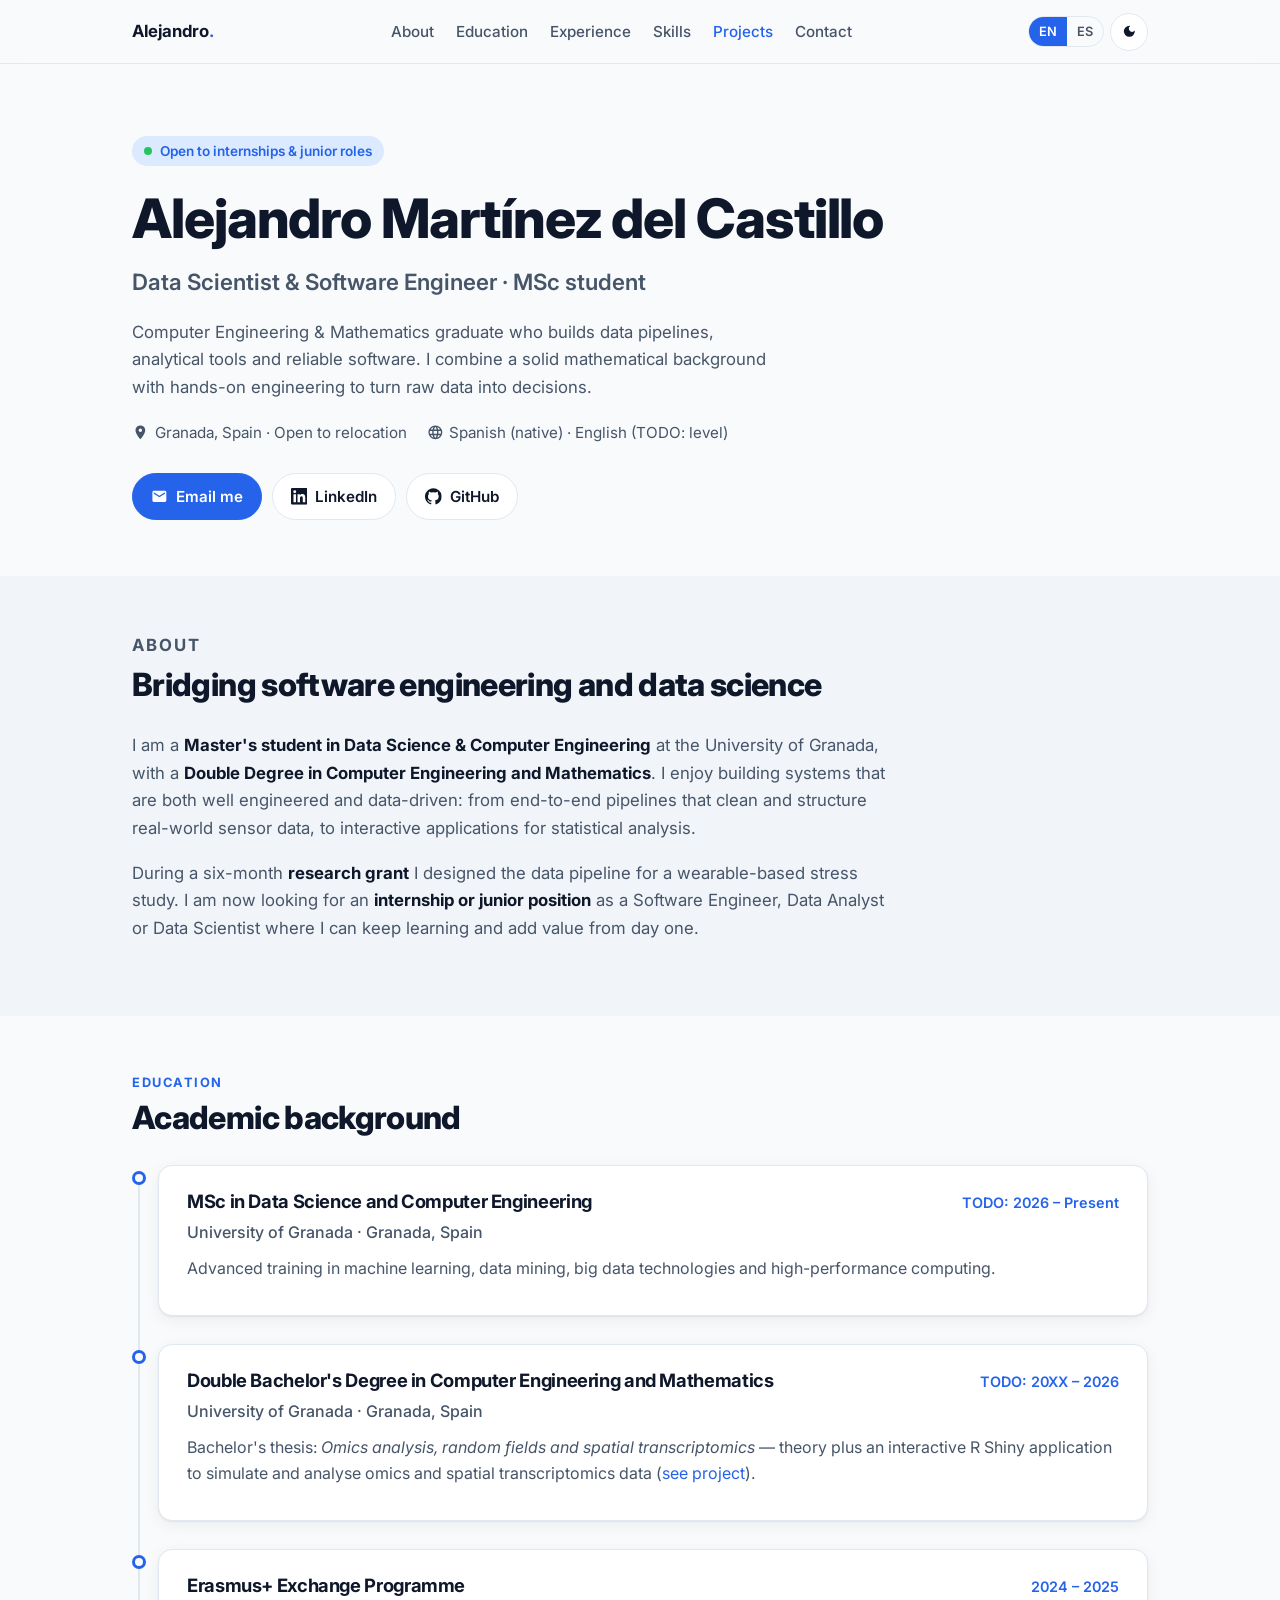
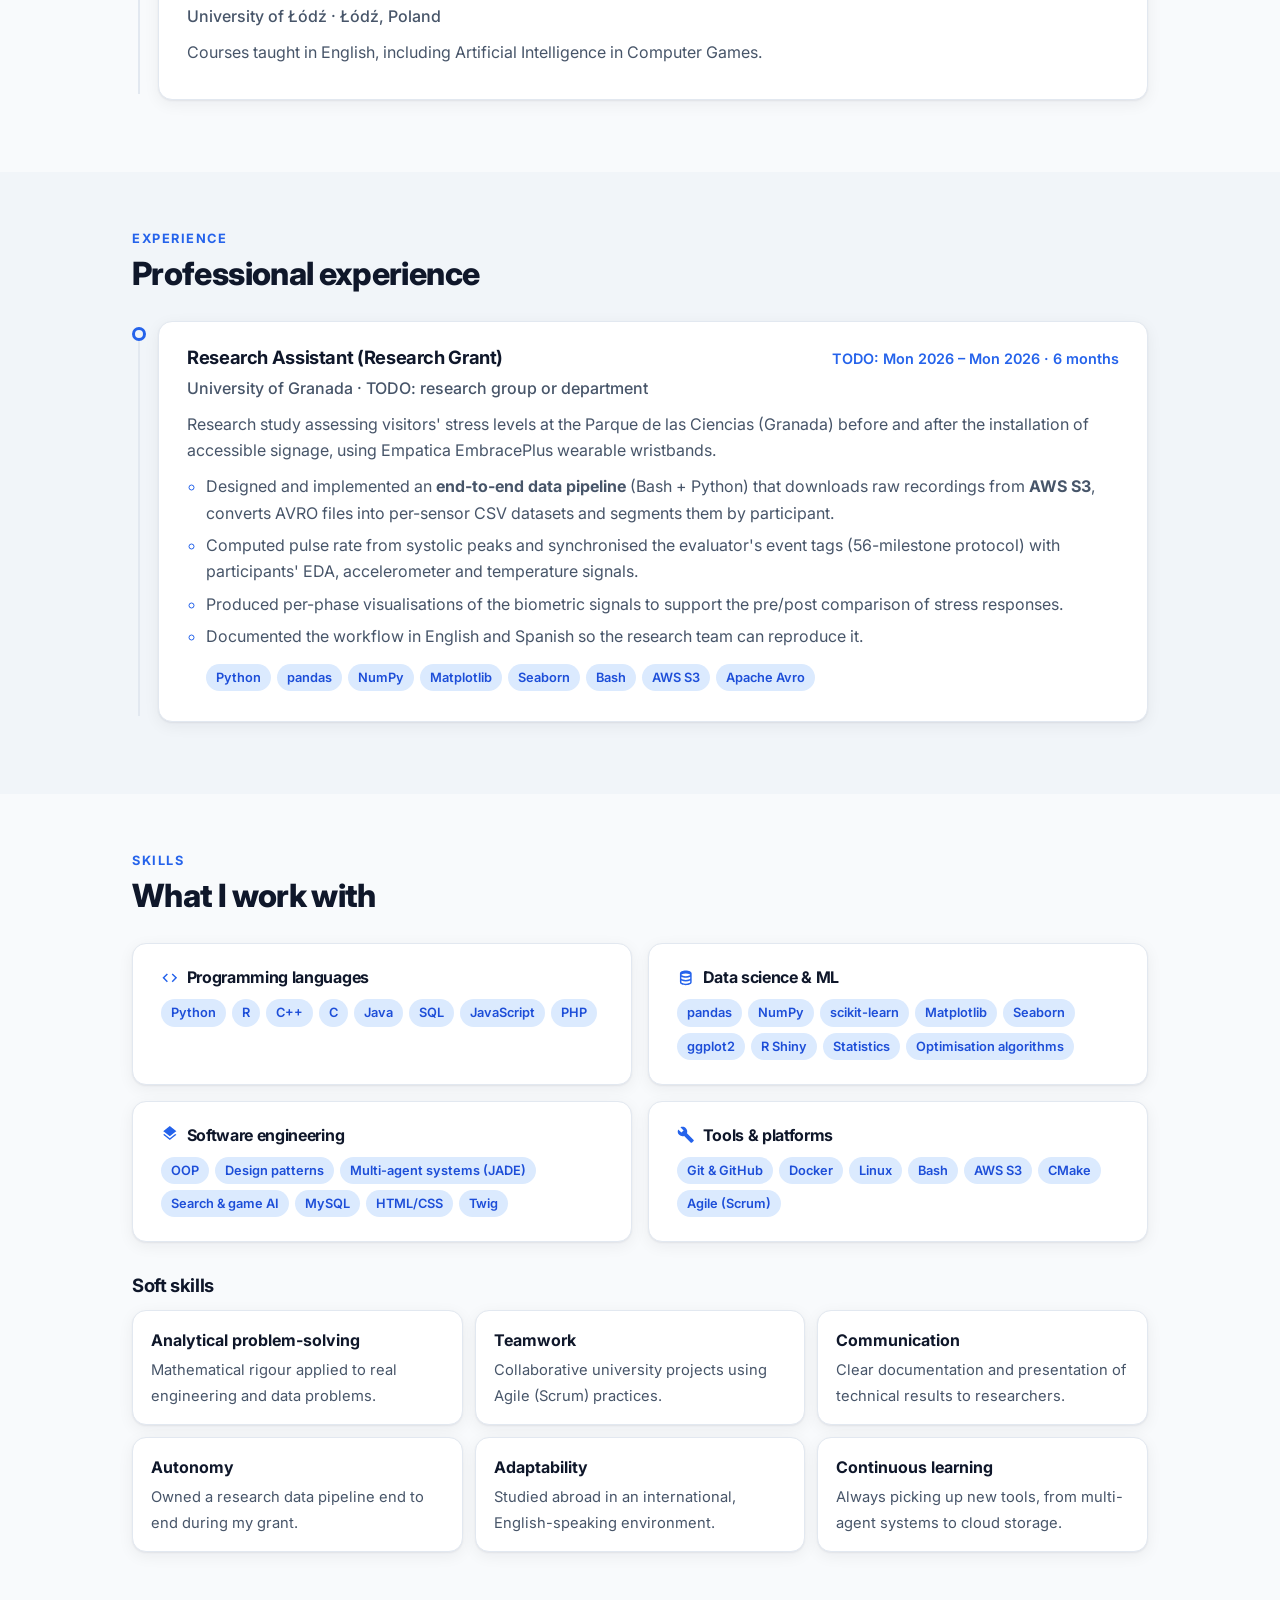
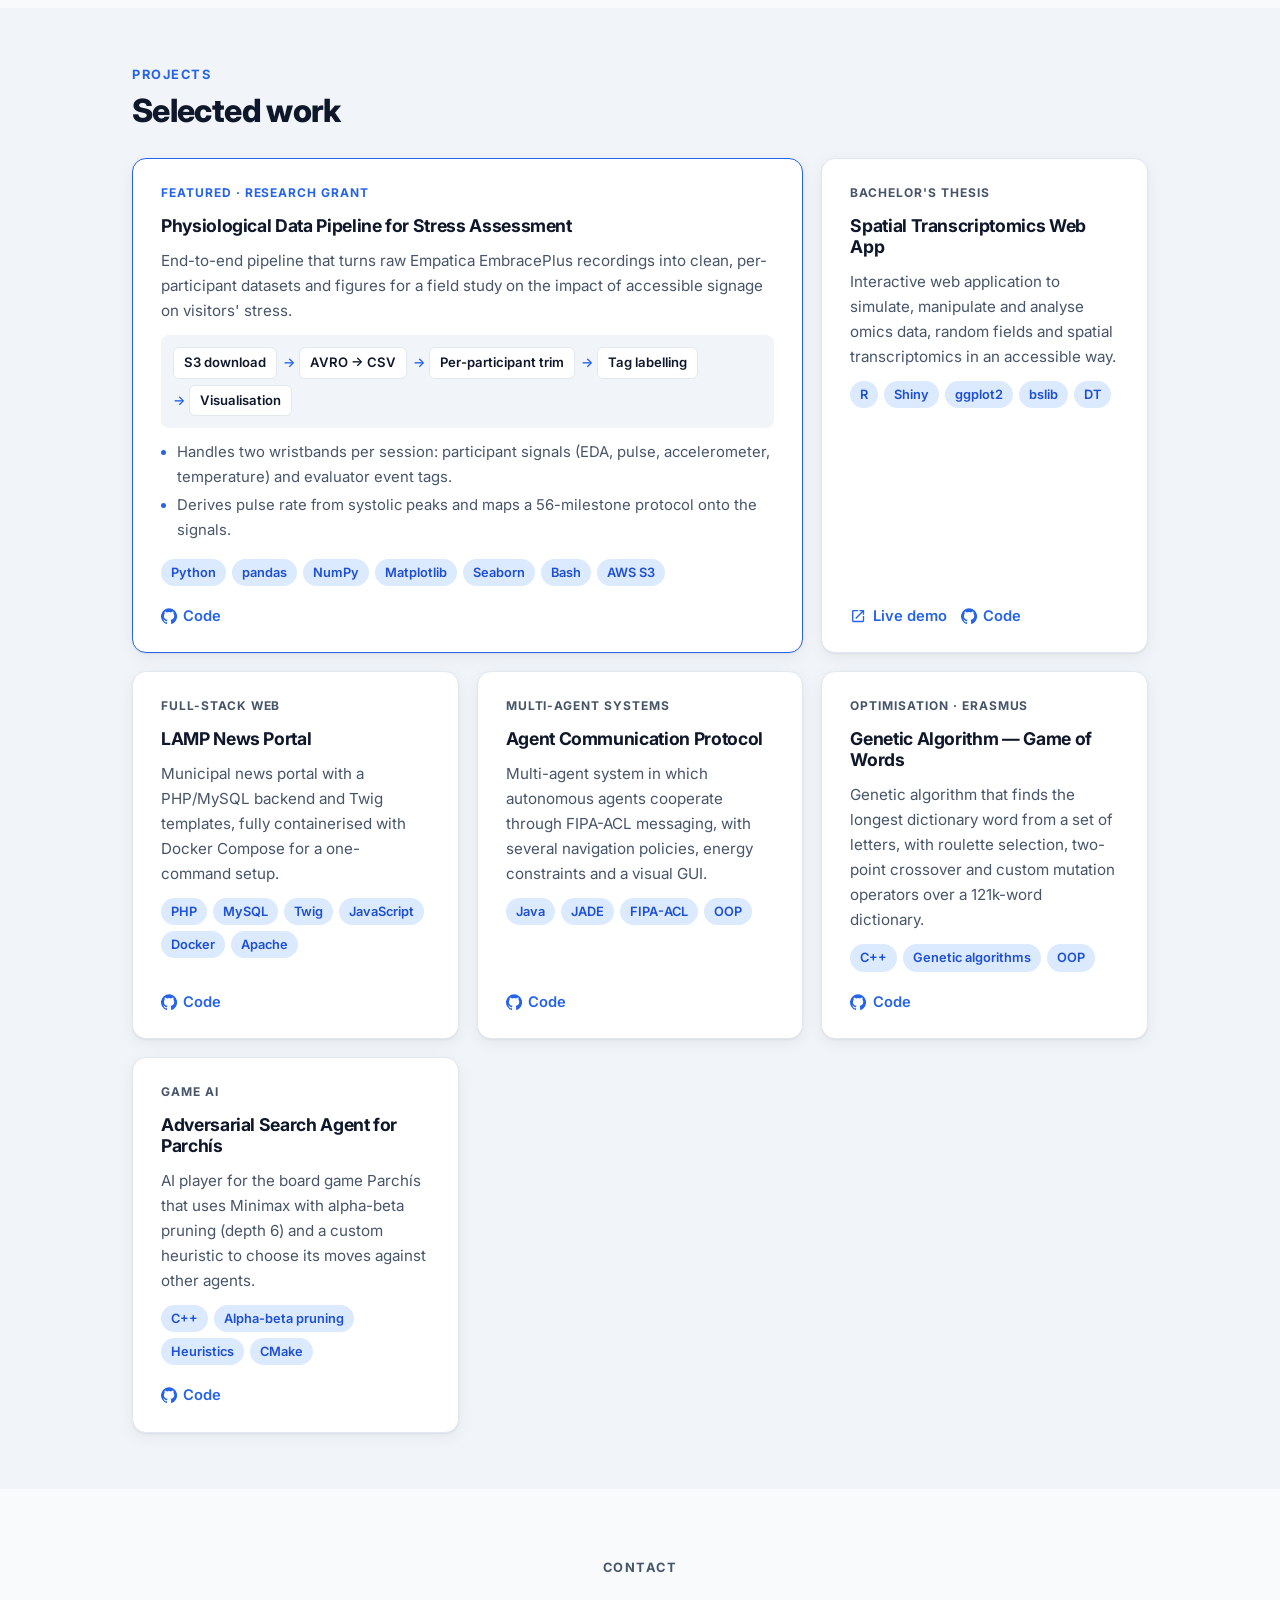
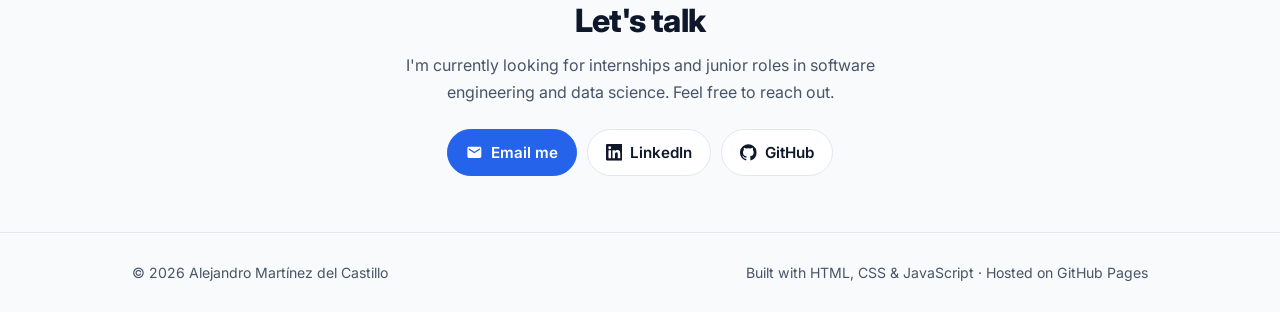
==== index.html @ a0b7f98a "Initial portfolio site (EN/ES) Static bilingual portfolio for GitHub Pages: hero with contact links," ====
<!doctype html>
<html lang="en">
<head>
  <meta charset="utf-8">
  <meta name="viewport" content="width=device-width, initial-scale=1">
  <title>Alejandro Martínez del Castillo — Data Scientist & Software Engineer</title>
  <meta name="description" content="Portfolio of Alejandro Martínez del Castillo, Computer Engineering & Mathematics graduate and MSc student in Data Science. Open to internships and junior roles as Software Engineer, Data Analyst or Data Scientist.">
  <meta name="author" content="Alejandro Martínez del Castillo">

  <link rel="canonical" href="https://alexmrtneez.github.io/">
  <link rel="alternate" hreflang="en" href="https://alexmrtneez.github.io/">
  <link rel="alternate" hreflang="es" href="https://alexmrtneez.github.io/es/">
  <link rel="alternate" hreflang="x-default" href="https://alexmrtneez.github.io/">

  <meta property="og:type" content="website">
  <meta property="og:url" content="https://alexmrtneez.github.io/">
  <meta property="og:title" content="Alejandro Martínez del Castillo — Data Scientist & Software Engineer">
  <meta property="og:description" content="Data pipelines, analytical tools and reliable software. Open to internships and junior roles.">
  <meta property="og:image" content="https://alexmrtneez.github.io/assets/img/og-image.png">
  <meta property="og:locale" content="en_GB">
  <meta property="og:locale:alternate" content="es_ES">
  <meta name="twitter:card" content="summary_large_image">

  <link rel="icon" href="assets/img/favicon.svg" type="image/svg+xml">
  <link rel="preconnect" href="https://fonts.googleapis.com">
  <link rel="preconnect" href="https://fonts.gstatic.com" crossorigin>
  <link href="https://fonts.googleapis.com/css2?family=Inter:wght@400;500;600;700;800&display=swap" rel="stylesheet">
  <link rel="stylesheet" href="assets/css/styles.css">

  <!-- Apply saved theme before first paint (avoids a flash of the wrong theme) -->
  <script>
    try { var th = localStorage.getItem("theme"); if (th === "dark" || th === "light") document.documentElement.setAttribute("data-theme", th); } catch (e) {}
  </script>
</head>
<body>
  <!-- SVG icon sprite -->
  <svg width="0" height="0" style="position:absolute" aria-hidden="true">
    <symbol id="i-mail" viewBox="0 0 24 24"><path d="M20 4H4a2 2 0 0 0-2 2v12a2 2 0 0 0 2 2h16a2 2 0 0 0 2-2V6a2 2 0 0 0-2-2Zm0 4.24-8 5-8-5V6l8 5 8-5v2.24Z"/></symbol>
    <symbol id="i-linkedin" viewBox="0 0 24 24"><path d="M20.45 20.45h-3.56v-5.57c0-1.33-.02-3.04-1.85-3.04-1.85 0-2.14 1.45-2.14 2.94v5.67H9.35V9h3.41v1.56h.05c.48-.9 1.64-1.85 3.37-1.85 3.6 0 4.27 2.37 4.27 5.46v6.28ZM5.34 7.43a2.06 2.06 0 1 1 0-4.13 2.06 2.06 0 0 1 0 4.13ZM7.12 20.45H3.56V9h3.56v11.45ZM22.22 0H1.77C.79 0 0 .77 0 1.73v20.54C0 23.23.79 24 1.77 24h20.45c.98 0 1.78-.77 1.78-1.73V1.73C24 .77 23.2 0 22.22 0Z"/></symbol>
    <symbol id="i-github" viewBox="0 0 24 24"><path d="M12 .3a12 12 0 0 0-3.8 23.38c.6.12.83-.26.83-.57L9 21.07c-3.34.72-4.04-1.61-4.04-1.61-.55-1.39-1.34-1.76-1.34-1.76-1.08-.74.09-.73.09-.73 1.2.09 1.83 1.24 1.83 1.24 1.07 1.83 2.81 1.3 3.5 1 .1-.78.42-1.31.76-1.61-2.67-.3-5.47-1.33-5.47-5.93 0-1.31.47-2.38 1.24-3.22-.14-.3-.54-1.52.1-3.18 0 0 1-.32 3.3 1.23a11.5 11.5 0 0 1 6 0c2.28-1.55 3.29-1.23 3.29-1.23.64 1.66.24 2.88.12 3.18a4.65 4.65 0 0 1 1.23 3.22c0 4.61-2.8 5.63-5.48 5.92.42.36.81 1.1.81 2.22l-.01 3.29c0 .31.2.69.82.57A12 12 0 0 0 12 .3"/></symbol>
    <symbol id="i-pin" viewBox="0 0 24 24"><path d="M12 2a7 7 0 0 0-7 7c0 5.25 7 13 7 13s7-7.75 7-13a7 7 0 0 0-7-7Zm0 9.5a2.5 2.5 0 1 1 0-5 2.5 2.5 0 0 1 0 5Z"/></symbol>
    <symbol id="i-lang" viewBox="0 0 24 24"><path d="M12 2a10 10 0 1 0 0 20 10 10 0 0 0 0-20Zm6.93 6h-2.95a15.65 15.65 0 0 0-1.38-3.56A8.03 8.03 0 0 1 18.93 8ZM12 4.04c.83 1.2 1.48 2.53 1.91 3.96h-3.82c.43-1.43 1.08-2.76 1.91-3.96ZM4.26 14a8.2 8.2 0 0 1 0-4h3.38a16.5 16.5 0 0 0 0 4H4.26Zm.81 2h2.95c.32 1.25.78 2.45 1.38 3.56A7.99 7.99 0 0 1 5.07 16Zm2.95-8H5.07a7.99 7.99 0 0 1 4.33-3.56A15.65 15.65 0 0 0 8.02 8ZM12 19.96c-.83-1.2-1.48-2.53-1.91-3.96h3.82A14.1 14.1 0 0 1 12 19.96ZM14.34 14H9.66a14.7 14.7 0 0 1 0-4h4.68a14.7 14.7 0 0 1 0 4Zm.25 5.56c.6-1.11 1.06-2.31 1.38-3.56h2.95a8.03 8.03 0 0 1-4.33 3.56ZM16.36 14a16.5 16.5 0 0 0 0-4h3.38a8.2 8.2 0 0 1 0 4h-3.38Z"/></symbol>
    <symbol id="i-code" viewBox="0 0 24 24"><path d="M9.4 16.6 4.8 12l4.6-4.6L8 6l-6 6 6 6 1.4-1.4Zm5.2 0 4.6-4.6-4.6-4.6L16 6l6 6-6 6-1.4-1.4Z"/></symbol>
    <symbol id="i-external" viewBox="0 0 24 24"><path d="M14 3v2h3.59l-9.83 9.83 1.41 1.41L19 6.41V10h2V3h-7ZM19 19H5V5h7V3H5a2 2 0 0 0-2 2v14a2 2 0 0 0 2 2h14a2 2 0 0 0 2-2v-7h-2v7Z"/></symbol>
    <symbol id="i-data" viewBox="0 0 24 24"><path d="M12 2C7.58 2 4 3.79 4 6v12c0 2.21 3.58 4 8 4s8-1.79 8-4V6c0-2.21-3.58-4-8-4Zm6 16c0 .5-2.13 2-6 2s-6-1.5-6-2v-2.23c1.61.78 3.72 1.23 6 1.23s4.39-.45 6-1.23V18Zm0-4.55c-1.3.95-3.58 1.55-6 1.55s-4.7-.6-6-1.55V10.6c1.61.79 3.72 1.4 6 1.4s4.39-.61 6-1.4v2.85ZM12 10c-3.87 0-6-1.5-6-2s2.13-2 6-2 6 1.5 6 2-2.13 2-6 2Z"/></symbol>
    <symbol id="i-layers" viewBox="0 0 24 24"><path d="m12 16.54-7.37-5.73L3 12.07l9 7 9-7-1.64-1.27L12 16.54ZM12 14l7.36-5.73L21 7l-9-7-9 7 1.63 1.27L12 14Z"/></symbol>
    <symbol id="i-tools" viewBox="0 0 24 24"><path d="m22.7 19-9.1-9.1c.9-2.3.4-5-1.5-6.9-2-2-5-2.4-7.4-1.3L9 6 6 9 1.6 4.7C.4 7.1.9 10.1 2.9 12.1c1.9 1.9 4.6 2.4 6.9 1.5l9.1 9.1c.4.4 1 .4 1.4 0l2.3-2.3c.5-.4.5-1.1.1-1.4Z"/></symbol>
    <symbol id="i-terminal" viewBox="0 0 24 24"><path d="M20 4H4a2 2 0 0 0-2 2v12a2 2 0 0 0 2 2h16a2 2 0 0 0 2-2V6a2 2 0 0 0-2-2Zm0 14H4V8h16v10ZM7.5 17l-1.41-1.41L8.67 13l-2.59-2.59L7.5 9l4 4-4 4Zm4.5 0h6v-2h-6v2Z"/></symbol>
    <symbol id="i-moon" viewBox="0 0 24 24"><path d="M12 3a9 9 0 1 0 9 9c0-.46-.04-.92-.1-1.36a5.39 5.39 0 0 1-4.4 2.26 5.4 5.4 0 0 1-3.14-9.8c-.44-.06-.9-.1-1.36-.1Z"/></symbol>
    <symbol id="i-sun" viewBox="0 0 24 24"><path d="M12 7a5 5 0 1 0 0 10 5 5 0 0 0 0-10ZM2 13h2a1 1 0 0 0 0-2H2a1 1 0 0 0 0 2Zm18 0h2a1 1 0 0 0 0-2h-2a1 1 0 0 0 0 2ZM11 2v2a1 1 0 0 0 2 0V2a1 1 0 0 0-2 0Zm0 18v2a1 1 0 0 0 2 0v-2a1 1 0 0 0-2 0ZM5.99 4.58a1 1 0 0 0-1.41 1.41l1.06 1.06a1 1 0 0 0 1.41-1.41L5.99 4.58Zm12.37 12.37a1 1 0 0 0-1.41 1.41l1.06 1.06a1 1 0 0 0 1.41-1.41l-1.06-1.06Zm1.06-10.96a1 1 0 0 0-1.41-1.41l-1.06 1.06a1 1 0 0 0 1.41 1.41l1.06-1.06ZM7.05 18.36a1 1 0 0 0-1.41-1.41l-1.06 1.06a1 1 0 0 0 1.41 1.41l1.06-1.06Z"/></symbol>
    <symbol id="i-menu" viewBox="0 0 24 24"><path d="M3 6h18v2H3V6Zm0 5h18v2H3v-2Zm0 5h18v2H3v-2Z"/></symbol>
  </svg>

  <a class="skip-link" href="#main">Skip to content</a>

  <header class="nav">
    <div class="container nav__inner">
      <a class="nav__brand" href="#top">Alejandro<span>.</span></a>
      <nav aria-label="Main">
        <ul class="nav__menu" id="nav-menu">
          <li><a href="#about">About</a></li>
          <li><a href="#education">Education</a></li>
          <li><a href="#experience">Experience</a></li>
          <li><a href="#skills">Skills</a></li>
          <li><a href="#projects">Projects</a></li>
          <li><a href="#contact">Contact</a></li>
        </ul>
      </nav>
      <div class="nav__actions">
        <div class="lang-switch" role="group" aria-label="Language">
          <span aria-current="true">EN</span>
          <a href="es/" hreflang="es" lang="es" data-lang-link>ES</a>
        </div>
        <button class="icon-btn" id="theme-toggle" type="button" aria-label="Toggle dark mode">
          <svg class="icon icon-moon" aria-hidden="true"><use href="#i-moon"/></svg>
          <svg class="icon icon-sun" aria-hidden="true"><use href="#i-sun"/></svg>
        </button>
        <button class="icon-btn nav__toggle" id="nav-toggle" type="button" aria-controls="nav-menu" aria-expanded="false" aria-label="Open menu">
          <svg class="icon" aria-hidden="true"><use href="#i-menu"/></svg>
        </button>
      </div>
    </div>
  </header>

  <main id="main">
    <!-- ================= HERO ================= -->
    <section class="hero" id="top">
      <div class="container">
        <p class="hero__eyebrow">Open to internships &amp; junior roles</p>
        <h1>Alejandro Martínez del Castillo</h1>
        <p class="hero__title">Data Scientist &amp; Software Engineer · MSc student</p>
        <p class="hero__lead">
          Computer Engineering &amp; Mathematics graduate who builds data pipelines, analytical tools and
          reliable software. I combine a solid mathematical background with hands-on engineering to turn
          raw data into decisions.
        </p>
        <div class="hero__meta">
          <span><svg class="icon" aria-hidden="true"><use href="#i-pin"/></svg> Granada, Spain · Open to relocation</span>
          <!-- TODO: adjust language levels (e.g. English C1) -->
          <span><svg class="icon" aria-hidden="true"><use href="#i-lang"/></svg> Spanish (native) · English (TODO: level)</span>
        </div>
        <div class="btn-row">
          <!-- TODO: replace with your email -->
          <a class="btn btn--primary" href="mailto:TODO@example.com">
            <svg class="icon" aria-hidden="true"><use href="#i-mail"/></svg> Email me
          </a>
          <!-- TODO: replace with your LinkedIn URL -->
          <a class="btn" href="https://www.linkedin.com/in/TODO" target="_blank" rel="noopener">
            <svg class="icon" aria-hidden="true"><use href="#i-linkedin"/></svg> LinkedIn
          </a>
          <a class="btn" href="https://github.com/alexmrtneez" target="_blank" rel="noopener">
            <svg class="icon" aria-hidden="true"><use href="#i-github"/></svg> GitHub
          </a>
        </div>
      </div>
    </section>

    <!-- ================= ABOUT ================= -->
    <section class="section section--alt about" id="about">
      <div class="container">
        <div class="section__head">
          <p class="section__kicker">About</p>
          <h2>Bridging software engineering and data science</h2>
        </div>
        <p>
          I am a <strong>Master's student in Data Science &amp; Computer Engineering</strong> at the University of Granada,
          with a <strong>Double Degree in Computer Engineering and Mathematics</strong>. I enjoy building systems that are
          both well engineered and data-driven: from end-to-end pipelines that clean and structure real-world
          sensor data, to interactive applications for statistical analysis.
        </p>
        <p>
          During a six-month <strong>research grant</strong> I designed the data pipeline for a wearable-based stress
          study. I am now looking for an <strong>internship or junior position</strong> as a Software Engineer, Data Analyst
          or Data Scientist where I can keep learning and add value from day one.
        </p>
      </div>
    </section>

    <!-- ================= EDUCATION ================= -->
    <section class="section" id="education">
      <div class="container">
        <div class="section__head">
          <p class="section__kicker">Education</p>
          <h2>Academic background</h2>
        </div>
        <ol class="timeline">
          <li class="timeline__item">
            <article class="card entry">
              <div class="entry__top">
                <h3>MSc in Data Science and Computer Engineering</h3>
                <span class="entry__date">TODO: 2026 – Present</span>
              </div>
              <p class="entry__org">University of Granada · Granada, Spain</p>
              <!-- TODO: optional — key modules, e.g. Machine Learning, Big Data, Deep Learning -->
              <p>Advanced training in machine learning, data mining, big data technologies and high-performance computing.</p>
            </article>
          </li>
          <li class="timeline__item">
            <article class="card entry">
              <div class="entry__top">
                <h3>Double Bachelor's Degree in Computer Engineering and Mathematics</h3>
                <span class="entry__date">TODO: 20XX – 2026</span>
              </div>
              <p class="entry__org">University of Granada · Granada, Spain</p>
              <p>
                Bachelor's thesis: <em>Omics analysis, random fields and spatial transcriptomics</em> — theory plus an
                interactive R Shiny application to simulate and analyse omics and spatial transcriptomics data
                (<a href="#projects">see project</a>).
              </p>
              <!-- TODO: optional — GPA, honours, thesis grade -->
            </article>
          </li>
          <li class="timeline__item">
            <article class="card entry">
              <div class="entry__top">
                <h3>Erasmus+ Exchange Programme</h3>
                <span class="entry__date">2024 – 2025</span>
              </div>
              <p class="entry__org">University of Łódź · Łódź, Poland</p>
              <p>Courses taught in English, including Artificial Intelligence in Computer Games. <!-- TODO: confirm details --></p>
            </article>
          </li>
        </ol>
      </div>
    </section>

    <!-- ================= EXPERIENCE ================= -->
    <section class="section section--alt" id="experience">
      <div class="container">
        <div class="section__head">
          <p class="section__kicker">Experience</p>
          <h2>Professional experience</h2>
        </div>
        <ol class="timeline">
          <li class="timeline__item">
            <article class="card entry">
              <div class="entry__top">
                <h3>Research Assistant (Research Grant)</h3>
                <span class="entry__date">TODO: Mon 2026 – Mon 2026 · 6 months</span>
              </div>
              <!-- TODO: research group / department and supervisor (optional) -->
              <p class="entry__org">University of Granada · TODO: research group or department</p>
              <p>
                Research study assessing visitors' stress levels at the Parque de las Ciencias (Granada) before and after
                the installation of accessible signage, using Empatica EmbracePlus wearable wristbands.
              </p>
              <ul>
                <li>Designed and implemented an <strong>end-to-end data pipeline</strong> (Bash + Python) that downloads raw recordings from <strong>AWS S3</strong>, converts AVRO files into per-sensor CSV datasets and segments them by participant.</li>
                <li>Computed pulse rate from systolic peaks and synchronised the evaluator's event tags (56-milestone protocol) with participants' EDA, accelerometer and temperature signals.</li>
                <li>Produced per-phase visualisations of the biometric signals to support the pre/post comparison of stress responses.</li>
                <li>Documented the workflow in English and Spanish so the research team can reproduce it.</li>
                <!-- TODO: add measurable outcomes (e.g. number of participants/sessions processed, time saved, publications) -->
              </ul>
              <ul class="tags" aria-label="Technologies">
                <li class="tag">Python</li><li class="tag">pandas</li><li class="tag">NumPy</li><li class="tag">Matplotlib</li>
                <li class="tag">Seaborn</li><li class="tag">Bash</li><li class="tag">AWS S3</li><li class="tag">Apache Avro</li>
              </ul>
            </article>
          </li>
        </ol>
      </div>
    </section>

    <!-- ================= SKILLS ================= -->
    <section class="section" id="skills">
      <div class="container">
        <div class="section__head">
          <p class="section__kicker">Skills</p>
          <h2>What I work with</h2>
        </div>
        <div class="skills-grid">
          <div class="card">
            <h3><svg class="icon" aria-hidden="true"><use href="#i-code"/></svg> Programming languages</h3>
            <ul class="tags">
              <li class="tag">Python</li><li class="tag">R</li><li class="tag">C++</li><li class="tag">C</li>
              <li class="tag">Java</li><li class="tag">SQL</li><li class="tag">JavaScript</li><li class="tag">PHP</li>
            </ul>
          </div>
          <div class="card">
            <h3><svg class="icon" aria-hidden="true"><use href="#i-data"/></svg> Data science &amp; ML</h3>
            <ul class="tags">
              <li class="tag">pandas</li><li class="tag">NumPy</li><li class="tag">scikit-learn</li><li class="tag">Matplotlib</li>
              <li class="tag">Seaborn</li><li class="tag">ggplot2</li><li class="tag">R Shiny</li><li class="tag">Statistics</li>
              <li class="tag">Optimisation algorithms</li>
            </ul>
          </div>
          <div class="card">
            <h3><svg class="icon" aria-hidden="true"><use href="#i-layers"/></svg> Software engineering</h3>
            <ul class="tags">
              <li class="tag">OOP</li><li class="tag">Design patterns</li><li class="tag">Multi-agent systems (JADE)</li>
              <li class="tag">Search &amp; game AI</li><li class="tag">MySQL</li><li class="tag">HTML/CSS</li><li class="tag">Twig</li>
            </ul>
          </div>
          <div class="card">
            <h3><svg class="icon" aria-hidden="true"><use href="#i-tools"/></svg> Tools &amp; platforms</h3>
            <ul class="tags">
              <li class="tag">Git &amp; GitHub</li><li class="tag">Docker</li><li class="tag">Linux</li><li class="tag">Bash</li>
              <li class="tag">AWS S3</li><li class="tag">CMake</li><li class="tag">Agile (Scrum)</li>
            </ul>
          </div>
        </div>

        <h3 class="skills-sub">Soft skills</h3>
        <!-- TODO: review and adapt to what best describes you -->
        <ul class="soft-list">
          <li class="card"><strong>Analytical problem-solving</strong><span>Mathematical rigour applied to real engineering and data problems.</span></li>
          <li class="card"><strong>Teamwork</strong><span>Collaborative university projects using Agile (Scrum) practices.</span></li>
          <li class="card"><strong>Communication</strong><span>Clear documentation and presentation of technical results to researchers.</span></li>
          <li class="card"><strong>Autonomy</strong><span>Owned a research data pipeline end to end during my grant.</span></li>
          <li class="card"><strong>Adaptability</strong><span>Studied abroad in an international, English-speaking environment.</span></li>
          <li class="card"><strong>Continuous learning</strong><span>Always picking up new tools, from multi-agent systems to cloud storage.</span></li>
        </ul>
      </div>
    </section>

    <!-- ================= PROJECTS ================= -->
    <section class="section section--alt" id="projects">
      <div class="container">
        <div class="section__head">
          <p class="section__kicker">Projects</p>
          <h2>Selected work</h2>
        </div>
        <div class="projects-grid">

          <article class="card project project--featured">
            <span class="project__label">Featured · Research grant</span>
            <h3>Physiological Data Pipeline for Stress Assessment</h3>
            <p>
              End-to-end pipeline that turns raw Empatica EmbracePlus recordings into clean, per-participant datasets and
              figures for a field study on the impact of accessible signage on visitors' stress.
            </p>
            <ol class="pipeline" aria-label="Pipeline stages">
              <li>S3 download</li><li>AVRO → CSV</li><li>Per-participant trim</li><li>Tag labelling</li><li>Visualisation</li>
            </ol>
            <ul class="project__points">
              <li>Handles two wristbands per session: participant signals (EDA, pulse, accelerometer, temperature) and evaluator event tags.</li>
              <li>Derives pulse rate from systolic peaks and maps a 56-milestone protocol onto the signals.</li>
            </ul>
            <ul class="tags" aria-label="Technologies">
              <li class="tag">Python</li><li class="tag">pandas</li><li class="tag">NumPy</li><li class="tag">Matplotlib</li><li class="tag">Seaborn</li><li class="tag">Bash</li><li class="tag">AWS S3</li>
            </ul>
            <div class="project__links">
              <a href="https://github.com/alexmrtneez/empaticaDataManipulation" target="_blank" rel="noopener"><svg class="icon" aria-hidden="true"><use href="#i-github"/></svg> Code</a>
            </div>
          </article>

          <article class="card project">
            <span class="project__label">Bachelor's thesis</span>
            <h3>Spatial Transcriptomics Web App</h3>
            <p>Interactive web application to simulate, manipulate and analyse omics data, random fields and spatial transcriptomics in an accessible way.</p>
            <ul class="tags" aria-label="Technologies">
              <li class="tag">R</li><li class="tag">Shiny</li><li class="tag">ggplot2</li><li class="tag">bslib</li><li class="tag">DT</li>
            </ul>
            <div class="project__links">
              <a href="https://alejandromtnez.shinyapps.io/tfg-app2526/" target="_blank" rel="noopener"><svg class="icon" aria-hidden="true"><use href="#i-external"/></svg> Live demo</a>
              <a href="https://github.com/alexmrtneez/tfg-spatial-transcriptomics-app" target="_blank" rel="noopener"><svg class="icon" aria-hidden="true"><use href="#i-github"/></svg> Code</a>
            </div>
          </article>

          <article class="card project">
            <span class="project__label">Full-stack web</span>
            <h3>LAMP News Portal</h3>
            <p>Municipal news portal with a PHP/MySQL backend and Twig templates, fully containerised with Docker Compose for a one-command setup.</p>
            <ul class="tags" aria-label="Technologies">
              <li class="tag">PHP</li><li class="tag">MySQL</li><li class="tag">Twig</li><li class="tag">JavaScript</li><li class="tag">Docker</li><li class="tag">Apache</li>
            </ul>
            <div class="project__links">
              <a href="https://github.com/alexmrtneez/lamp-web-site" target="_blank" rel="noopener"><svg class="icon" aria-hidden="true"><use href="#i-github"/></svg> Code</a>
            </div>
          </article>

          <article class="card project">
            <span class="project__label">Multi-agent systems</span>
            <h3>Agent Communication Protocol</h3>
            <p>Multi-agent system in which autonomous agents cooperate through FIPA-ACL messaging, with several navigation policies, energy constraints and a visual GUI.</p>
            <ul class="tags" aria-label="Technologies">
              <li class="tag">Java</li><li class="tag">JADE</li><li class="tag">FIPA-ACL</li><li class="tag">OOP</li>
            </ul>
            <div class="project__links">
              <a href="https://github.com/alexmrtneez/P3-DBA" target="_blank" rel="noopener"><svg class="icon" aria-hidden="true"><use href="#i-github"/></svg> Code</a>
            </div>
          </article>

          <article class="card project">
            <span class="project__label">Optimisation · Erasmus</span>
            <h3>Genetic Algorithm — Game of Words</h3>
            <p>Genetic algorithm that finds the longest dictionary word from a set of letters, with roulette selection, two-point crossover and custom mutation operators over a 121k-word dictionary.</p>
            <ul class="tags" aria-label="Technologies">
              <li class="tag">C++</li><li class="tag">Genetic algorithms</li><li class="tag">OOP</li>
            </ul>
            <div class="project__links">
              <a href="https://github.com/alexmrtneez/Genetic-algorithm" target="_blank" rel="noopener"><svg class="icon" aria-hidden="true"><use href="#i-github"/></svg> Code</a>
            </div>
          </article>

          <article class="card project">
            <span class="project__label">Game AI</span>
            <h3>Adversarial Search Agent for Parchís</h3>
            <p>AI player for the board game Parchís that uses Minimax with alpha-beta pruning (depth 6) and a custom heuristic to choose its moves against other agents.</p>
            <ul class="tags" aria-label="Technologies">
              <li class="tag">C++</li><li class="tag">Alpha-beta pruning</li><li class="tag">Heuristics</li><li class="tag">CMake</li>
            </ul>
            <div class="project__links">
              <a href="https://github.com/alexmrtneez/busqueda-adversario" target="_blank" rel="noopener"><svg class="icon" aria-hidden="true"><use href="#i-github"/></svg> Code</a>
            </div>
          </article>

        </div>
      </div>
    </section>

    <!-- ================= CONTACT ================= -->
    <section class="section contact" id="contact">
      <div class="container">
        <p class="section__kicker">Contact</p>
        <h2>Let's talk</h2>
        <p>I'm currently looking for internships and junior roles in software engineering and data science. Feel free to reach out.</p>
        <div class="btn-row">
          <a class="btn btn--primary" href="mailto:TODO@example.com"><svg class="icon" aria-hidden="true"><use href="#i-mail"/></svg> Email me</a>
          <a class="btn" href="https://www.linkedin.com/in/TODO" target="_blank" rel="noopener"><svg class="icon" aria-hidden="true"><use href="#i-linkedin"/></svg> LinkedIn</a>
          <a class="btn" href="https://github.com/alexmrtneez" target="_blank" rel="noopener"><svg class="icon" aria-hidden="true"><use href="#i-github"/></svg> GitHub</a>
        </div>
      </div>
    </section>
  </main>

  <footer class="footer">
    <div class="container footer__inner">
      <span>© <span id="year">2026</span> Alejandro Martínez del Castillo</span>
      <span>Built with HTML, CSS &amp; JavaScript · Hosted on GitHub Pages</span>
    </div>
  </footer>

  <script src="assets/js/main.js" defer></script>
</body>
</html>
---- assets/css/styles.css ----
/* ==========================================================================
   Portfolio — Alejandro Martínez del Castillo
   Plain CSS, mobile-first. Colors are tokens on :root (light) and
   redefined for dark mode (system preference or manual toggle).
   ========================================================================== */

:root {
  --bg: #f8fafc;
  --surface: #ffffff;
  --surface-2: #f1f5f9;
  --text: #0f172a;
  --text-muted: #475569;
  --border: #e2e8f0;
  --accent: #2563eb;
  --accent-strong: #1d4ed8;
  --accent-soft: #dbeafe;
  --accent-contrast: #ffffff;
  --shadow: 0 1px 2px rgba(15, 23, 42, 0.06), 0 4px 16px rgba(15, 23, 42, 0.06);

  --radius: 14px;
  --radius-sm: 8px;
  --maxw: 1080px;
  --nav-h: 64px;
  --font: "Inter", system-ui, -apple-system, "Segoe UI", Roboto, sans-serif;
  color-scheme: light;
}

@media (prefers-color-scheme: dark) {
  :root:not([data-theme="light"]) {
    --bg: #0b1120;
    --surface: #111a2e;
    --surface-2: #17223a;
    --text: #e2e8f0;
    --text-muted: #94a3b8;
    --border: #1f2c46;
    --accent: #60a5fa;
    --accent-strong: #93c5fd;
    --accent-soft: #172554;
    --accent-contrast: #0b1120;
    --shadow: 0 1px 2px rgba(0, 0, 0, 0.3), 0 4px 16px rgba(0, 0, 0, 0.25);
    color-scheme: dark;
  }
}

:root[data-theme="dark"] {
  --bg: #0b1120;
  --surface: #111a2e;
  --surface-2: #17223a;
  --text: #e2e8f0;
  --text-muted: #94a3b8;
  --border: #1f2c46;
  --accent: #60a5fa;
  --accent-strong: #93c5fd;
  --accent-soft: #172554;
  --accent-contrast: #0b1120;
  --shadow: 0 1px 2px rgba(0, 0, 0, 0.3), 0 4px 16px rgba(0, 0, 0, 0.25);
  color-scheme: dark;
}

/* ---------- Base ---------- */
*,
*::before,
*::after { box-sizing: border-box; }

html { scroll-behavior: smooth; scroll-padding-top: calc(var(--nav-h) + 12px); }

body {
  margin: 0;
  font-family: var(--font);
  font-size: 1rem;
  line-height: 1.65;
  color: var(--text);
  background: var(--bg);
  -webkit-font-smoothing: antialiased;
  overflow-x: hidden;
}

img, svg { display: block; max-width: 100%; }
a { color: var(--accent); text-decoration: none; }
a:hover { text-decoration: underline; }
:focus-visible { outline: 3px solid var(--accent); outline-offset: 3px; border-radius: 4px; }

h1, h2, h3 { line-height: 1.2; margin: 0; letter-spacing: -0.02em; }
p { margin: 0 0 1em; }
ul { margin: 0; padding: 0; }

.container { width: 100%; max-width: var(--maxw); margin: 0 auto; padding: 0 16px; }
@media (min-width: 768px) { .container { padding: 0 32px; } }

.skip-link {
  position: absolute; left: 16px; top: -48px; z-index: 100;
  background: var(--accent); color: var(--accent-contrast);
  padding: 8px 14px; border-radius: var(--radius-sm);
}
.skip-link:focus { top: 12px; }

.icon { width: 1.1em; height: 1.1em; flex: none; fill: currentColor; }

/* ---------- Nav ---------- */
.nav {
  position: sticky; top: 0; z-index: 50;
  height: var(--nav-h);
  background: color-mix(in srgb, var(--bg) 85%, transparent);
  backdrop-filter: saturate(180%) blur(10px);
  -webkit-backdrop-filter: saturate(180%) blur(10px);
  border-bottom: 1px solid var(--border);
}
.nav__inner { display: flex; align-items: center; justify-content: space-between; height: 100%; gap: 12px; }
.nav__brand { font-weight: 700; color: var(--text); font-size: 1.05rem; white-space: nowrap; }
.nav__brand:hover { text-decoration: none; }
.nav__brand span { color: var(--accent); }

.nav__menu {
  display: none;
  list-style: none;
  position: absolute; top: var(--nav-h); left: 0; right: 0;
  flex-direction: column;
  background: var(--surface);
  border-bottom: 1px solid var(--border);
  padding: 8px 16px 16px;
  box-shadow: var(--shadow);
}
.nav__menu.is-open { display: flex; }
.nav__menu a {
  display: block; padding: 10px 4px;
  color: var(--text-muted); font-weight: 500; font-size: 0.95rem;
}
.nav__menu a:hover, .nav__menu a.is-active { color: var(--accent); text-decoration: none; }

.nav__actions { display: flex; align-items: center; gap: 6px; }

.lang-switch {
  display: inline-flex; border: 1px solid var(--border); border-radius: 999px; overflow: hidden;
  font-size: 0.8rem; font-weight: 600;
}
.lang-switch a, .lang-switch span { padding: 4px 10px; color: var(--text-muted); }
.lang-switch a:hover { text-decoration: none; color: var(--accent); }
.lang-switch [aria-current="true"] { background: var(--accent); color: var(--accent-contrast); }

.icon-btn {
  display: inline-grid; place-items: center;
  width: 38px; height: 38px;
  border: 1px solid var(--border); border-radius: 999px;
  background: var(--surface); color: var(--text);
  cursor: pointer;
}
.icon-btn:hover { border-color: var(--accent); color: var(--accent); }
.icon-sun { display: none; }
:root[data-theme="dark"] .icon-sun { display: block; }
:root[data-theme="dark"] .icon-moon { display: none; }
@media (prefers-color-scheme: dark) {
  :root:not([data-theme="light"]) .icon-sun { display: block; }
  :root:not([data-theme="light"]) .icon-moon { display: none; }
}

@media (min-width: 900px) {
  .nav__toggle { display: none; }
  .nav__menu {
    display: flex; position: static; flex-direction: row; gap: 22px;
    background: none; border: 0; padding: 0; box-shadow: none;
  }
  .nav__menu a { padding: 0; }
}

/* ---------- Hero ---------- */
.hero { padding: 72px 0 56px; }
.hero__eyebrow {
  display: inline-flex; align-items: center; gap: 8px;
  font-size: 0.85rem; font-weight: 600; color: var(--accent);
  background: var(--accent-soft); padding: 4px 12px; border-radius: 999px; margin-bottom: 20px;
}
.hero__eyebrow::before {
  content: ""; width: 8px; height: 8px; border-radius: 50%; background: #22c55e;
}
.hero h1 { font-size: clamp(2.1rem, 6vw, 3.4rem); font-weight: 800; margin-bottom: 12px; }
.hero__title { font-size: clamp(1.1rem, 2.6vw, 1.4rem); font-weight: 600; color: var(--text-muted); margin-bottom: 18px; }
.hero__lead { max-width: 640px; font-size: 1.05rem; color: var(--text-muted); }
.hero__meta { display: flex; flex-wrap: wrap; gap: 8px 20px; margin: 18px 0 28px; color: var(--text-muted); font-size: 0.95rem; }
.hero__meta span { display: inline-flex; align-items: center; gap: 6px; }

.btn-row { display: flex; flex-wrap: wrap; gap: 10px; }
.btn {
  display: inline-flex; align-items: center; gap: 8px;
  padding: 10px 18px; border-radius: 999px;
  font-weight: 600; font-size: 0.95rem;
  border: 1px solid var(--border); background: var(--surface); color: var(--text);
  transition: border-color .15s, color .15s, background .15s;
}
.btn:hover { text-decoration: none; border-color: var(--accent); color: var(--accent); }
.btn--primary { background: var(--accent); border-color: var(--accent); color: var(--accent-contrast); }
.btn--primary:hover { background: var(--accent-strong); border-color: var(--accent-strong); color: var(--accent-contrast); }

/* ---------- Sections ---------- */
.section { padding: 56px 0; }
.section--alt { background: var(--surface-2); }
.section__head { margin-bottom: 28px; }
.section__kicker { font-size: 0.8rem; font-weight: 700; letter-spacing: .12em; text-transform: uppercase; color: var(--accent); margin-bottom: 6px; }
.section h2 { font-size: clamp(1.6rem, 3.5vw, 2rem); font-weight: 800; }

.about p { max-width: 760px; font-size: 1.05rem; color: var(--text-muted); }
.about strong { color: var(--text); }

/* ---------- Timeline (education / experience) ---------- */
.timeline { list-style: none; position: relative; padding-left: 26px; }
.timeline::before {
  content: ""; position: absolute; left: 6px; top: 6px; bottom: 6px;
  width: 2px; background: var(--border);
}
.timeline__item { position: relative; padding-bottom: 28px; }
.timeline__item:last-child { padding-bottom: 0; }
.timeline__item::before {
  content: ""; position: absolute; left: -26px; top: 6px;
  width: 14px; height: 14px; border-radius: 50%;
  background: var(--bg); border: 3px solid var(--accent);
}
.section--alt .timeline__item::before { background: var(--surface-2); }

.card {
  background: var(--surface); border: 1px solid var(--border); border-radius: var(--radius);
  padding: 20px; box-shadow: var(--shadow);
}
@media (min-width: 768px) { .card { padding: 24px 28px; } }

.entry__top { display: flex; flex-wrap: wrap; justify-content: space-between; gap: 4px 16px; align-items: baseline; }
.entry h3 { font-size: 1.15rem; font-weight: 700; }
.entry__date { font-size: 0.9rem; font-weight: 600; color: var(--accent); white-space: nowrap; }
.entry__org { color: var(--text-muted); font-weight: 500; margin: 4px 0 10px; }
.entry p { color: var(--text-muted); margin-bottom: 0.6em; }
.entry ul { padding-left: 1.2em; color: var(--text-muted); }
.entry li { margin-bottom: 6px; }
.entry li::marker { color: var(--accent); }
.entry .tags { margin-top: 14px; }

/* ---------- Tags / chips ---------- */
.tags { display: flex; flex-wrap: wrap; gap: 6px; list-style: none; padding: 0; }
.tag {
  font-size: 0.8rem; font-weight: 600;
  padding: 3px 10px; border-radius: 999px;
  background: var(--accent-soft); color: var(--accent-strong);
}
:root[data-theme="dark"] .tag { color: var(--accent-strong); }

/* ---------- Skills ---------- */
.skills-grid { display: grid; gap: 16px; grid-template-columns: 1fr; }
@media (min-width: 640px) { .skills-grid { grid-template-columns: repeat(2, 1fr); } }
.skills-grid h3 { font-size: 1rem; font-weight: 700; margin-bottom: 12px; display: flex; align-items: center; gap: 8px; }
.skills-grid h3 .icon { color: var(--accent); }
.skills-sub { font-size: 1.15rem; font-weight: 700; margin: 32px 0 14px; }
.soft-list { display: grid; gap: 12px; grid-template-columns: 1fr; list-style: none; }
@media (min-width: 640px) { .soft-list { grid-template-columns: repeat(2, 1fr); } }
@media (min-width: 960px) { .soft-list { grid-template-columns: repeat(3, 1fr); } }
.soft-list li { padding: 16px 18px; }
.soft-list strong { display: block; margin-bottom: 2px; }
.soft-list span { color: var(--text-muted); font-size: 0.92rem; }

/* ---------- Projects ---------- */
.projects-grid { display: grid; gap: 18px; grid-template-columns: 1fr; }
@media (min-width: 720px) { .projects-grid { grid-template-columns: repeat(2, 1fr); } }
@media (min-width: 1000px) { .projects-grid { grid-template-columns: repeat(3, 1fr); } }

.project { display: flex; flex-direction: column; gap: 12px; transition: transform .15s, border-color .15s; }
.project:hover { transform: translateY(-2px); border-color: var(--accent); }
.project__label { font-size: 0.75rem; font-weight: 700; letter-spacing: .08em; text-transform: uppercase; color: var(--text-muted); }
.project h3 { font-size: 1.1rem; font-weight: 700; }
.project p { color: var(--text-muted); font-size: 0.95rem; margin: 0; }
.project ul.project__points { padding-left: 1.1em; color: var(--text-muted); font-size: 0.93rem; }
.project ul.project__points li { margin-bottom: 4px; }
.project ul.project__points li::marker { color: var(--accent); }
.project__links { display: flex; flex-wrap: wrap; gap: 14px; margin-top: auto; padding-top: 6px; font-weight: 600; font-size: 0.92rem; }
.project__links a { display: inline-flex; align-items: center; gap: 6px; }

.project--featured { border-color: var(--accent); }
@media (min-width: 720px) { .project--featured { grid-column: span 2; } }
.project--featured .project__label { color: var(--accent); }

.pipeline {
  display: flex; flex-wrap: wrap; align-items: center; gap: 6px;
  list-style: none; padding: 12px; margin: 0;
  background: var(--surface-2); border-radius: var(--radius-sm);
  font-size: 0.82rem; font-weight: 600;
}
.pipeline li { position: relative; padding: 4px 10px; background: var(--surface); border: 1px solid var(--border); border-radius: 6px; }
.pipeline li + li { margin-left: 16px; }
.pipeline li + li::before { content: "→"; position: absolute; left: -17px; color: var(--accent); }

/* ---------- Contact / footer ---------- */
.contact { text-align: center; }
.contact p { max-width: 560px; margin: 12px auto 24px; color: var(--text-muted); }
.contact .btn-row { justify-content: center; }

.footer { padding: 28px 0; border-top: 1px solid var(--border); color: var(--text-muted); font-size: 0.88rem; }
.footer__inner { display: flex; flex-wrap: wrap; justify-content: space-between; gap: 8px; }

/* ---------- Motion ---------- */
@media (prefers-reduced-motion: reduce) {
  html { scroll-behavior: auto; }
  * { transition: none !important; animation: none !important; }
  .project:hover { transform: none; }
}
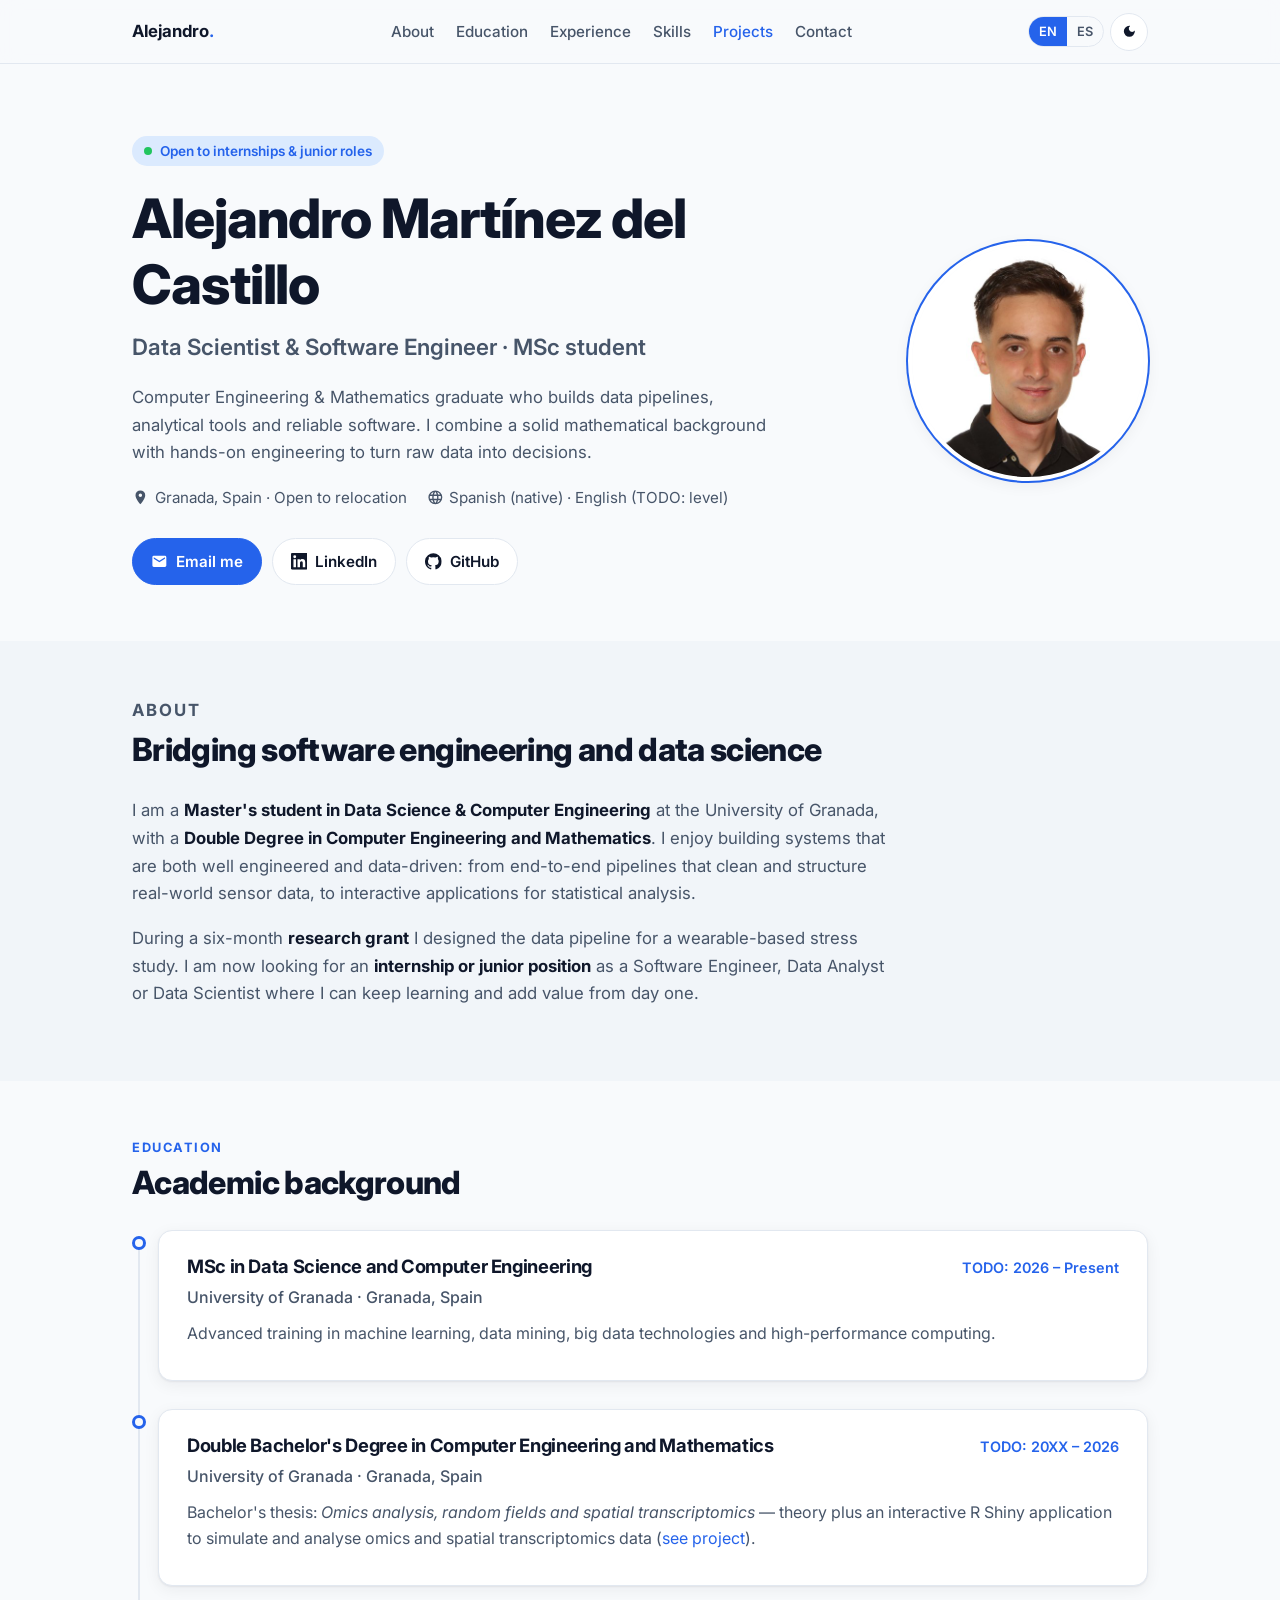
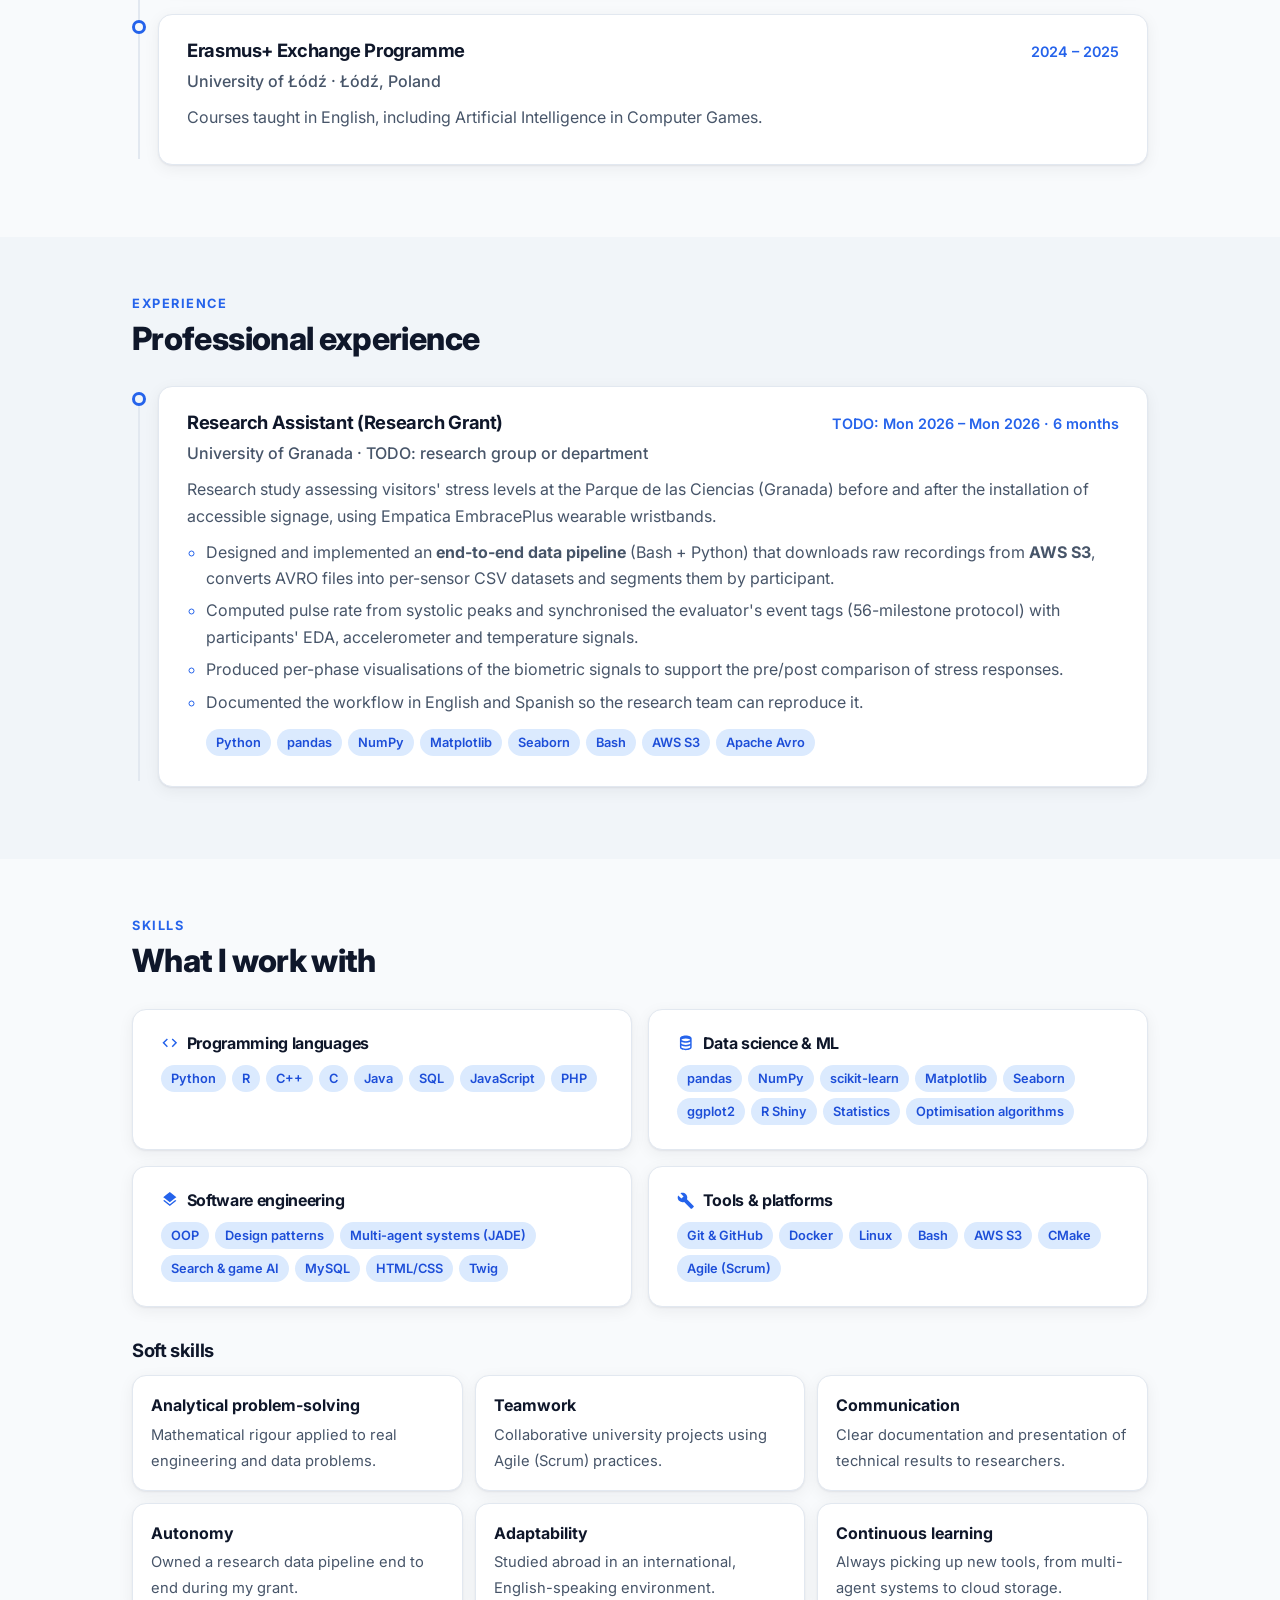
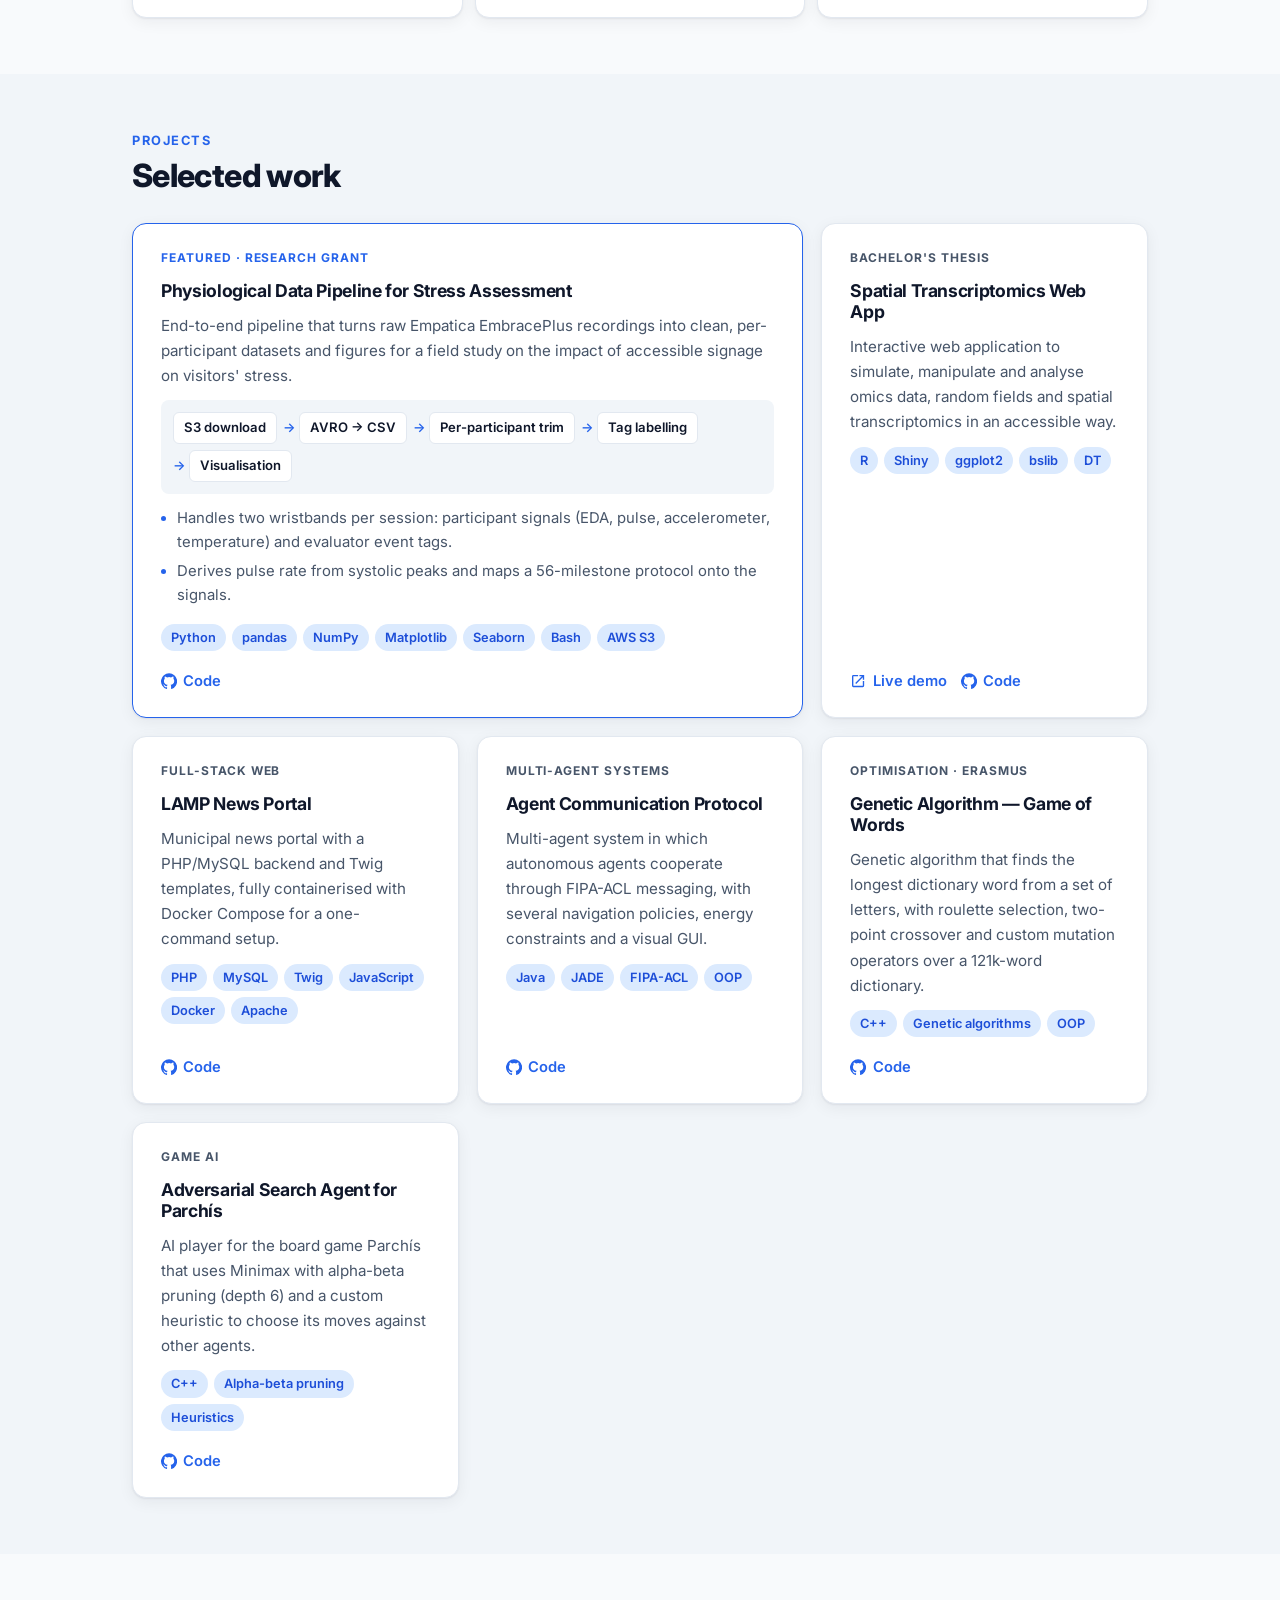
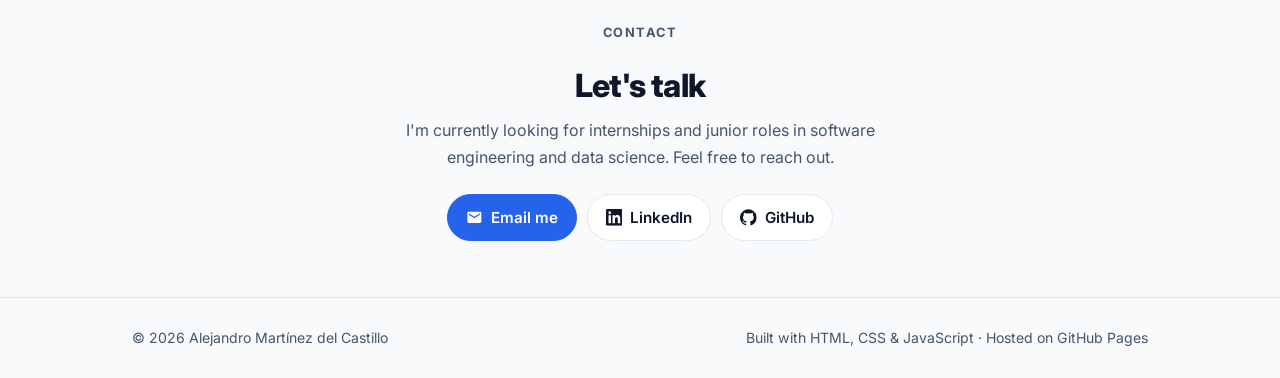
==== commit 4a40829f: "Add profile photo" ====
--- a/index.html
+++ b/index.html
@@ -69,7 +69,7 @@
       <div class="nav__actions">
         <div class="lang-switch" role="group" aria-label="Language">
           <span aria-current="true">EN</span>
-          <a href="es/" hreflang="es" lang="es" data-lang-link>ES</a>
+          <a href="es/index.html" hreflang="es" lang="es" data-lang-link>ES</a>
         </div>
         <button class="icon-btn" id="theme-toggle" type="button" aria-label="Toggle dark mode">
           <svg class="icon icon-moon" aria-hidden="true"><use href="#i-moon"/></svg>
@@ -85,7 +85,9 @@
   <main id="main">
     <!-- ================= HERO ================= -->
     <section class="hero" id="top">
-      <div class="container">
+      <div class="container hero__inner">
+        <img class="hero__photo" src="assets/img/profile.jpg" alt="Photo of Alejandro Martínez del Castillo" width="240" height="240">
+        <div class="hero__text">
         <p class="hero__eyebrow">Open to internships &amp; junior roles</p>
         <h1>Alejandro Martínez del Castillo</h1>
         <p class="hero__title">Data Scientist &amp; Software Engineer · MSc student</p>
@@ -105,12 +107,13 @@
             <svg class="icon" aria-hidden="true"><use href="#i-mail"/></svg> Email me
           </a>
           <!-- TODO: replace with your LinkedIn URL -->
-          <a class="btn" href="https://www.linkedin.com/in/TODO" target="_blank" rel="noopener">
+          <a class="btn" href="https://www.linkedin.com/in/alejandro-rutilo-martinez/" target="_blank" rel="noopener">
             <svg class="icon" aria-hidden="true"><use href="#i-linkedin"/></svg> LinkedIn
           </a>
           <a class="btn" href="https://github.com/alexmrtneez" target="_blank" rel="noopener">
             <svg class="icon" aria-hidden="true"><use href="#i-github"/></svg> GitHub
           </a>
+        </div>
         </div>
       </div>
     </section>
@@ -358,7 +361,7 @@
             <h3>Adversarial Search Agent for Parchís</h3>
             <p>AI player for the board game Parchís that uses Minimax with alpha-beta pruning (depth 6) and a custom heuristic to choose its moves against other agents.</p>
             <ul class="tags" aria-label="Technologies">
-              <li class="tag">C++</li><li class="tag">Alpha-beta pruning</li><li class="tag">Heuristics</li><li class="tag">CMake</li>
+              <li class="tag">C++</li><li class="tag">Alpha-beta pruning</li><li class="tag">Heuristics</li>
             </ul>
             <div class="project__links">
               <a href="https://github.com/alexmrtneez/busqueda-adversario" target="_blank" rel="noopener"><svg class="icon" aria-hidden="true"><use href="#i-github"/></svg> Code</a>
@@ -377,7 +380,7 @@
         <p>I'm currently looking for internships and junior roles in software engineering and data science. Feel free to reach out.</p>
         <div class="btn-row">
           <a class="btn btn--primary" href="mailto:TODO@example.com"><svg class="icon" aria-hidden="true"><use href="#i-mail"/></svg> Email me</a>
-          <a class="btn" href="https://www.linkedin.com/in/TODO" target="_blank" rel="noopener"><svg class="icon" aria-hidden="true"><use href="#i-linkedin"/></svg> LinkedIn</a>
+          <a class="btn" href="https://www.linkedin.com/in/alejandro-rutilo-martinez/" target="_blank" rel="noopener"><svg class="icon" aria-hidden="true"><use href="#i-linkedin"/></svg> LinkedIn</a>
           <a class="btn" href="https://github.com/alexmrtneez" target="_blank" rel="noopener"><svg class="icon" aria-hidden="true"><use href="#i-github"/></svg> GitHub</a>
         </div>
       </div>
--- a/assets/css/styles.css
+++ b/assets/css/styles.css
@@ -164,6 +164,16 @@
 
 /* ---------- Hero ---------- */
 .hero { padding: 72px 0 56px; }
+.hero__inner { display: flex; flex-direction: column; gap: 28px; }
+.hero__photo {
+  width: 132px; height: 132px; border-radius: 50%; object-fit: cover;
+  border: 4px solid var(--surface); box-shadow: 0 0 0 2px var(--accent), var(--shadow);
+  background: var(--surface);
+}
+@media (min-width: 860px) {
+  .hero__inner { flex-direction: row-reverse; align-items: center; justify-content: space-between; gap: 48px; }
+  .hero__photo { width: 240px; height: 240px; }
+}
 .hero__eyebrow {
   display: inline-flex; align-items: center; gap: 8px;
   font-size: 0.85rem; font-weight: 600; color: var(--accent);
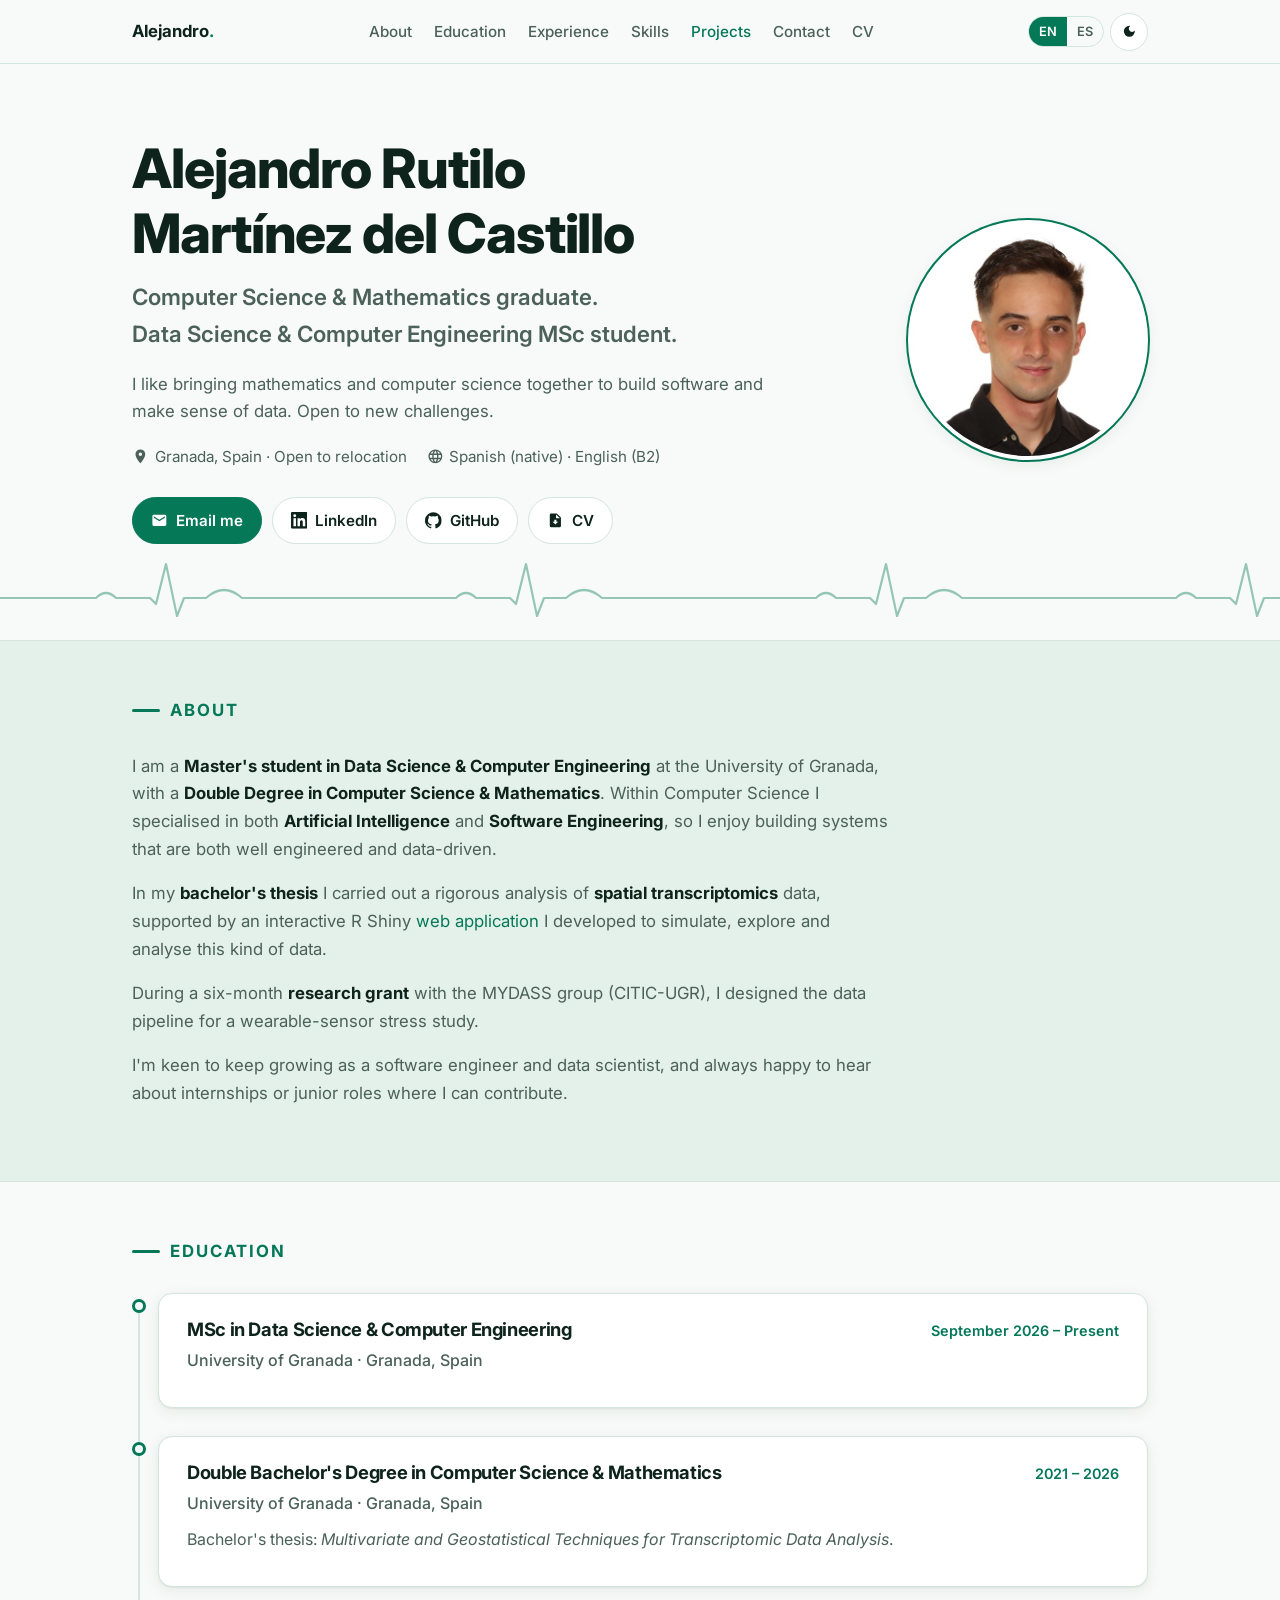
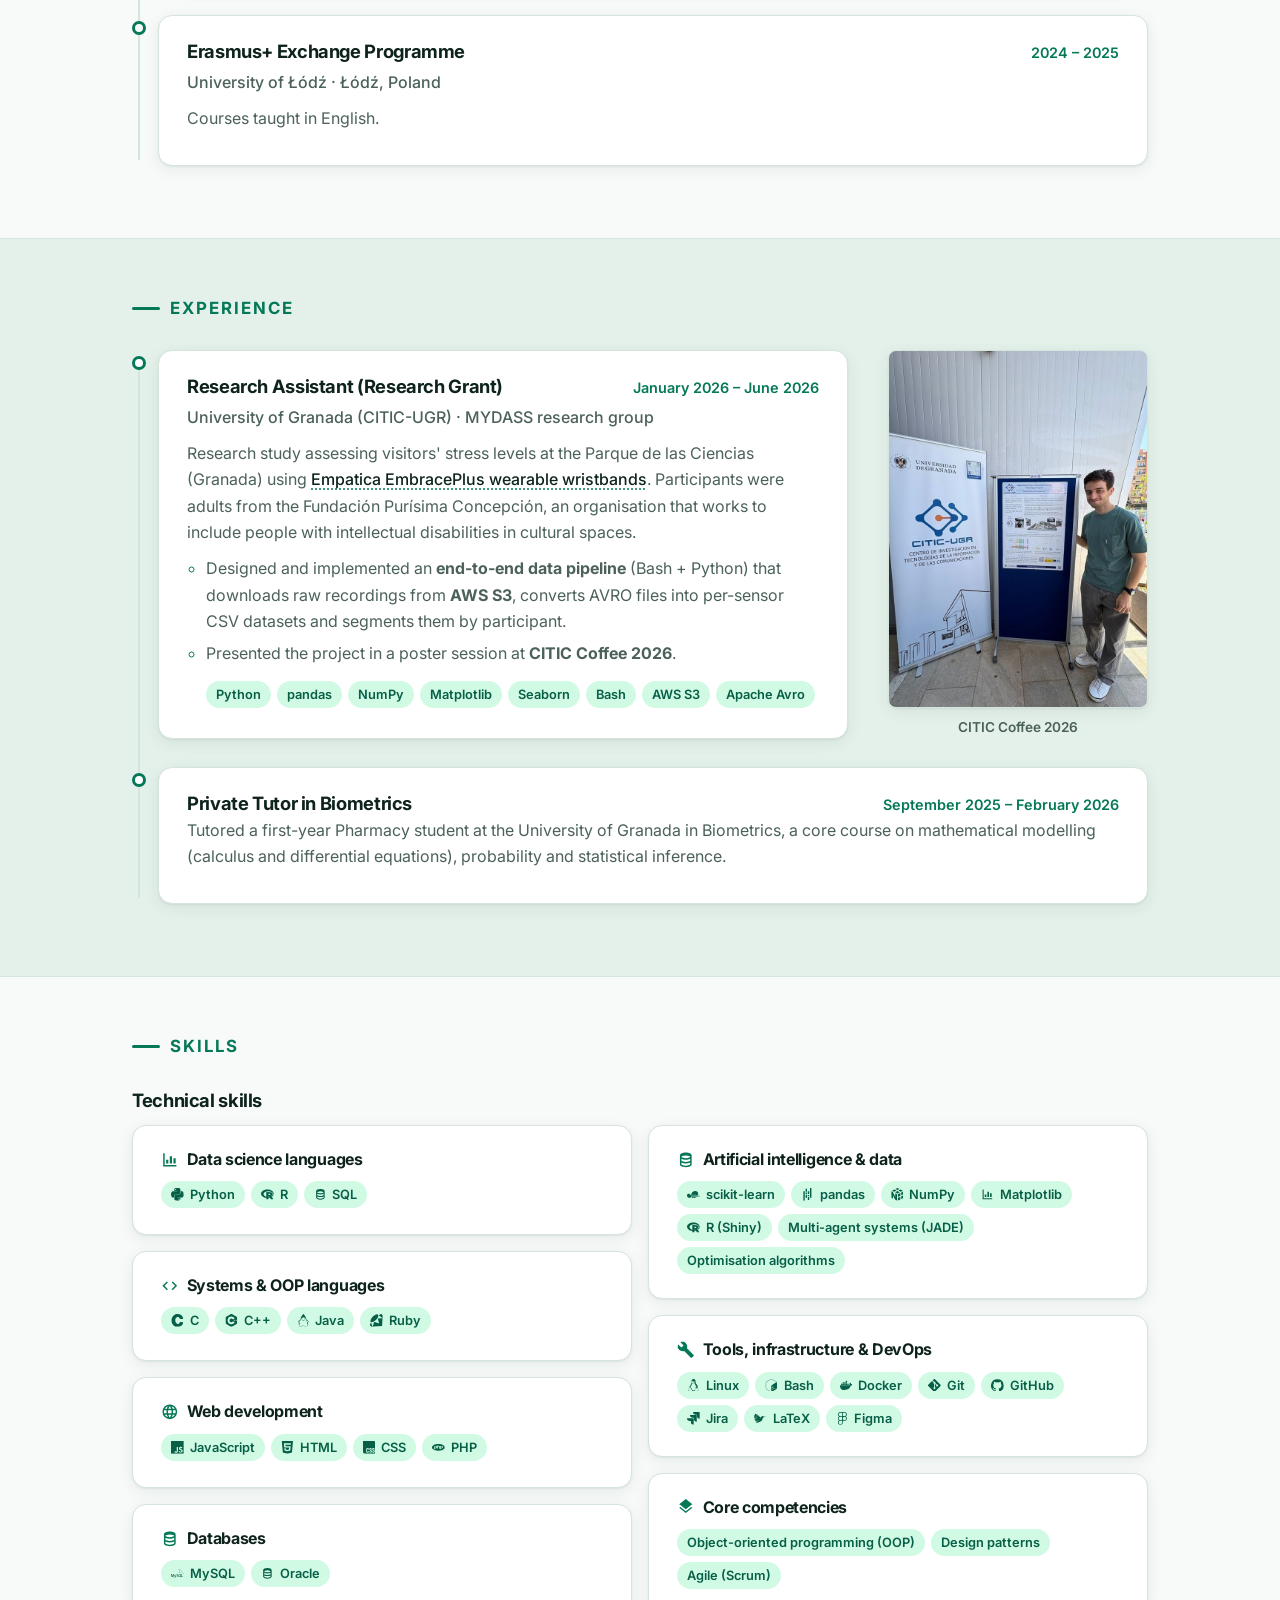
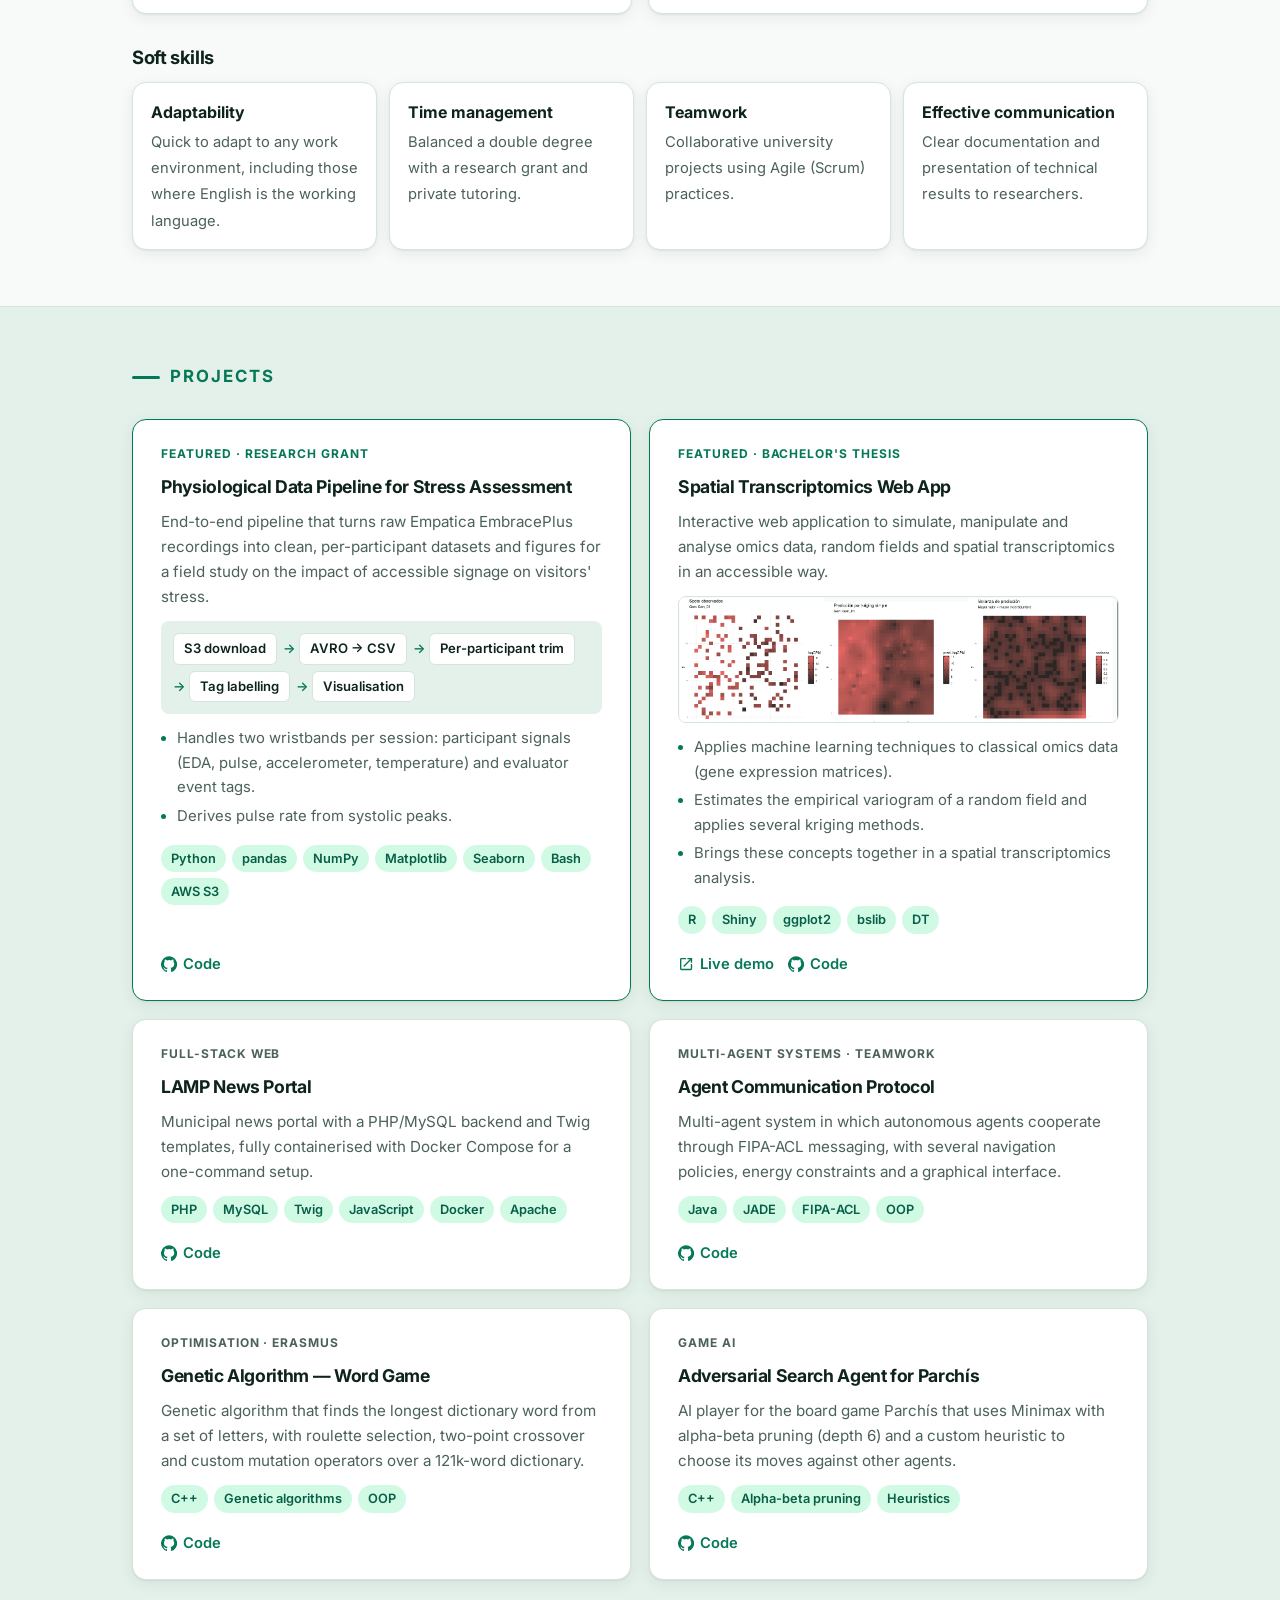
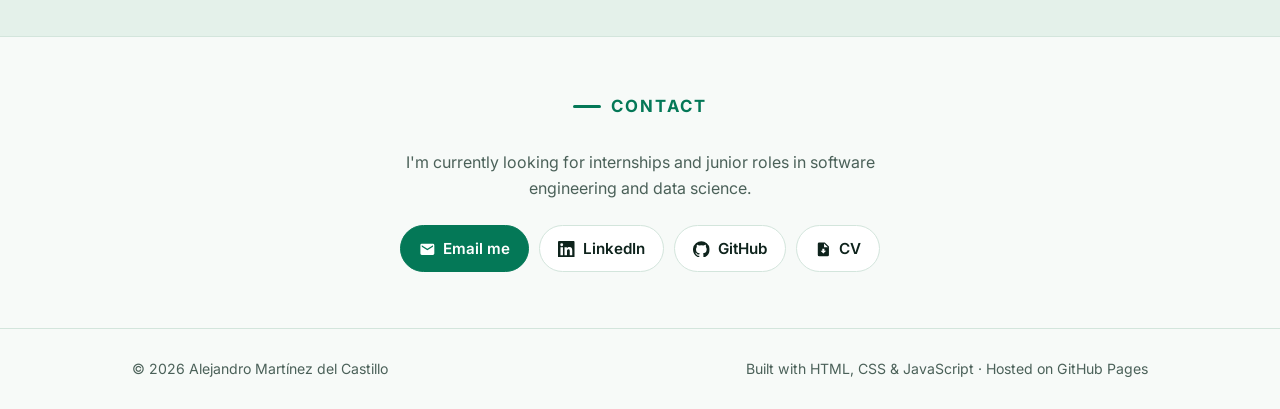
==== commit 9cd3e77a: "terminado el portfolio" ====
--- a/index.html
+++ b/index.html
@@ -3,9 +3,9 @@
 <head>
   <meta charset="utf-8">
   <meta name="viewport" content="width=device-width, initial-scale=1">
-  <title>Alejandro Martínez del Castillo — Data Scientist & Software Engineer</title>
-  <meta name="description" content="Portfolio of Alejandro Martínez del Castillo, Computer Engineering & Mathematics graduate and MSc student in Data Science. Open to internships and junior roles as Software Engineer, Data Analyst or Data Scientist.">
-  <meta name="author" content="Alejandro Martínez del Castillo">
+  <title>Alejandro Rutilo Martínez del Castillo — Data Scientist & Software Engineer</title>
+  <meta name="description" content="Portfolio of Alejandro Martínez del Castillo, Computer Science & Mathematics graduate and MSc student in Data Science & Computer Engineering. Open to internships and junior roles as Software Engineer, Data Analyst or Data Scientist.">
+  <meta name="author" content="Alejandro Rutilo Martínez del Castillo">
 
   <link rel="canonical" href="https://alexmrtneez.github.io/">
   <link rel="alternate" hreflang="en" href="https://alexmrtneez.github.io/">
@@ -14,7 +14,7 @@
 
   <meta property="og:type" content="website">
   <meta property="og:url" content="https://alexmrtneez.github.io/">
-  <meta property="og:title" content="Alejandro Martínez del Castillo — Data Scientist & Software Engineer">
+  <meta property="og:title" content="Alejandro Rutilo Martínez del Castillo — Portfolio">
   <meta property="og:description" content="Data pipelines, analytical tools and reliable software. Open to internships and junior roles.">
   <meta property="og:image" content="https://alexmrtneez.github.io/assets/img/og-image.png">
   <meta property="og:locale" content="en_GB">
@@ -41,6 +41,7 @@
     <symbol id="i-pin" viewBox="0 0 24 24"><path d="M12 2a7 7 0 0 0-7 7c0 5.25 7 13 7 13s7-7.75 7-13a7 7 0 0 0-7-7Zm0 9.5a2.5 2.5 0 1 1 0-5 2.5 2.5 0 0 1 0 5Z"/></symbol>
     <symbol id="i-lang" viewBox="0 0 24 24"><path d="M12 2a10 10 0 1 0 0 20 10 10 0 0 0 0-20Zm6.93 6h-2.95a15.65 15.65 0 0 0-1.38-3.56A8.03 8.03 0 0 1 18.93 8ZM12 4.04c.83 1.2 1.48 2.53 1.91 3.96h-3.82c.43-1.43 1.08-2.76 1.91-3.96ZM4.26 14a8.2 8.2 0 0 1 0-4h3.38a16.5 16.5 0 0 0 0 4H4.26Zm.81 2h2.95c.32 1.25.78 2.45 1.38 3.56A7.99 7.99 0 0 1 5.07 16Zm2.95-8H5.07a7.99 7.99 0 0 1 4.33-3.56A15.65 15.65 0 0 0 8.02 8ZM12 19.96c-.83-1.2-1.48-2.53-1.91-3.96h3.82A14.1 14.1 0 0 1 12 19.96ZM14.34 14H9.66a14.7 14.7 0 0 1 0-4h4.68a14.7 14.7 0 0 1 0 4Zm.25 5.56c.6-1.11 1.06-2.31 1.38-3.56h2.95a8.03 8.03 0 0 1-4.33 3.56ZM16.36 14a16.5 16.5 0 0 0 0-4h3.38a8.2 8.2 0 0 1 0 4h-3.38Z"/></symbol>
     <symbol id="i-code" viewBox="0 0 24 24"><path d="M9.4 16.6 4.8 12l4.6-4.6L8 6l-6 6 6 6 1.4-1.4Zm5.2 0 4.6-4.6-4.6-4.6L16 6l6 6-6 6-1.4-1.4Z"/></symbol>
+    <symbol id="i-file" viewBox="0 0 24 24"><path d="M14 2H6a2 2 0 0 0-2 2v16a2 2 0 0 0 2 2h12a2 2 0 0 0 2-2V8l-6-6Zm-1 7V3.5L18.5 9H13Zm-1 9-4-4h2.5v-3h3v3H16l-4 4Z"/></symbol>
     <symbol id="i-external" viewBox="0 0 24 24"><path d="M14 3v2h3.59l-9.83 9.83 1.41 1.41L19 6.41V10h2V3h-7ZM19 19H5V5h7V3H5a2 2 0 0 0-2 2v14a2 2 0 0 0 2 2h14a2 2 0 0 0 2-2v-7h-2v7Z"/></symbol>
     <symbol id="i-data" viewBox="0 0 24 24"><path d="M12 2C7.58 2 4 3.79 4 6v12c0 2.21 3.58 4 8 4s8-1.79 8-4V6c0-2.21-3.58-4-8-4Zm6 16c0 .5-2.13 2-6 2s-6-1.5-6-2v-2.23c1.61.78 3.72 1.23 6 1.23s4.39-.45 6-1.23V18Zm0-4.55c-1.3.95-3.58 1.55-6 1.55s-4.7-.6-6-1.55V10.6c1.61.79 3.72 1.4 6 1.4s4.39-.61 6-1.4v2.85ZM12 10c-3.87 0-6-1.5-6-2s2.13-2 6-2 6 1.5 6 2-2.13 2-6 2Z"/></symbol>
     <symbol id="i-layers" viewBox="0 0 24 24"><path d="m12 16.54-7.37-5.73L3 12.07l9 7 9-7-1.64-1.27L12 16.54ZM12 14l7.36-5.73L21 7l-9-7-9 7 1.63 1.27L12 14Z"/></symbol>
@@ -49,6 +50,29 @@
     <symbol id="i-moon" viewBox="0 0 24 24"><path d="M12 3a9 9 0 1 0 9 9c0-.46-.04-.92-.1-1.36a5.39 5.39 0 0 1-4.4 2.26 5.4 5.4 0 0 1-3.14-9.8c-.44-.06-.9-.1-1.36-.1Z"/></symbol>
     <symbol id="i-sun" viewBox="0 0 24 24"><path d="M12 7a5 5 0 1 0 0 10 5 5 0 0 0 0-10ZM2 13h2a1 1 0 0 0 0-2H2a1 1 0 0 0 0 2Zm18 0h2a1 1 0 0 0 0-2h-2a1 1 0 0 0 0 2ZM11 2v2a1 1 0 0 0 2 0V2a1 1 0 0 0-2 0Zm0 18v2a1 1 0 0 0 2 0v-2a1 1 0 0 0-2 0ZM5.99 4.58a1 1 0 0 0-1.41 1.41l1.06 1.06a1 1 0 0 0 1.41-1.41L5.99 4.58Zm12.37 12.37a1 1 0 0 0-1.41 1.41l1.06 1.06a1 1 0 0 0 1.41-1.41l-1.06-1.06Zm1.06-10.96a1 1 0 0 0-1.41-1.41l-1.06 1.06a1 1 0 0 0 1.41 1.41l1.06-1.06ZM7.05 18.36a1 1 0 0 0-1.41-1.41l-1.06 1.06a1 1 0 0 0 1.41 1.41l1.06-1.06Z"/></symbol>
     <symbol id="i-menu" viewBox="0 0 24 24"><path d="M3 6h18v2H3V6Zm0 5h18v2H3v-2Zm0 5h18v2H3v-2Z"/></symbol>
+    <!-- Brand logos from Simple Icons (CC0, simpleicons.org) -->
+    <symbol id="i-python" viewBox="0 0 24 24"><path d="M11.858 0c-.978.005-1.913.088-2.736.234C6.7.662 6.26 1.558 6.26 3.21v2.182h5.725v.727H4.111c-1.664 0-3.121 1-3.577 2.903-.526 2.181-.549 3.542 0 5.82.407 1.694 1.379 2.902 3.043 2.902h1.969v-2.616c0-1.89 1.635-3.557 3.576-3.557h5.72c1.591 0 2.862-1.31 2.862-2.91v-5.45c0-1.553-1.309-2.718-2.863-2.977A18 18 0 0 0 11.858 0M8.762 1.755c.591 0 1.074.491 1.074 1.095 0 .601-.483 1.087-1.074 1.087A1.08 1.08 0 0 1 7.688 2.85c0-.604.48-1.095 1.074-1.095m9.656 4.364v2.543c0 1.971-1.671 3.63-3.577 3.63H9.122c-1.566 0-2.862 1.34-2.862 2.91v5.452c0 1.551 1.349 2.464 2.862 2.91 1.813.532 3.55.628 5.72 0 1.44-.418 2.862-1.258 2.862-2.91V18.47h-5.719v-.727h8.582c1.664 0 2.284-1.16 2.862-2.903.598-1.793.573-3.518 0-5.819-.41-1.656-1.196-2.903-2.862-2.903zm-3.216 13.807a1.08 1.08 0 0 1 1.074 1.088c0 .604-.48 1.094-1.074 1.094-.592 0-1.075-.49-1.075-1.094 0-.601.483-1.088 1.075-1.088"/></symbol>
+    <symbol id="i-c" viewBox="0 0 24 24"><path d="M16.5921 9.1962s-.354-3.298-3.627-3.39c-3.2741-.09-4.9552 2.474-4.9552 6.14 0 3.6651 1.858 6.5972 5.0451 6.5972 3.184 0 3.5381-3.665 3.5381-3.665l6.1041.365s.36 3.31-2.196 5.836c-2.552 2.5241-5.6901 2.9371-7.8762 2.9201-2.19-.017-5.2261.034-8.1602-2.97-2.938-3.0101-3.436-5.9302-3.436-8.8002 0-2.8701.556-6.6702 4.047-9.5502C7.444.72 9.849 0 12.254 0c10.0422 0 10.7172 9.2602 10.7172 9.2602z"/></symbol>
+    <symbol id="i-cplusplus" viewBox="0 0 24 24"><path d="M22.394 6c-.167-.29-.398-.543-.652-.69L12.926.22c-.509-.294-1.34-.294-1.848 0L2.26 5.31c-.508.293-.923 1.013-.923 1.6v10.18c0 .294.104.62.271.91.167.29.398.543.652.69l8.816 5.09c.508.293 1.34.293 1.848 0l8.816-5.09c.254-.147.485-.4.652-.69.167-.29.27-.616.27-.91V6.91c.003-.294-.1-.62-.268-.91zM12 19.11c-3.92 0-7.109-3.19-7.109-7.11 0-3.92 3.19-7.11 7.11-7.11a7.133 7.133 0 016.156 3.553l-3.076 1.78a3.567 3.567 0 00-3.08-1.78A3.56 3.56 0 008.444 12 3.56 3.56 0 0012 15.555a3.57 3.57 0 003.08-1.778l3.078 1.78A7.135 7.135 0 0112 19.11zm7.11-6.715h-.79v.79h-.79v-.79h-.79v-.79h.79v-.79h.79v.79h.79zm2.962 0h-.79v.79h-.79v-.79h-.79v-.79h.79v-.79h.79v.79h.79z"/></symbol>
+    <symbol id="i-openjdk" viewBox="0 0 24 24"><path d="M11.915 0 11.7.215C9.515 2.4 7.47 6.39 6.046 10.483c-1.064 1.024-3.633 2.81-3.711 3.551-.093.87 1.746 2.611 1.55 3.235-.198.625-1.304 1.408-1.014 1.939.1.188.823.011 1.277-.491a13.389 13.389 0 0 0-.017 2.14c.076.906.27 1.668.643 2.232.372.563.956.911 1.667.911.397 0 .727-.114 1.024-.264.298-.149.571-.33.91-.5.68-.34 1.634-.666 3.53-.604 1.903.062 2.872.39 3.559.704.687.314 1.15.664 1.925.664.767 0 1.395-.336 1.807-.9.412-.563.631-1.33.72-2.24.06-.623.055-1.32 0-2.066.454.45 1.117.604 1.213.424.29-.53-.816-1.314-1.013-1.937-.198-.624 1.642-2.366 1.549-3.236-.08-.748-2.707-2.568-3.748-3.586C16.428 6.374 14.308 2.394 12.13.215zm.175 6.038a2.95 2.95 0 0 1 2.943 2.942 2.95 2.95 0 0 1-2.943 2.943A2.95 2.95 0 0 1 9.148 8.98a2.95 2.95 0 0 1 2.942-2.942zM8.685 7.983a3.515 3.515 0 0 0-.145.997c0 1.951 1.6 3.55 3.55 3.55 1.95 0 3.55-1.598 3.55-3.55 0-.329-.046-.648-.132-.951.334.095.64.208.915.336a42.699 42.699 0 0 1 2.042 5.829c.678 2.545 1.01 4.92.846 6.607-.082.844-.29 1.51-.606 1.94-.315.431-.713.651-1.315.651-.593 0-.932-.27-1.673-.61-.741-.338-1.825-.694-3.792-.758-1.974-.064-3.073.293-3.821.669-.375.188-.659.373-.911.5s-.466.2-.752.2c-.53 0-.876-.209-1.16-.64-.285-.43-.474-1.101-.545-1.948-.141-1.693.176-4.069.823-6.614a43.155 43.155 0 0 1 1.934-5.783c.348-.167.749-.31 1.192-.425zm-3.382 4.362a.216.216 0 0 1 .13.031c-.166.56-.323 1.116-.463 1.665a33.849 33.849 0 0 0-.547 2.555 3.9 3.9 0 0 0-.2-.39c-.58-1.012-.914-1.642-1.16-2.08.315-.24 1.679-1.755 2.24-1.781zm13.394.01c.562.027 1.926 1.543 2.24 1.783-.246.438-.58 1.068-1.16 2.08a4.428 4.428 0 0 0-.163.309 32.354 32.354 0 0 0-.562-2.49 40.579 40.579 0 0 0-.482-1.652.216.216 0 0 1 .127-.03z"/></symbol>
+    <symbol id="i-r" viewBox="0 0 24 24"><path d="M12 2.746c-6.627 0-12 3.599-12 8.037 0 3.897 4.144 7.144 9.64 7.88V16.26c-2.924-.915-4.925-2.755-4.925-4.877 0-3.035 4.084-5.494 9.12-5.494 5.038 0 8.757 1.683 8.757 5.494 0 1.976-.999 3.379-2.662 4.272.09.066.174.128.258.216.169.149.25.363.372.544 2.128-1.45 3.44-3.437 3.44-5.631 0-4.44-5.373-8.038-12-8.038zm-2.111 4.99v13.516l4.093-.002-.002-5.291h1.1c.225 0 .321.066.549.25.272.22.715.982.715.982l2.164 4.063 4.627-.002-2.864-4.826s-.086-.193-.265-.383a2.22 2.22 0 00-.582-.416c-.422-.214-1.149-.434-1.149-.434s3.578-.264 3.578-3.826c0-3.562-3.744-3.63-3.744-3.63zm4.127 2.93l2.478.002s1.149-.062 1.149 1.127c0 1.165-1.149 1.17-1.149 1.17h-2.478zm1.754 6.119c-.494.049-1.012.079-1.54.088v1.807a16.622 16.622 0 002.37-.473l-.471-.891s-.108-.183-.248-.394c-.039-.054-.08-.098-.111-.137z"/></symbol>
+    <symbol id="i-javascript" viewBox="0 0 24 24"><path d="M0 0h24v24H0V0zm22.034 18.276c-.175-1.095-.888-2.015-3.003-2.873-.736-.345-1.554-.585-1.797-1.14-.091-.33-.105-.51-.046-.705.15-.646.915-.84 1.515-.66.39.12.75.42.976.9 1.034-.676 1.034-.676 1.755-1.125-.27-.42-.404-.601-.586-.78-.63-.705-1.469-1.065-2.834-1.034l-.705.089c-.676.165-1.32.525-1.71 1.005-1.14 1.291-.811 3.541.569 4.471 1.365 1.02 3.361 1.244 3.616 2.205.24 1.17-.87 1.545-1.966 1.41-.811-.18-1.26-.586-1.755-1.336l-1.83 1.051c.21.48.45.689.81 1.109 1.74 1.756 6.09 1.666 6.871-1.004.029-.09.24-.705.074-1.65l.046.067zm-8.983-7.245h-2.248c0 1.938-.009 3.864-.009 5.805 0 1.232.063 2.363-.138 2.711-.33.689-1.18.601-1.566.48-.396-.196-.597-.466-.83-.855-.063-.105-.11-.196-.127-.196l-1.825 1.125c.305.63.75 1.172 1.324 1.517.855.51 2.004.675 3.207.405.783-.226 1.458-.691 1.811-1.411.51-.93.402-2.07.397-3.346.012-2.054 0-4.109 0-6.179l.004-.056z"/></symbol>
+    <symbol id="i-scikitlearn" viewBox="0 0 24 24"><path d="M15.601 5.53c-1.91.035-3.981.91-5.63 2.56-2.93 2.93-2.083 8.53-1.088 9.525.805.804 6.595 1.843 9.526-1.088a9.74 9.74 0 0 0 .584-.643c.043-.292.205-.66.489-1.106a1.848 1.848 0 0 1-.537.176c-.144.265-.37.55-.676.855-.354.335-.607.554-.76.656a.795.795 0 0 1-.437.152c-.35 0-.514-.308-.494-.924-.22.316-.425.549-.612.7a.914.914 0 0 1-.578.224c-.194 0-.36-.09-.496-.273a1.03 1.03 0 0 1-.193-.507 4.016 4.016 0 0 1-.726.583c-.224.132-.47.197-.74.197-.3 0-.543-.096-.727-.288a.978.978 0 0 1-.257-.524v.004c-.3.276-.564.48-.79.611a1.295 1.295 0 0 1-.649.197.693.693 0 0 1-.571-.275c-.145-.183-.218-.43-.218-.739 0-.464.101-1.02.302-1.67.201-.65.445-1.25.733-1.797l.842-.312a.21.21 0 0 1 .06-.013c.063 0 .116.047.157.14.04.095.061.221.061.38 0 .451-.104.888-.312 1.31-.207.422-.532.873-.974 1.352-.018.23-.027.388-.027.474 0 .193.036.345.106.458.071.113.165.169.282.169a.71.71 0 0 0 .382-.13c.132-.084.333-.26.602-.523.028-.418.187-.798.482-1.142.324-.38.685-.569 1.08-.569.206 0 .37.054.494.16a.524.524 0 0 1 .186.417c0 .458-.486.829-1.459 1.114.088.43.32.646.693.646a.807.807 0 0 0 .417-.117c.129-.076.321-.243.575-.497.032-.252.118-.495.259-.728.182-.3.416-.544.701-.73.285-.185.537-.278.756-.278.276 0 .47.127.58.381l.677-.374h.186l-.292.971c-.15.488-.226.823-.226 1.004 0 .19.067.285.202.285.086 0 .181-.045.285-.137.104-.092.25-.232.437-.42v.001c.143-.155.274-.32.392-.494-.19-.084-.285-.21-.285-.375 0-.17.058-.352.174-.545.116-.194.275-.29.479-.29.172 0 .258.088.258.265 0 .139-.05.338-.149.596.367-.04.687-.32.961-.842l.228-.01c1.059-2.438.828-5.075-.83-6.732-1.019-1.02-2.408-1.5-3.895-1.471zm4.725 8.203a8.938 8.938 0 0 1-1.333 2.151 1.09 1.09 0 0 0-.012.147c0 .168.047.309.14.423.092.113.206.17.34.17.296 0 .714-.264 1.254-.787-.001.04-.003.08-.003.121 0 .146.012.368.036.666l.733-.172c0-.2.003-.357.01-.474.01-.157.033-.33.066-.517.02-.11.07-.216.152-.315l.186-.216a5.276 5.276 0 0 1 .378-.397c.062-.055.116-.099.162-.13a.26.26 0 0 1 .123-.046c.055 0 .083.035.083.106 0 .07-.052.236-.156.497-.194.486-.292.848-.292 1.084 0 .175.046.314.136.418a.45.45 0 0 0 .358.155c.365 0 .803-.269 1.313-.808v-.381c-.361.426-.623.64-.784.64-.109 0-.163-.067-.163-.2 0-.1.065-.316.195-.65.19-.486.285-.836.285-1.048a.464.464 0 0 0-.112-.319.36.36 0 0 0-.282-.127c-.165 0-.354.077-.567.233-.213.156-.5.436-.863.84.053-.262.165-.622.335-1.08l-.809.156a6.54 6.54 0 0 0-.399 1.074c-.04.156-.07.316-.092.48a7.447 7.447 0 0 1-.49.45.38.38 0 0 1-.229.08.208.208 0 0 1-.174-.082.352.352 0 0 1-.064-.222c0-.1.019-.214.056-.343.038-.13.12-.373.249-.731l.308-.849zm-17.21-2.927c-.863-.016-1.67.263-2.261.854-1.352 1.352-1.07 3.827.631 5.527 1.7 1.701 4.95 1.21 5.527.632.467-.466 1.07-3.827-.631-5.527-.957-.957-2.158-1.465-3.267-1.486zm12.285.358h.166v.21H15.4zm.427 0h.166v.865l.46-.455h.195l-.364.362.428.684h-.198l-.357-.575-.164.166v.41h-.166zm1.016 0h.166v.21h-.166zm.481.122h.166v.288h.172v.135h-.172v.717c0 .037.006.062.02.075.012.013.037.02.074.02a.23.23 0 0 0 .078-.01v.141a.802.802 0 0 1-.136.014.23.23 0 0 1-.15-.043.15.15 0 0 1-.052-.123v-.79h-.141v-.136h.141zm-3.562.258c.081 0 .15.012.207.038.057.024.1.061.13.11s.045.106.045.173h-.176c-.006-.111-.075-.167-.208-.167a.285.285 0 0 0-.164.041.134.134 0 0 0-.06.117c0 .035.015.065.045.088.03.024.08.044.15.06l.16.039a.47.47 0 0 1 .224.105c.047.046.07.108.07.186a.3.3 0 0 1-.052.175.327.327 0 0 1-.152.116.585.585 0 0 1-.226.041c-.136 0-.24-.03-.309-.088-.069-.059-.105-.149-.109-.269h.176c.004.037.01.065.017.084a.166.166 0 0 0 .034.054c.044.043.112.065.204.065a.31.31 0 0 0 .177-.045.139.139 0 0 0 .067-.119.116.116 0 0 0-.038-.09.287.287 0 0 0-.124-.055l-.156-.038a1.248 1.248 0 0 1-.159-.05.359.359 0 0 1-.098-.061.22.22 0 0 1-.058-.083.32.32 0 0 1-.016-.108c0-.096.036-.174.109-.232a.45.45 0 0 1 .29-.087zm1.035 0a.46.46 0 0 1 .202.043.351.351 0 0 1 .187.212.577.577 0 0 1 .023.126h-.168a.256.256 0 0 0-.078-.168.242.242 0 0 0-.17-.06.248.248 0 0 0-.155.05.306.306 0 0 0-.1.144.662.662 0 0 0-.034.224.58.58 0 0 0 .035.214.299.299 0 0 0 .101.135.261.261 0 0 0 .157.048c.142 0 .227-.084.256-.252h.167a.519.519 0 0 1-.065.22.35.35 0 0 1-.146.138.464.464 0 0 1-.216.048.448.448 0 0 1-.246-.066.441.441 0 0 1-.161-.192.703.703 0 0 1-.057-.293c0-.085.01-.163.032-.233a.522.522 0 0 1 .095-.182.403.403 0 0 1 .15-.117.453.453 0 0 1 .191-.04zm.603.03h.166v1.046H15.4zm1.443 0h.166v1.046h-.166zm-5.05.618c-.08 0-.2.204-.356.611-.155.407-.308.977-.459 1.71.281-.312.509-.662.683-1.05.175-.387.262-.72.262-.999a.455.455 0 0 0-.036-.197c-.025-.05-.056-.075-.093-.075zm4.662 1.797c-.221 0-.431.188-.629.563-.197.376-.296.722-.296 1.038 0 .12.029.216.088.29a.273.273 0 0 0 .223.111c.221 0 .43-.188.625-.565.196-.377.294-.725.294-1.043a.457.457 0 0 0-.083-.29.269.269 0 0 0-.222-.104zm-2.848.007c-.146 0-.285.11-.417.333-.133.222-.2.51-.2.866.566-.159.849-.452.849-.881 0-.212-.077-.318-.232-.318Z"/></symbol>
+    <symbol id="i-pandas" viewBox="0 0 24 24"><path d="M16.922 0h2.623v18.104h-2.623zm-4.126 12.94h2.623v2.57h-2.623zm0-7.037h2.623v5.446h-2.623zm0 11.197h2.623v5.446h-2.623zM4.456 5.896h2.622V24H4.455zm4.213 2.559h2.623v2.57H8.67zm0 4.151h2.623v5.447H8.67zm0-11.187h2.623v5.446H8.67Z"/></symbol>
+    <symbol id="i-numpy" viewBox="0 0 24 24"><path d="M10.315 4.876L6.3048 2.8517l-4.401 2.1965 4.1186 2.0683zm1.8381.9277l4.2045 2.1223-4.3622 2.1906-4.125-2.0718zm5.6153-2.9213l4.3193 2.1658-3.863 1.9402-4.2131-2.1252zm-1.859-.9329L12.021 0 8.1742 1.9193l4.0068 2.0208zm-3.0401 16.7443V24l4.7107-2.3507-.0053-5.3085zm4.7037-4.2057l-.0052-5.2528-4.6985 2.3356v5.2546zm5.6553-.9845v5.327l-4.0178 2.0052-.0029-5.3028zm0-1.8626V6.4214l-4.0253 2.001.0034 5.2633zM11.2062 11.571L8.0333 9.9756v6.895s-3.8804-8.2564-4.2399-8.998c-.0463-.0957-.2371-.2007-.2858-.2262C2.8118 7.2812.773 6.2485.773 6.2485V18.43l2.8204 1.5076v-6.3674s3.8392 7.3775 3.878 7.458c.0389.0807.4245.8582.8362 1.1314.5485.363 2.8992 1.7766 2.8992 1.7766z"/></symbol>
+    <symbol id="i-linux" viewBox="0 0 24 24"><path d="M12.504 0c-.155 0-.315.008-.48.021-4.226.333-3.105 4.807-3.17 6.298-.076 1.092-.3 1.953-1.05 3.02-.885 1.051-2.127 2.75-2.716 4.521-.278.832-.41 1.684-.287 2.489a.424.424 0 00-.11.135c-.26.268-.45.6-.663.839-.199.199-.485.267-.797.4-.313.136-.658.269-.864.68-.09.189-.136.394-.132.602 0 .199.027.4.055.536.058.399.116.728.04.97-.249.68-.28 1.145-.106 1.484.174.334.535.47.94.601.81.2 1.91.135 2.774.6.926.466 1.866.67 2.616.47.526-.116.97-.464 1.208-.946.587-.003 1.23-.269 2.26-.334.699-.058 1.574.267 2.577.2.025.134.063.198.114.333l.003.003c.391.778 1.113 1.132 1.884 1.071.771-.06 1.592-.536 2.257-1.306.631-.765 1.683-1.084 2.378-1.503.348-.199.629-.469.649-.853.023-.4-.2-.811-.714-1.376v-.097l-.003-.003c-.17-.2-.25-.535-.338-.926-.085-.401-.182-.786-.492-1.046h-.003c-.059-.054-.123-.067-.188-.135a.357.357 0 00-.19-.064c.431-1.278.264-2.55-.173-3.694-.533-1.41-1.465-2.638-2.175-3.483-.796-1.005-1.576-1.957-1.56-3.368.026-2.152.236-6.133-3.544-6.139zm.529 3.405h.013c.213 0 .396.062.584.198.19.135.33.332.438.533.105.259.158.459.166.724 0-.02.006-.04.006-.06v.105a.086.086 0 01-.004-.021l-.004-.024a1.807 1.807 0 01-.15.706.953.953 0 01-.213.335.71.71 0 00-.088-.042c-.104-.045-.198-.064-.284-.133a1.312 1.312 0 00-.22-.066c.05-.06.146-.133.183-.198.053-.128.082-.264.088-.402v-.02a1.21 1.21 0 00-.061-.4c-.045-.134-.101-.2-.183-.333-.084-.066-.167-.132-.267-.132h-.016c-.093 0-.176.03-.262.132a.8.8 0 00-.205.334 1.18 1.18 0 00-.09.4v.019c.002.089.008.179.02.267-.193-.067-.438-.135-.607-.202a1.635 1.635 0 01-.018-.2v-.02a1.772 1.772 0 01.15-.768c.082-.22.232-.406.43-.533a.985.985 0 01.594-.2zm-2.962.059h.036c.142 0 .27.048.399.135.146.129.264.288.344.465.09.199.14.4.153.667v.004c.007.134.006.2-.002.266v.08c-.03.007-.056.018-.083.024-.152.055-.274.135-.393.2.012-.09.013-.18.003-.267v-.015c-.012-.133-.04-.2-.082-.333a.613.613 0 00-.166-.267.248.248 0 00-.183-.064h-.021c-.071.006-.13.04-.186.132a.552.552 0 00-.12.27.944.944 0 00-.023.33v.015c.012.135.037.2.08.334.046.134.098.2.166.268.01.009.02.018.034.024-.07.057-.117.07-.176.136a.304.304 0 01-.131.068 2.62 2.62 0 01-.275-.402 1.772 1.772 0 01-.155-.667 1.759 1.759 0 01.08-.668 1.43 1.43 0 01.283-.535c.128-.133.26-.2.418-.2zm1.37 1.706c.332 0 .733.065 1.216.399.293.2.523.269 1.052.468h.003c.255.136.405.266.478.399v-.131a.571.571 0 01.016.47c-.123.31-.516.643-1.063.842v.002c-.268.135-.501.333-.775.465-.276.135-.588.292-1.012.267a1.139 1.139 0 01-.448-.067 3.566 3.566 0 01-.322-.198c-.195-.135-.363-.332-.612-.465v-.005h-.005c-.4-.246-.616-.512-.686-.71-.07-.268-.005-.47.193-.6.224-.135.38-.271.483-.336.104-.074.143-.102.176-.131h.002v-.003c.169-.202.436-.47.839-.601.139-.036.294-.065.466-.065zm2.8 2.142c.358 1.417 1.196 3.475 1.735 4.473.286.534.855 1.659 1.102 3.024.156-.005.33.018.513.064.646-1.671-.546-3.467-1.089-3.966-.22-.2-.232-.335-.123-.335.59.534 1.365 1.572 1.646 2.757.13.535.16 1.104.021 1.67.067.028.135.06.205.067 1.032.534 1.413.938 1.23 1.537v-.043c-.06-.003-.12 0-.18 0h-.016c.151-.467-.182-.825-1.065-1.224-.915-.4-1.646-.336-1.77.465-.008.043-.013.066-.018.135-.068.023-.139.053-.209.064-.43.268-.662.669-.793 1.187-.13.533-.17 1.156-.205 1.869v.003c-.02.334-.17.838-.319 1.35-1.5 1.072-3.58 1.538-5.348.334a2.645 2.645 0 00-.402-.533 1.45 1.45 0 00-.275-.333c.182 0 .338-.03.465-.067a.615.615 0 00.314-.334c.108-.267 0-.697-.345-1.163-.345-.467-.931-.995-1.788-1.521-.63-.4-.986-.87-1.15-1.396-.165-.534-.143-1.085-.015-1.645.245-1.07.873-2.11 1.274-2.763.107-.065.037.135-.408.974-.396.751-1.14 2.497-.122 3.854a8.123 8.123 0 01.647-2.876c.564-1.278 1.743-3.504 1.836-5.268.048.036.217.135.289.202.218.133.38.333.59.465.21.201.477.335.876.335.039.003.075.006.11.006.412 0 .73-.134.997-.268.29-.134.52-.334.74-.4h.005c.467-.135.835-.402 1.044-.7zm2.185 8.958c.037.6.343 1.245.882 1.377.588.134 1.434-.333 1.791-.765l.211-.01c.315-.007.577.01.847.268l.003.003c.208.199.305.53.391.876.085.4.154.78.409 1.066.486.527.645.906.636 1.14l.003-.007v.018l-.003-.012c-.015.262-.185.396-.498.595-.63.401-1.746.712-2.457 1.57-.618.737-1.37 1.14-2.036 1.191-.664.053-1.237-.2-1.574-.898l-.005-.003c-.21-.4-.12-1.025.056-1.69.176-.668.428-1.344.463-1.897.037-.714.076-1.335.195-1.814.12-.465.308-.797.641-.984l.045-.022zm-10.814.049h.01c.053 0 .105.005.157.014.376.055.706.333 1.023.752l.91 1.664.003.003c.243.533.754 1.064 1.189 1.637.434.598.77 1.131.729 1.57v.006c-.057.744-.48 1.148-1.125 1.294-.645.135-1.52.002-2.395-.464-.968-.536-2.118-.469-2.857-.602-.369-.066-.61-.2-.723-.4-.11-.2-.113-.602.123-1.23v-.004l.002-.003c.117-.334.03-.752-.027-1.118-.055-.401-.083-.71.043-.94.16-.334.396-.4.69-.533.294-.135.64-.202.915-.47h.002v-.002c.256-.268.445-.601.668-.838.19-.201.38-.336.663-.336zm7.159-9.074c-.435.201-.945.535-1.488.535-.542 0-.97-.267-1.28-.466-.154-.134-.28-.268-.373-.335-.164-.134-.144-.333-.074-.333.109.016.129.134.199.2.096.066.215.2.36.333.292.2.68.467 1.167.467.485 0 1.053-.267 1.398-.466.195-.135.445-.334.648-.467.156-.136.149-.267.279-.267.128.016.034.134-.147.332a8.097 8.097 0 01-.69.468zm-1.082-1.583V5.64c-.006-.02.013-.042.029-.05.074-.043.18-.027.26.004.063 0 .16.067.15.135-.006.049-.085.066-.135.066-.055 0-.092-.043-.141-.068-.052-.018-.146-.008-.163-.065zm-.551 0c-.02.058-.113.049-.166.066-.047.025-.086.068-.14.068-.05 0-.13-.02-.136-.068-.01-.066.088-.133.15-.133.08-.031.184-.047.259-.005.019.009.036.03.03.05v.02h.003z"/></symbol>
+    <symbol id="i-gnubash" viewBox="0 0 24 24"><path d="M21.038,4.9l-7.577-4.498C13.009,0.134,12.505,0,12,0c-0.505,0-1.009,0.134-1.462,0.403L2.961,4.9 C2.057,5.437,1.5,6.429,1.5,7.503v8.995c0,1.073,0.557,2.066,1.462,2.603l7.577,4.497C10.991,23.866,11.495,24,12,24 c0.505,0,1.009-0.134,1.461-0.402l7.577-4.497c0.904-0.537,1.462-1.529,1.462-2.603V7.503C22.5,6.429,21.943,5.437,21.038,4.9z M15.17,18.946l0.013,0.646c0.001,0.078-0.05,0.167-0.111,0.198l-0.383,0.22c-0.061,0.031-0.111-0.007-0.112-0.085L14.57,19.29 c-0.328,0.136-0.66,0.169-0.872,0.084c-0.04-0.016-0.057-0.075-0.041-0.142l0.139-0.584c0.011-0.046,0.036-0.092,0.069-0.121 c0.012-0.011,0.024-0.02,0.036-0.026c0.022-0.011,0.043-0.014,0.062-0.006c0.229,0.077,0.521,0.041,0.802-0.101 c0.357-0.181,0.596-0.545,0.592-0.907c-0.003-0.328-0.181-0.465-0.613-0.468c-0.55,0.001-1.064-0.107-1.072-0.917 c-0.007-0.667,0.34-1.361,0.889-1.8l-0.007-0.652c-0.001-0.08,0.048-0.168,0.111-0.2l0.37-0.236 c0.061-0.031,0.111,0.007,0.112,0.087l0.006,0.653c0.273-0.109,0.511-0.138,0.726-0.088c0.047,0.012,0.067,0.076,0.048,0.151 l-0.144,0.578c-0.011,0.044-0.036,0.088-0.065,0.116c-0.012,0.012-0.025,0.021-0.038,0.028c-0.019,0.01-0.038,0.013-0.057,0.009 c-0.098-0.022-0.332-0.073-0.699,0.113c-0.385,0.195-0.52,0.53-0.517,0.778c0.003,0.297,0.155,0.387,0.681,0.396 c0.7,0.012,1.003,0.318,1.01,1.023C16.105,17.747,15.736,18.491,15.17,18.946z M19.143,17.859c0,0.06-0.008,0.116-0.058,0.145 l-1.916,1.164c-0.05,0.029-0.09,0.004-0.09-0.056v-0.494c0-0.06,0.037-0.093,0.087-0.122l1.887-1.129 c0.05-0.029,0.09-0.004,0.09,0.056V17.859z M20.459,6.797l-7.168,4.427c-0.894,0.523-1.553,1.109-1.553,2.187v8.833 c0,0.645,0.26,1.063,0.66,1.184c-0.131,0.023-0.264,0.039-0.398,0.039c-0.42,0-0.833-0.114-1.197-0.33L3.226,18.64 c-0.741-0.44-1.201-1.261-1.201-2.142V7.503c0-0.881,0.46-1.702,1.201-2.142l7.577-4.498c0.363-0.216,0.777-0.33,1.197-0.33 c0.419,0,0.833,0.114,1.197,0.33l7.577,4.498c0.624,0.371,1.046,1.013,1.164,1.732C21.686,6.557,21.12,6.411,20.459,6.797z"/></symbol>
+    <symbol id="i-docker" viewBox="0 0 24 24"><path d="M13.983 11.078h2.119a.186.186 0 00.186-.185V9.006a.186.186 0 00-.186-.186h-2.119a.185.185 0 00-.185.185v1.888c0 .102.083.185.185.185m-2.954-5.43h2.118a.186.186 0 00.186-.186V3.574a.186.186 0 00-.186-.185h-2.118a.185.185 0 00-.185.185v1.888c0 .102.082.185.185.185m0 2.716h2.118a.187.187 0 00.186-.186V6.29a.186.186 0 00-.186-.185h-2.118a.185.185 0 00-.185.185v1.887c0 .102.082.185.185.186m-2.93 0h2.12a.186.186 0 00.184-.186V6.29a.185.185 0 00-.185-.185H8.1a.185.185 0 00-.185.185v1.887c0 .102.083.185.185.186m-2.964 0h2.119a.186.186 0 00.185-.186V6.29a.185.185 0 00-.185-.185H5.136a.186.186 0 00-.186.185v1.887c0 .102.084.185.186.186m5.893 2.715h2.118a.186.186 0 00.186-.185V9.006a.186.186 0 00-.186-.186h-2.118a.185.185 0 00-.185.185v1.888c0 .102.082.185.185.185m-2.93 0h2.12a.185.185 0 00.184-.185V9.006a.185.185 0 00-.184-.186h-2.12a.185.185 0 00-.184.185v1.888c0 .102.083.185.185.185m-2.964 0h2.119a.185.185 0 00.185-.185V9.006a.185.185 0 00-.184-.186h-2.12a.186.186 0 00-.186.186v1.887c0 .102.084.185.186.185m-2.92 0h2.12a.185.185 0 00.184-.185V9.006a.185.185 0 00-.184-.186h-2.12a.185.185 0 00-.184.185v1.888c0 .102.082.185.185.185M23.763 9.89c-.065-.051-.672-.51-1.954-.51-.338.001-.676.03-1.01.087-.248-1.7-1.653-2.53-1.716-2.566l-.344-.199-.226.327c-.284.438-.49.922-.612 1.43-.23.97-.09 1.882.403 2.661-.595.332-1.55.413-1.744.42H.751a.751.751 0 00-.75.748 11.376 11.376 0 00.692 4.062c.545 1.428 1.355 2.48 2.41 3.124 1.18.723 3.1 1.137 5.275 1.137.983.003 1.963-.086 2.93-.266a12.248 12.248 0 003.823-1.389c.98-.567 1.86-1.288 2.61-2.136 1.252-1.418 1.998-2.997 2.553-4.4h.221c1.372 0 2.215-.549 2.68-1.009.309-.293.55-.65.707-1.046l.098-.288Z"/></symbol>
+    <symbol id="i-git" viewBox="0 0 24 24"><path d="M13.09 23.549a1.54 1.54 0 0 1-2.18 0L.451 13.089a1.54 1.54 0 0 1 0-2.179l7.191-7.19 2.733 2.733a1.85 1.85 0 0 0 .964 2.326v6.66a1.849 1.849 0 1 0 1.54 0V8.957l2.508 2.508a1.85 1.85 0 1 0 1.09-1.09l-2.634-2.634a1.85 1.85 0 0 0-2.378-2.377L8.73 2.63 10.91.451a1.54 1.54 0 0 1 2.179 0l10.459 10.46a1.54 1.54 0 0 1 0 2.179z"/></symbol>
+    <symbol id="i-jira" viewBox="0 0 24 24"><path d="M11.571 11.513H0a5.218 5.218 0 0 0 5.232 5.215h2.13v2.057A5.215 5.215 0 0 0 12.575 24V12.518a1.005 1.005 0 0 0-1.005-1.005zm5.723-5.756H5.736a5.215 5.215 0 0 0 5.215 5.214h2.129v2.058a5.218 5.218 0 0 0 5.215 5.214V6.758a1.001 1.001 0 0 0-1.001-1.001zM23.013 0H11.455a5.215 5.215 0 0 0 5.215 5.215h2.129v2.057A5.215 5.215 0 0 0 24 12.483V1.005A1.001 1.001 0 0 0 23.013 0Z"/></symbol>
+    <symbol id="i-latex" viewBox="0 0 24 24"><path d="M2.176 2.814c.233.42.476.78.73 1.09.247-.013 1.132.456 1.312.523.508.282 1.063.63 1.567.966.505.337.96.662 1.272.9.156.12.278.218.352.286a.483.483 0 01.078.082.08.08 0 01.01.021.06.06 0 01-.004.047.057.057 0 01-.04.03.077.077 0 01-.028 0c-.057 0-.203-.163-.497-.415a23.474 23.474 0 00-2.759-1.827c-.504-.28-.956-.542-1.264-.613a2.322 2.322 0 00-.36-.025 2.706 2.706 0 00-.788.133c.494.414.91.716 1.28.949-.57-.182-1.182-.21-1.902.133.526.329.967.567 1.354.745 1.103.156 2.258.696 3.224 1.309.483.307.904.615 1.219.867.157.125.29.237.39.328.098.091.174.154.197.21.03.073-.019.104-.084.058-.032-.022-.088-.102-.184-.191a7.35 7.35 0 00-.384-.327c-.312-.25-.729-.552-1.209-.857-.893-.562-2.232-1.013-3.173-1.397-.602-.11-1.225-.06-1.906.39.449.2.837.349 1.182.463.812 0 1.892.365 2.935.922 1.042.556 2.04 1.214 2.523 1.774.066.077-.016.126-.074.07-.52-.495-1.463-1.204-2.498-1.756-.639-.337-2.153-1.01-2.886-1.01l.004.002c-.567.02-1.13.195-1.679.716.477.118.885.196 1.244.249-.44.088-.87.3-1.289.722.324.07.616.122.882.162-.328.159-.639.404-.923.78.373.03.703.042 1 .044-.36.166-.696.43-.996.85.533.027.98.025 1.364.003-.422.172-.812.464-1.145.968.662.01 1.188-.022 1.628-.076l-.006.002c.99-.073 2.297.127 2.962.847.052.057-.024.118-.072.074-.648-.58-1.493-.827-2.89-.921h-.002c-.543.149-1.046.446-1.46 1.074.536.008.982-.013 1.366-.05-.469.257-.873.644-1.139 1.306.483-.092.888-.19 1.237-.292-.363.265-.668.636-.873 1.194.324-.072.612-.146.871-.221a2.519 2.519 0 00-.513 1.095c.352-.13.655-.254.926-.377-.257.3-.453.681-.55 1.19.495-.199.899-.388 1.238-.568-.31.333-.543.76-.635 1.356a11.816 11.816 0 001.442-.744c-.433.362-.764.843-.879 1.587.788-.348 1.339-.663 1.767-.955-.184.372-.282.806-.235 1.348.762-.584 1.243-1.056 1.602-1.473-.024.269-.003.56.077.884.546-.939 1.089-1.212 1.65-1.526-.895.451-.762.79-.762 1.184.683-.72 1.635-1.482 1.927-1.96-.39.585-.547 1.14-.65 1.63-1.993 1.054-3.207 1.329-4.568 1.75.528.194 1.093.383.859.652l-.624.622c.399-.124.805-.3 1.158-.059-.035.327-.447.492-.8.683.621-.224.756-.172.92-.12.081.393-.203.603-.388.862 1.565-1.19 3.606-2.13 5.044-2.522 2.022-.681 4.63-1.389 5.339-3.115l.712-2.847-.004.004c-.111-.034-.246-.063-.35-.133a.651.651 0 01-.235-.297c-.252.065-.44.03-.56-.088-.117-.117-.167-.296-.203-.491-.203.041-.362.016-.467-.077-.116-.101-.17-.26-.198-.444l-.008-.039.037-.015a.842.842 0 00.302-.194.257.257 0 00.07-.225l-.006-.037.03-.016c.163-.093.345-.169.428-.28a.274.274 0 00.053-.21.88.88 0 00-.155-.357l-.027-.04.04-.027c.118-.09.244-.179.308-.26.032-.04.048-.076.047-.11 0-.033-.015-.07-.064-.117l-.098-.094.135.006c.213.01.395-.007.538-.053a.504.504 0 00.274-.197c-.007-.033-.02-.063-.02-.098a.484.484 0 01.967 0c0 .044-.015.084-.026.125.177.014.347.01.507-.06l.002.001.035-.013c.236-.085.334.045.72-.456-1.69-2.19-4.157-.635-4.977 1.622-.21.576-1.405.578-1.751 0-1.37-2.95-5.53-6.068-9.07-7.218zm.86 2.145c.906.293 1.913.782 2.77 1.328.43.273.813.543 1.114.779.301.236.566.473.62.575.054.102 0 .14-.082.06-.081-.078-.303-.32-.6-.553-.298-.234-.68-.505-1.106-.777-.775-.49-1.982-.958-2.716-1.412zm-1.7 2.7c1.116.014 2.35.447 3.434.997.541.275 1.023.567 1.395.83.372.263.672.524.734.657.061.134-.02.13-.087.055a4.401 4.401 0 00-.704-.626 11.47 11.47 0 00-1.385-.826C3.76 8.264 2.439 7.82 1.336 7.66zm14.916.772a.381.381 0 100 .762.381.381 0 000-.762zM1.7 8.478c.822.072 1.72.368 2.534.75 1.086.509 2.035 1.158 2.434 1.667.035.045-.014.131-.08.062-.428-.44-1.322-1.131-2.397-1.635-.913-.421-2.282-.87-3.262-.78.251-.03.497-.088.771-.064zm16.339.01c-.366.475-.53.423-.703.464.094.43.35.586.585.77l-.06.012c2.315-.447 4.186-.286 6.139-.236l-5.961-1.01zm-.178 1.246h-.002l-.004.016.006-.016zm-.625-.757c-.183.074-.373.076-.563.059a.477.477 0 01-.42.26.483.483 0 01-.435-.278.609.609 0 01-.274.188c-.139.045-.308.057-.493.055.02.035.054.068.055.104a.273.273 0 01-.069.174c-.073.092-.189.17-.295.248.087.141.137.26.149.362a.39.39 0 01-.07.284c-.106.14-.288.21-.439.293a.374.374 0 01-.09.268.89.89 0 01-.297.198c.027.156.074.283.154.354.086.076.211.103.425.047l.055-.014.01.055c.033.207.088.385.187.483.1.099.244.135.503.055l.049-.015.016.048c.05.142.12.223.209.282.087.06.247.112.358.147.798-.869 1.525-1.772 1.884-2.86-.225-.177-.506-.338-.609-.797zm-16.23.386c1.165-.08 2.283.196 3.202.626.92.43 1.658.939 1.974 1.307.075.087-.019.12-.072.072a8.187 8.187 0 00-1.947-1.29c-.904-.414-2.193-.644-3.157-.715zm.864.802c.61.02 1.24.155 1.806.352.756.262 1.421.614 1.747.98.045.05-.007.127-.074.069-.349-.304-.961-.693-1.706-.951-.574-.195-1.613-.369-2.268-.397.197-.022.292-.06.495-.053zm1.05 1.788c.423.034.886.133 1.341.407.043.026.049.136-.049.09-.856-.402-1.326-.49-2.457-.31.386-.128.74-.221 1.164-.187zm-.04.788c.4-.035.784-.002 1.297.204.044.018.08.126-.033.094-.857-.243-1.167-.328-2.287.104.28-.229.622-.366 1.023-.402zm1.285.687c.317-.023.635-.026.934.006.052.006.055.105-.006.102a7.87 7.87 0 00-1.837.115c-.243.046-.423.043-1.405.458.287-.233.794-.452 1.385-.56a8.91 8.91 0 01.93-.12zm1.28.49c.099.003.062.104.006.103-.728-.01-1.304.132-1.875.295a9.78 9.78 0 00-1.318.525c.283-.23.713-.457 1.291-.622.579-.166 1.248-.326 1.896-.302zm.528.398c.036-.005.105.084.018.1-.73.137-1.244.267-1.794.454-.216.074-.58.207-1.243.587.26-.269.656-.492 1.213-.68.558-.19 1.196-.37 1.806-.46zm.311.507c.075-.012.097.087.02.102-1.217.241-1.76.556-2.54 1.144.504-.523 1.297-1.051 2.52-1.246zm.595.448c.087-.013.11.087.021.1-.872.13-1.477.553-2.255 1.33.295-.493 1.004-1.24 2.234-1.43zm.372.39c.046-.006.114.073.023.1a2.634 2.634 0 00-.669.3c-.182.118-.3.2-.597.507.111-.245.296-.434.542-.59.247-.157.509-.293.7-.317z"/></symbol>
+    <symbol id="i-mysql" viewBox="0 0 24 24"><path d="M16.405 5.501c-.115 0-.193.014-.274.033v.013h.014c.054.104.146.18.214.273.054.107.1.214.154.32l.014-.015c.094-.066.14-.172.14-.333-.04-.047-.046-.094-.08-.14-.04-.067-.126-.1-.18-.153zM5.77 18.695h-.927a50.854 50.854 0 00-.27-4.41h-.008l-1.41 4.41H2.45l-1.4-4.41h-.01a72.892 72.892 0 00-.195 4.41H0c.055-1.966.192-3.81.41-5.53h1.15l1.335 4.064h.008l1.347-4.064h1.095c.242 2.015.384 3.86.428 5.53zm4.017-4.08c-.378 2.045-.876 3.533-1.492 4.46-.482.716-1.01 1.073-1.583 1.073-.153 0-.34-.046-.566-.138v-.494c.11.017.24.026.386.026.268 0 .483-.075.647-.222.197-.18.295-.382.295-.605 0-.155-.077-.47-.23-.944L6.23 14.615h.91l.727 2.36c.164.536.233.91.205 1.123.4-1.064.678-2.227.835-3.483zm12.325 4.08h-2.63v-5.53h.885v4.85h1.745zm-3.32.135l-1.016-.5c.09-.076.177-.158.255-.25.433-.506.648-1.258.648-2.253 0-1.83-.718-2.746-2.155-2.746-.704 0-1.254.232-1.65.697-.43.508-.646 1.256-.646 2.245 0 .972.19 1.686.574 2.14.35.41.877.615 1.583.615.264 0 .506-.033.725-.098l1.325.772.36-.622zM15.5 17.588c-.225-.36-.337-.94-.337-1.736 0-1.393.424-2.09 1.27-2.09.443 0 .77.167.977.5.224.362.336.936.336 1.723 0 1.404-.424 2.108-1.27 2.108-.445 0-.77-.167-.978-.5zm-1.658-.425c0 .47-.172.856-.516 1.156-.344.3-.803.45-1.384.45-.543 0-1.064-.172-1.573-.515l.237-.476c.438.22.833.328 1.19.328.332 0 .593-.073.783-.22a.754.754 0 00.3-.615c0-.33-.23-.61-.648-.845-.388-.213-1.163-.657-1.163-.657-.422-.307-.632-.636-.632-1.177 0-.45.157-.81.47-1.085.315-.278.72-.415 1.22-.415.512 0 .98.136 1.4.41l-.213.476a2.726 2.726 0 00-1.064-.23c-.283 0-.502.068-.654.206a.685.685 0 00-.248.524c0 .328.234.61.666.85.393.215 1.187.67 1.187.67.433.305.648.63.648 1.168zm9.382-5.852c-.535-.014-.95.04-1.297.188-.1.04-.26.04-.274.167.055.053.063.14.11.214.08.134.218.313.346.407.14.11.28.216.427.31.26.16.555.255.81.416.145.094.293.213.44.313.073.05.12.14.214.172v-.02c-.046-.06-.06-.147-.105-.214-.067-.067-.134-.127-.2-.193a3.223 3.223 0 00-.695-.675c-.214-.146-.682-.35-.77-.595l-.013-.014c.146-.013.32-.066.46-.106.227-.06.435-.047.67-.106.106-.027.213-.06.32-.094v-.06c-.12-.12-.21-.283-.334-.395a8.867 8.867 0 00-1.104-.823c-.21-.134-.476-.22-.697-.334-.08-.04-.214-.06-.26-.127-.12-.146-.19-.34-.275-.514a17.69 17.69 0 01-.547-1.163c-.12-.262-.193-.523-.34-.763-.69-1.137-1.437-1.826-2.586-2.5-.247-.14-.543-.2-.856-.274-.167-.008-.334-.02-.5-.027-.11-.047-.216-.174-.31-.235-.38-.24-1.364-.76-1.644-.072-.18.434.267.862.422 1.082.115.153.26.328.34.5.047.116.06.235.107.356.106.294.207.622.347.897.073.14.153.287.247.413.054.073.146.107.167.227-.094.136-.1.334-.154.5-.24.757-.146 1.693.194 2.25.107.166.362.534.703.393.3-.12.234-.5.32-.835.02-.08.007-.133.048-.187v.015c.094.188.188.367.274.555.206.328.566.668.867.895.16.12.287.328.487.402v-.02h-.015c-.043-.058-.1-.086-.154-.133a3.445 3.445 0 01-.35-.4 8.76 8.76 0 01-.747-1.218c-.11-.21-.202-.436-.29-.643-.04-.08-.04-.2-.107-.24-.1.146-.247.273-.32.453-.127.288-.14.642-.188 1.01-.027.007-.014 0-.027.014-.214-.052-.287-.274-.367-.46-.2-.475-.233-1.238-.06-1.785.047-.14.247-.582.167-.716-.042-.127-.174-.2-.247-.303a2.478 2.478 0 01-.24-.427c-.16-.374-.24-.788-.414-1.162-.08-.173-.22-.354-.334-.513-.127-.18-.267-.307-.368-.52-.033-.073-.08-.194-.027-.274.014-.054.042-.075.094-.09.088-.072.335.022.422.062.247.1.455.194.662.334.094.066.195.193.315.226h.14c.214.047.455.014.655.073.355.114.675.28.962.46a5.953 5.953 0 012.085 2.286c.08.154.115.295.188.455.14.33.313.663.455.982.14.315.275.636.476.897.1.14.502.213.682.286.133.06.34.115.46.188.23.14.454.3.67.454.11.076.443.243.463.378z"/></symbol>
+    <symbol id="i-html5" viewBox="0 0 24 24"><path d="M1.5 0h21l-1.91 21.563L11.977 24l-8.564-2.438L1.5 0zm7.031 9.75l-.232-2.718 10.059.003.23-2.622L5.412 4.41l.698 8.01h9.126l-.326 3.426-2.91.804-2.955-.81-.188-2.11H6.248l.33 4.171L12 19.351l5.379-1.443.744-8.157H8.531z"/></symbol>
+    <symbol id="i-css" viewBox="0 0 24 24"><path d="M0 0v20.16A3.84 3.84 0 0 0 3.84 24h16.32A3.84 3.84 0 0 0 24 20.16V3.84A3.84 3.84 0 0 0 20.16 0Zm14.256 13.08c1.56 0 2.28 1.08 2.304 2.64h-1.608c.024-.288-.048-.6-.144-.84-.096-.192-.288-.264-.552-.264-.456 0-.696.264-.696.84-.024.576.288.888.768 1.08.72.288 1.608.744 1.92 1.296q.432.648.432 1.656c0 1.608-.912 2.592-2.496 2.592-1.656 0-2.4-1.032-2.424-2.688h1.68c0 .792.264 1.176.792 1.176.264 0 .456-.072.552-.24.192-.312.24-1.176-.048-1.512-.312-.408-.912-.6-1.32-.816q-.828-.396-1.224-.936c-.24-.36-.36-.888-.36-1.536 0-1.44.936-2.472 2.424-2.448m5.4 0c1.584 0 2.304 1.08 2.328 2.64h-1.608c0-.288-.048-.6-.168-.84-.096-.192-.264-.264-.528-.264-.48 0-.72.264-.72.84s.288.888.792 1.08c.696.288 1.608.744 1.92 1.296.264.432.408.984.408 1.656.024 1.608-.888 2.592-2.472 2.592-1.68 0-2.424-1.056-2.448-2.688h1.68c0 .744.264 1.176.792 1.176.264 0 .456-.072.552-.24.216-.312.264-1.176-.048-1.512-.288-.408-.888-.6-1.32-.816-.552-.264-.96-.576-1.2-.936s-.36-.888-.36-1.536c-.024-1.44.912-2.472 2.4-2.448m-11.031.018c.711-.006 1.419.198 1.839.63.432.432.672 1.128.648 1.992H9.336c.024-.456-.096-.792-.432-.96-.312-.144-.768-.048-.888.24-.12.264-.192.576-.168.864v3.504c0 .744.264 1.128.768 1.128a.65.65 0 0 0 .552-.264c.168-.24.192-.552.168-.84h1.776c.096 1.632-.984 2.712-2.568 2.688-1.536 0-2.496-.864-2.472-2.472v-4.032c0-.816.24-1.44.696-1.848.432-.408 1.146-.624 1.857-.63"/></symbol>
+    <symbol id="i-php" viewBox="0 0 24 24"><path d="M7.01 10.207h-.944l-.515 2.648h.838c.556 0 .97-.105 1.242-.314.272-.21.455-.559.55-1.049.092-.47.05-.802-.124-.995-.175-.193-.523-.29-1.047-.29zM12 5.688C5.373 5.688 0 8.514 0 12s5.373 6.313 12 6.313S24 15.486 24 12c0-3.486-5.373-6.312-12-6.312zm-3.26 7.451c-.261.25-.575.438-.917.551-.336.108-.765.164-1.285.164H5.357l-.327 1.681H3.652l1.23-6.326h2.65c.797 0 1.378.209 1.744.628.366.418.476 1.002.33 1.752a2.836 2.836 0 0 1-.305.847c-.143.255-.33.49-.561.703zm4.024.715l.543-2.799c.063-.318.039-.536-.068-.651-.107-.116-.336-.174-.687-.174H11.46l-.704 3.625H9.388l1.23-6.327h1.367l-.327 1.682h1.218c.767 0 1.295.134 1.586.401s.378.7.263 1.299l-.572 2.944h-1.389zm7.597-2.265a2.782 2.782 0 0 1-.305.847c-.143.255-.33.49-.561.703a2.44 2.44 0 0 1-.917.551c-.336.108-.765.164-1.286.164h-1.18l-.327 1.682h-1.378l1.23-6.326h2.649c.797 0 1.378.209 1.744.628.366.417.477 1.001.331 1.751zM17.766 10.207h-.943l-.516 2.648h.838c.557 0 .971-.105 1.242-.314.272-.21.455-.559.551-1.049.092-.47.049-.802-.125-.995s-.524-.29-1.047-.29z"/></symbol>
+    <symbol id="i-ruby" viewBox="0 0 24 24"><path d="M20.156.083c3.033.525 3.893 2.598 3.829 4.77L24 4.822 22.635 22.71 4.89 23.926h.016C3.433 23.864.15 23.729 0 19.139l1.645-3 2.819 6.586.503 1.172 2.805-9.144-.03.007.016-.03 9.255 2.956-1.396-5.431-.99-3.9 8.82-.569-.615-.51L16.5 2.114 20.159.073l-.003.01zM0 19.089zM5.13 5.073c3.561-3.533 8.157-5.621 9.922-3.84 1.762 1.777-.105 6.105-3.673 9.636-3.563 3.532-8.103 5.734-9.864 3.957-1.766-1.777.045-6.217 3.612-9.75l.003-.003z"/></symbol>
+    <symbol id="i-figma" viewBox="0 0 24 24"><path d="M15.852 8.981h-4.588V0h4.588c2.476 0 4.49 2.014 4.49 4.49s-2.014 4.491-4.49 4.491zM12.735 7.51h3.117c1.665 0 3.019-1.355 3.019-3.019s-1.355-3.019-3.019-3.019h-3.117V7.51zm0 1.471H8.148c-2.476 0-4.49-2.014-4.49-4.49S5.672 0 8.148 0h4.588v8.981zm-4.587-7.51c-1.665 0-3.019 1.355-3.019 3.019s1.354 3.02 3.019 3.02h3.117V1.471H8.148zm4.587 15.019H8.148c-2.476 0-4.49-2.014-4.49-4.49s2.014-4.49 4.49-4.49h4.588v8.98zM8.148 8.981c-1.665 0-3.019 1.355-3.019 3.019s1.355 3.019 3.019 3.019h3.117V8.981H8.148zM8.172 24c-2.489 0-4.515-2.014-4.515-4.49s2.014-4.49 4.49-4.49h4.588v4.441c0 2.503-2.047 4.539-4.563 4.539zm-.024-7.51a3.023 3.023 0 0 0-3.019 3.019c0 1.665 1.365 3.019 3.044 3.019 1.705 0 3.093-1.376 3.093-3.068v-2.97H8.148zm7.704 0h-.098c-2.476 0-4.49-2.014-4.49-4.49s2.014-4.49 4.49-4.49h.098c2.476 0 4.49 2.014 4.49 4.49s-2.014 4.49-4.49 4.49zm-.097-7.509c-1.665 0-3.019 1.355-3.019 3.019s1.355 3.019 3.019 3.019h.098c1.665 0 3.019-1.355 3.019-3.019s-1.355-3.019-3.019-3.019h-.098z"/></symbol>
+    <symbol id="i-chart" viewBox="0 0 24 24"><path d="M3 3h2v16h16v2H3V3Zm4 9h3v5H7v-5Zm5-5h3v10h-3V7Zm5 3h3v7h-3v-7Z"/></symbol>
   </svg>
 
   <a class="skip-link" href="#main">Skip to content</a>
@@ -64,6 +88,7 @@
           <li><a href="#skills">Skills</a></li>
           <li><a href="#projects">Projects</a></li>
           <li><a href="#contact">Contact</a></li>
+          <li><a href="assets/cv/Alejandro-Martinez-del-Castillo-CV.pdf" target="_blank" rel="noopener">CV</a></li>
         </ul>
       </nav>
       <div class="nav__actions">
@@ -88,31 +113,32 @@
       <div class="container hero__inner">
         <img class="hero__photo" src="assets/img/profile.jpg" alt="Photo of Alejandro Martínez del Castillo" width="240" height="240">
         <div class="hero__text">
-        <p class="hero__eyebrow">Open to internships &amp; junior roles</p>
-        <h1>Alejandro Martínez del Castillo</h1>
-        <p class="hero__title">Data Scientist &amp; Software Engineer · MSc student</p>
+        <!-- <p class="hero__eyebrow">Open to internships &amp; junior roles</p> -->
+        <h1>Alejandro Rutilo<br>Martínez del Castillo</h1>
+        <p class="hero__title">
+          <span>Computer Science &amp; Mathematics graduate.</span>
+          <span>Data Science &amp; Computer Engineering MSc student.</span>
+        </p>
         <p class="hero__lead">
-          Computer Engineering &amp; Mathematics graduate who builds data pipelines, analytical tools and
-          reliable software. I combine a solid mathematical background with hands-on engineering to turn
-          raw data into decisions.
+          I like bringing mathematics and computer science together to build software and make sense of data. Open to new challenges.
         </p>
         <div class="hero__meta">
           <span><svg class="icon" aria-hidden="true"><use href="#i-pin"/></svg> Granada, Spain · Open to relocation</span>
-          <!-- TODO: adjust language levels (e.g. English C1) -->
-          <span><svg class="icon" aria-hidden="true"><use href="#i-lang"/></svg> Spanish (native) · English (TODO: level)</span>
+          <span><svg class="icon" aria-hidden="true"><use href="#i-lang"/></svg> Spanish (native) · English (B2)</span>
         </div>
         <div class="btn-row">
-          <!-- TODO: replace with your email -->
-          <a class="btn btn--primary" href="mailto:TODO@example.com">
+          <a class="btn btn--primary" href="mailto:alejandro.mdcastillo@gmail.com">
             <svg class="icon" aria-hidden="true"><use href="#i-mail"/></svg> Email me
           </a>
-          <!-- TODO: replace with your LinkedIn URL -->
           <a class="btn" href="https://www.linkedin.com/in/alejandro-rutilo-martinez/" target="_blank" rel="noopener">
             <svg class="icon" aria-hidden="true"><use href="#i-linkedin"/></svg> LinkedIn
           </a>
           <a class="btn" href="https://github.com/alexmrtneez" target="_blank" rel="noopener">
             <svg class="icon" aria-hidden="true"><use href="#i-github"/></svg> GitHub
           </a>
+          <a class="btn" href="assets/cv/Alejandro-Martinez-del-Castillo-CV.pdf" target="_blank" rel="noopener" type="application/pdf">
+            <svg class="icon" aria-hidden="true"><use href="#i-file"/></svg> CV
+          </a>
         </div>
         </div>
       </div>
@@ -122,19 +148,26 @@
     <section class="section section--alt about" id="about">
       <div class="container">
         <div class="section__head">
-          <p class="section__kicker">About</p>
-          <h2>Bridging software engineering and data science</h2>
+          <h2 class="section__title">About</h2>
         </div>
         <p>
           I am a <strong>Master's student in Data Science &amp; Computer Engineering</strong> at the University of Granada,
-          with a <strong>Double Degree in Computer Engineering and Mathematics</strong>. I enjoy building systems that are
-          both well engineered and data-driven: from end-to-end pipelines that clean and structure real-world
-          sensor data, to interactive applications for statistical analysis.
+          with a <strong>Double Degree in Computer Science &amp; Mathematics</strong>. Within Computer Science I
+          specialised in both <strong>Artificial Intelligence</strong> and <strong>Software Engineering</strong>, so I
+          enjoy building systems that are both well engineered and data-driven.
         </p>
         <p>
-          During a six-month <strong>research grant</strong> I designed the data pipeline for a wearable-based stress
-          study. I am now looking for an <strong>internship or junior position</strong> as a Software Engineer, Data Analyst
-          or Data Scientist where I can keep learning and add value from day one.
+          In my <strong>bachelor's thesis</strong> I carried out a rigorous analysis of <strong>spatial transcriptomics</strong>
+          data, supported by an interactive R Shiny <a href="#projects">web application</a> I developed to simulate,
+          explore and analyse this kind of data.
+        </p>
+        <p>
+          During a six-month <strong>research grant</strong> with the MYDASS group (CITIC-UGR), I designed the data
+          pipeline for a wearable-sensor stress study.
+        </p>
+        <p>
+          I'm keen to keep growing as a software engineer and data scientist, and always happy to hear about
+          internships or junior roles where I can contribute.
         </p>
       </div>
     </section>
@@ -143,34 +176,28 @@
     <section class="section" id="education">
       <div class="container">
         <div class="section__head">
-          <p class="section__kicker">Education</p>
-          <h2>Academic background</h2>
+          <h2 class="section__title">Education</h2>
         </div>
         <ol class="timeline">
           <li class="timeline__item">
             <article class="card entry">
               <div class="entry__top">
-                <h3>MSc in Data Science and Computer Engineering</h3>
-                <span class="entry__date">TODO: 2026 – Present</span>
+                <h3>MSc in Data Science &amp; Computer Engineering</h3>
+                <span class="entry__date">September 2026 – Present</span>
               </div>
               <p class="entry__org">University of Granada · Granada, Spain</p>
-              <!-- TODO: optional — key modules, e.g. Machine Learning, Big Data, Deep Learning -->
-              <p>Advanced training in machine learning, data mining, big data technologies and high-performance computing.</p>
             </article>
           </li>
           <li class="timeline__item">
             <article class="card entry">
               <div class="entry__top">
-                <h3>Double Bachelor's Degree in Computer Engineering and Mathematics</h3>
-                <span class="entry__date">TODO: 20XX – 2026</span>
+                <h3>Double Bachelor's Degree in Computer Science &amp; Mathematics</h3>
+                <span class="entry__date">2021 – 2026</span>
               </div>
               <p class="entry__org">University of Granada · Granada, Spain</p>
               <p>
-                Bachelor's thesis: <em>Omics analysis, random fields and spatial transcriptomics</em> — theory plus an
-                interactive R Shiny application to simulate and analyse omics and spatial transcriptomics data
-                (<a href="#projects">see project</a>).
+                Bachelor's thesis: <em>Multivariate and Geostatistical Techniques for Transcriptomic Data Analysis</em>.
               </p>
-              <!-- TODO: optional — GPA, honours, thesis grade -->
             </article>
           </li>
           <li class="timeline__item">
@@ -180,7 +207,7 @@
                 <span class="entry__date">2024 – 2025</span>
               </div>
               <p class="entry__org">University of Łódź · Łódź, Poland</p>
-              <p>Courses taught in English, including Artificial Intelligence in Computer Games. <!-- TODO: confirm details --></p>
+              <p> Courses taught in English.</p>
             </article>
           </li>
         </ol>
@@ -191,33 +218,48 @@
     <section class="section section--alt" id="experience">
       <div class="container">
         <div class="section__head">
-          <p class="section__kicker">Experience</p>
-          <h2>Professional experience</h2>
+          <h2 class="section__title">Experience</h2>
         </div>
         <ol class="timeline">
+          <li class="timeline__item timeline__item--aside">
+            <article class="card entry">
+              <div class="entry__top">
+                <h3>Research Assistant (Research Grant)</h3>
+                <span class="entry__date">January 2026 – June 2026</span>
+              </div>
+              <p class="entry__org">University of Granada (CITIC-UGR) · MYDASS research group</p>
+              <p class="has-preview">
+                Research study assessing visitors' stress levels at the Parque de las Ciencias (Granada) using
+                <span class="hover-preview" tabindex="0">Empatica EmbracePlus wearable wristbands<img class="hover-preview__img" src="assets/img/empaticaWristband.png" alt="Empatica EmbracePlus wristband" width="604" height="392" loading="lazy"></span>.
+                Participants were adults from the Fundación Purísima Concepción, an organisation that works to include
+                people with intellectual disabilities in cultural spaces.
+              </p>
+              <ul>
+                <li>Designed and implemented an <strong>end-to-end data pipeline</strong> (Bash + Python) that downloads raw recordings from <strong>AWS S3</strong>, converts AVRO files into per-sensor CSV datasets and segments them by participant.</li>
+                <li>Presented the project in a poster session at <strong>CITIC Coffee 2026</strong>.</li>
+              </ul>
+              <ul class="tags" aria-label="Technologies">
+                <li class="tag">Python</li><li class="tag">pandas</li><li class="tag">NumPy</li><li class="tag">Matplotlib</li>
+                <li class="tag">Seaborn</li><li class="tag">Bash</li><li class="tag">AWS S3</li><li class="tag">Apache Avro</li>
+              </ul>
+            </article>
+            <figure class="aside-photo">
+              <div class="aside-photo__frame">
+                <img src="assets/img/citic-coffee.jpg" alt="Alejandro next to his research poster at CITIC Coffee 2026" width="720" height="960" loading="lazy">
+              </div>
+              <figcaption>CITIC Coffee 2026</figcaption>
+            </figure>
+          </li>
           <li class="timeline__item">
             <article class="card entry">
               <div class="entry__top">
-                <h3>Research Assistant (Research Grant)</h3>
-                <span class="entry__date">TODO: Mon 2026 – Mon 2026 · 6 months</span>
-              </div>
-              <!-- TODO: research group / department and supervisor (optional) -->
-              <p class="entry__org">University of Granada · TODO: research group or department</p>
+                <h3>Private Tutor in Biometrics</h3>
+                <span class="entry__date">September 2025 – February 2026</span>
+              </div>
               <p>
-                Research study assessing visitors' stress levels at the Parque de las Ciencias (Granada) before and after
-                the installation of accessible signage, using Empatica EmbracePlus wearable wristbands.
+                Tutored a first-year Pharmacy student at the University of Granada in Biometrics, a core course on
+                mathematical modelling (calculus and differential equations), probability and statistical inference.
               </p>
-              <ul>
-                <li>Designed and implemented an <strong>end-to-end data pipeline</strong> (Bash + Python) that downloads raw recordings from <strong>AWS S3</strong>, converts AVRO files into per-sensor CSV datasets and segments them by participant.</li>
-                <li>Computed pulse rate from systolic peaks and synchronised the evaluator's event tags (56-milestone protocol) with participants' EDA, accelerometer and temperature signals.</li>
-                <li>Produced per-phase visualisations of the biometric signals to support the pre/post comparison of stress responses.</li>
-                <li>Documented the workflow in English and Spanish so the research team can reproduce it.</li>
-                <!-- TODO: add measurable outcomes (e.g. number of participants/sessions processed, time saved, publications) -->
-              </ul>
-              <ul class="tags" aria-label="Technologies">
-                <li class="tag">Python</li><li class="tag">pandas</li><li class="tag">NumPy</li><li class="tag">Matplotlib</li>
-                <li class="tag">Seaborn</li><li class="tag">Bash</li><li class="tag">AWS S3</li><li class="tag">Apache Avro</li>
-              </ul>
             </article>
           </li>
         </ol>
@@ -228,50 +270,89 @@
     <section class="section" id="skills">
       <div class="container">
         <div class="section__head">
-          <p class="section__kicker">Skills</p>
-          <h2>What I work with</h2>
-        </div>
+          <h2 class="section__title">Skills</h2>
+        </div>
+        <h3 class="skills-sub skills-sub--first">Technical skills</h3>
         <div class="skills-grid">
-          <div class="card">
-            <h3><svg class="icon" aria-hidden="true"><use href="#i-code"/></svg> Programming languages</h3>
-            <ul class="tags">
-              <li class="tag">Python</li><li class="tag">R</li><li class="tag">C++</li><li class="tag">C</li>
-              <li class="tag">Java</li><li class="tag">SQL</li><li class="tag">JavaScript</li><li class="tag">PHP</li>
-            </ul>
+          <div class="skills-col">
+            <div class="card">
+              <h3><svg class="icon" aria-hidden="true"><use href="#i-chart"/></svg> Data science languages</h3>
+              <ul class="tags">
+                <li class="tag"><svg class="icon" aria-hidden="true"><use href="#i-python"/></svg>Python</li>
+                <li class="tag"><svg class="icon" aria-hidden="true"><use href="#i-r"/></svg>R</li>
+                <li class="tag"><svg class="icon" aria-hidden="true"><use href="#i-data"/></svg>SQL</li>
+              </ul>
+            </div>
+            <div class="card">
+              <h3><svg class="icon" aria-hidden="true"><use href="#i-code"/></svg> Systems &amp; OOP languages</h3>
+              <ul class="tags">
+                <li class="tag"><svg class="icon" aria-hidden="true"><use href="#i-c"/></svg>C</li>
+                <li class="tag"><svg class="icon" aria-hidden="true"><use href="#i-cplusplus"/></svg>C++</li>
+                <li class="tag"><svg class="icon" aria-hidden="true"><use href="#i-openjdk"/></svg>Java</li>
+                <li class="tag"><svg class="icon" aria-hidden="true"><use href="#i-ruby"/></svg>Ruby</li>
+
+              </ul>
+            </div>
+            <div class="card">
+              <h3><svg class="icon" aria-hidden="true"><use href="#i-lang"/></svg> Web development</h3>
+              <ul class="tags">
+                <li class="tag"><svg class="icon" aria-hidden="true"><use href="#i-javascript"/></svg>JavaScript</li>
+                <li class="tag"><svg class="icon" aria-hidden="true"><use href="#i-html5"/></svg>HTML</li>
+                <li class="tag"><svg class="icon" aria-hidden="true"><use href="#i-css"/></svg>CSS</li>
+                <li class="tag"><svg class="icon" aria-hidden="true"><use href="#i-php"/></svg>PHP</li>
+              </ul>
+            </div>
+            <div class="card">
+              <h3><svg class="icon" aria-hidden="true"><use href="#i-data"/></svg> Databases</h3>
+              <ul class="tags">
+                <li class="tag"><svg class="icon" aria-hidden="true"><use href="#i-mysql"/></svg>MySQL</li>
+                <li class="tag"><svg class="icon" aria-hidden="true"><use href="#i-data"/></svg>Oracle</li>
+              </ul>
+            </div>
           </div>
-          <div class="card">
-            <h3><svg class="icon" aria-hidden="true"><use href="#i-data"/></svg> Data science &amp; ML</h3>
-            <ul class="tags">
-              <li class="tag">pandas</li><li class="tag">NumPy</li><li class="tag">scikit-learn</li><li class="tag">Matplotlib</li>
-              <li class="tag">Seaborn</li><li class="tag">ggplot2</li><li class="tag">R Shiny</li><li class="tag">Statistics</li>
-              <li class="tag">Optimisation algorithms</li>
-            </ul>
+          <div class="skills-col">
+            <div class="card">
+              <h3><svg class="icon" aria-hidden="true"><use href="#i-data"/></svg> Artificial intelligence &amp; data</h3>
+              <ul class="tags">
+                <li class="tag"><svg class="icon" aria-hidden="true"><use href="#i-scikitlearn"/></svg>scikit-learn</li>
+                <li class="tag"><svg class="icon" aria-hidden="true"><use href="#i-pandas"/></svg>pandas</li>
+                <li class="tag"><svg class="icon" aria-hidden="true"><use href="#i-numpy"/></svg>NumPy</li>
+                <li class="tag"><svg class="icon" aria-hidden="true"><use href="#i-chart"/></svg>Matplotlib</li>
+                <li class="tag"><svg class="icon" aria-hidden="true"><use href="#i-r"/></svg>R (Shiny)</li>
+                <li class="tag">Multi-agent systems (JADE)</li>
+                <li class="tag">Optimisation algorithms</li>
+              </ul>
+            </div>
+            <div class="card">
+              <h3><svg class="icon" aria-hidden="true"><use href="#i-tools"/></svg> Tools, infrastructure &amp; DevOps</h3>
+              <ul class="tags">
+                <li class="tag"><svg class="icon" aria-hidden="true"><use href="#i-linux"/></svg>Linux</li>
+                <li class="tag"><svg class="icon" aria-hidden="true"><use href="#i-gnubash"/></svg>Bash</li>
+                <li class="tag"><svg class="icon" aria-hidden="true"><use href="#i-docker"/></svg>Docker</li>
+                <li class="tag"><svg class="icon" aria-hidden="true"><use href="#i-git"/></svg>Git</li>
+                <li class="tag"><svg class="icon" aria-hidden="true"><use href="#i-github"/></svg>GitHub</li>
+                <li class="tag"><svg class="icon" aria-hidden="true"><use href="#i-jira"/></svg>Jira</li>
+                <li class="tag"><svg class="icon" aria-hidden="true"><use href="#i-latex"/></svg>LaTeX</li>
+                <li class="tag"><svg class="icon" aria-hidden="true"><use href="#i-figma"/></svg>Figma</li>
+              </ul>
+            </div>
+            <div class="card">
+              <h3><svg class="icon" aria-hidden="true"><use href="#i-layers"/></svg> Core competencies</h3>
+              <ul class="tags">
+                <li class="tag">Object-oriented programming (OOP)</li>
+                <li class="tag">Design patterns</li>
+                <li class="tag">Agile (Scrum)</li>
+              </ul>
+            </div>
           </div>
-          <div class="card">
-            <h3><svg class="icon" aria-hidden="true"><use href="#i-layers"/></svg> Software engineering</h3>
-            <ul class="tags">
-              <li class="tag">OOP</li><li class="tag">Design patterns</li><li class="tag">Multi-agent systems (JADE)</li>
-              <li class="tag">Search &amp; game AI</li><li class="tag">MySQL</li><li class="tag">HTML/CSS</li><li class="tag">Twig</li>
-            </ul>
-          </div>
-          <div class="card">
-            <h3><svg class="icon" aria-hidden="true"><use href="#i-tools"/></svg> Tools &amp; platforms</h3>
-            <ul class="tags">
-              <li class="tag">Git &amp; GitHub</li><li class="tag">Docker</li><li class="tag">Linux</li><li class="tag">Bash</li>
-              <li class="tag">AWS S3</li><li class="tag">CMake</li><li class="tag">Agile (Scrum)</li>
-            </ul>
-          </div>
         </div>
 
         <h3 class="skills-sub">Soft skills</h3>
-        <!-- TODO: review and adapt to what best describes you -->
         <ul class="soft-list">
-          <li class="card"><strong>Analytical problem-solving</strong><span>Mathematical rigour applied to real engineering and data problems.</span></li>
+          <li class="card"><strong>Adaptability</strong><span>Quick to adapt to any work environment, including those where English is the working language.</span></li>
+          <li class="card"><strong>Time management</strong><span>Balanced a double degree with a research grant and private tutoring.</span></li>
           <li class="card"><strong>Teamwork</strong><span>Collaborative university projects using Agile (Scrum) practices.</span></li>
-          <li class="card"><strong>Communication</strong><span>Clear documentation and presentation of technical results to researchers.</span></li>
-          <li class="card"><strong>Autonomy</strong><span>Owned a research data pipeline end to end during my grant.</span></li>
-          <li class="card"><strong>Adaptability</strong><span>Studied abroad in an international, English-speaking environment.</span></li>
-          <li class="card"><strong>Continuous learning</strong><span>Always picking up new tools, from multi-agent systems to cloud storage.</span></li>
+          <li class="card"><strong>Effective communication</strong><span>Clear documentation and presentation of technical results to researchers.</span></li>
         </ul>
       </div>
     </section>
@@ -280,10 +361,9 @@
     <section class="section section--alt" id="projects">
       <div class="container">
         <div class="section__head">
-          <p class="section__kicker">Projects</p>
-          <h2>Selected work</h2>
-        </div>
-        <div class="projects-grid">
+          <h2 class="section__title">Projects</h2>
+        </div>
+        <div class="projects-featured">
 
           <article class="card project project--featured">
             <span class="project__label">Featured · Research grant</span>
@@ -297,7 +377,7 @@
             </ol>
             <ul class="project__points">
               <li>Handles two wristbands per session: participant signals (EDA, pulse, accelerometer, temperature) and evaluator event tags.</li>
-              <li>Derives pulse rate from systolic peaks and maps a 56-milestone protocol onto the signals.</li>
+              <li>Derives pulse rate from systolic peaks.</li>
             </ul>
             <ul class="tags" aria-label="Technologies">
               <li class="tag">Python</li><li class="tag">pandas</li><li class="tag">NumPy</li><li class="tag">Matplotlib</li><li class="tag">Seaborn</li><li class="tag">Bash</li><li class="tag">AWS S3</li>
@@ -307,10 +387,18 @@
             </div>
           </article>
 
-          <article class="card project">
-            <span class="project__label">Bachelor's thesis</span>
+          <article class="card project project--featured">
+            <span class="project__label">Featured · Bachelor's thesis</span>
             <h3>Spatial Transcriptomics Web App</h3>
             <p>Interactive web application to simulate, manipulate and analyse omics data, random fields and spatial transcriptomics in an accessible way.</p>
+            <a class="project__shot" href="assets/img/app.png" target="_blank" rel="noopener">
+              <img src="assets/img/app.png" alt="Screenshot of the app: observed spots, simple kriging prediction and prediction variance maps for a gene" width="1371" height="391" loading="lazy">
+            </a>
+            <ul class="project__points">
+              <li>Applies machine learning techniques to classical omics data (gene expression matrices).</li>
+              <li>Estimates the empirical variogram of a random field and applies several kriging methods.</li>
+              <li>Brings these concepts together in a spatial transcriptomics analysis.</li>
+            </ul>
             <ul class="tags" aria-label="Technologies">
               <li class="tag">R</li><li class="tag">Shiny</li><li class="tag">ggplot2</li><li class="tag">bslib</li><li class="tag">DT</li>
             </ul>
@@ -319,6 +407,9 @@
               <a href="https://github.com/alexmrtneez/tfg-spatial-transcriptomics-app" target="_blank" rel="noopener"><svg class="icon" aria-hidden="true"><use href="#i-github"/></svg> Code</a>
             </div>
           </article>
+
+        </div>
+        <div class="projects-grid">
 
           <article class="card project">
             <span class="project__label">Full-stack web</span>
@@ -333,9 +424,9 @@
           </article>
 
           <article class="card project">
-            <span class="project__label">Multi-agent systems</span>
+            <span class="project__label">Multi-agent systems · Teamwork</span>
             <h3>Agent Communication Protocol</h3>
-            <p>Multi-agent system in which autonomous agents cooperate through FIPA-ACL messaging, with several navigation policies, energy constraints and a visual GUI.</p>
+            <p>Multi-agent system in which autonomous agents cooperate through FIPA-ACL messaging, with several navigation policies, energy constraints and a graphical interface.</p>
             <ul class="tags" aria-label="Technologies">
               <li class="tag">Java</li><li class="tag">JADE</li><li class="tag">FIPA-ACL</li><li class="tag">OOP</li>
             </ul>
@@ -346,7 +437,7 @@
 
           <article class="card project">
             <span class="project__label">Optimisation · Erasmus</span>
-            <h3>Genetic Algorithm — Game of Words</h3>
+            <h3>Genetic Algorithm — Word Game</h3>
             <p>Genetic algorithm that finds the longest dictionary word from a set of letters, with roulette selection, two-point crossover and custom mutation operators over a 121k-word dictionary.</p>
             <ul class="tags" aria-label="Technologies">
               <li class="tag">C++</li><li class="tag">Genetic algorithms</li><li class="tag">OOP</li>
@@ -375,13 +466,15 @@
     <!-- ================= CONTACT ================= -->
     <section class="section contact" id="contact">
       <div class="container">
-        <p class="section__kicker">Contact</p>
-        <h2>Let's talk</h2>
-        <p>I'm currently looking for internships and junior roles in software engineering and data science. Feel free to reach out.</p>
+        <div class="section__head">
+          <h2 class="section__title">Contact</h2>
+        </div>
+        <p>I'm currently looking for internships and junior roles in software engineering and data science.</p>
         <div class="btn-row">
-          <a class="btn btn--primary" href="mailto:TODO@example.com"><svg class="icon" aria-hidden="true"><use href="#i-mail"/></svg> Email me</a>
+          <a class="btn btn--primary" href="mailto:alejandro.mdcastillo@gmail.com"><svg class="icon" aria-hidden="true"><use href="#i-mail"/></svg> Email me</a>
           <a class="btn" href="https://www.linkedin.com/in/alejandro-rutilo-martinez/" target="_blank" rel="noopener"><svg class="icon" aria-hidden="true"><use href="#i-linkedin"/></svg> LinkedIn</a>
           <a class="btn" href="https://github.com/alexmrtneez" target="_blank" rel="noopener"><svg class="icon" aria-hidden="true"><use href="#i-github"/></svg> GitHub</a>
+          <a class="btn" href="assets/cv/Alejandro-Martinez-del-Castillo-CV.pdf" target="_blank" rel="noopener" type="application/pdf"><svg class="icon" aria-hidden="true"><use href="#i-file"/></svg> CV</a>
         </div>
       </div>
     </section>
--- a/assets/css/styles.css
+++ b/assets/css/styles.css
@@ -5,17 +5,17 @@
    ========================================================================== */
 
 :root {
-  --bg: #f8fafc;
+  --bg: #f7faf8;
   --surface: #ffffff;
-  --surface-2: #f1f5f9;
-  --text: #0f172a;
-  --text-muted: #475569;
-  --border: #e2e8f0;
-  --accent: #2563eb;
-  --accent-strong: #1d4ed8;
-  --accent-soft: #dbeafe;
+  --surface-2: #e4f1ea;
+  --text: #0e231c;
+  --text-muted: #4b6159;
+  --border: #d3e5dc;
+  --accent: #047857;
+  --accent-strong: #065f46;
+  --accent-soft: #d1fae5;
   --accent-contrast: #ffffff;
-  --shadow: 0 1px 2px rgba(15, 23, 42, 0.06), 0 4px 16px rgba(15, 23, 42, 0.06);
+  --shadow: 0 1px 2px rgba(6, 40, 30, 0.06), 0 4px 16px rgba(6, 40, 30, 0.07);
 
   --radius: 14px;
   --radius-sm: 8px;
@@ -27,33 +27,33 @@
 
 @media (prefers-color-scheme: dark) {
   :root:not([data-theme="light"]) {
-    --bg: #0b1120;
-    --surface: #111a2e;
-    --surface-2: #17223a;
-    --text: #e2e8f0;
-    --text-muted: #94a3b8;
-    --border: #1f2c46;
-    --accent: #60a5fa;
-    --accent-strong: #93c5fd;
-    --accent-soft: #172554;
-    --accent-contrast: #0b1120;
-    --shadow: 0 1px 2px rgba(0, 0, 0, 0.3), 0 4px 16px rgba(0, 0, 0, 0.25);
+    --bg: #06100d;
+    --surface: #0d1f19;
+    --surface-2: #0f2620;
+    --text: #e3f1ea;
+    --text-muted: #9bb8ac;
+    --border: #1d3d33;
+    --accent: #34d399;
+    --accent-strong: #6ee7b7;
+    --accent-soft: #063f30;
+    --accent-contrast: #052e22;
+    --shadow: 0 1px 2px rgba(0, 0, 0, 0.35), 0 4px 16px rgba(0, 0, 0, 0.3);
     color-scheme: dark;
   }
 }
 
 :root[data-theme="dark"] {
-  --bg: #0b1120;
-  --surface: #111a2e;
-  --surface-2: #17223a;
-  --text: #e2e8f0;
-  --text-muted: #94a3b8;
-  --border: #1f2c46;
-  --accent: #60a5fa;
-  --accent-strong: #93c5fd;
-  --accent-soft: #172554;
-  --accent-contrast: #0b1120;
-  --shadow: 0 1px 2px rgba(0, 0, 0, 0.3), 0 4px 16px rgba(0, 0, 0, 0.25);
+  --bg: #06100d;
+  --surface: #0d1f19;
+  --surface-2: #0f2620;
+  --text: #e3f1ea;
+  --text-muted: #9bb8ac;
+  --border: #1d3d33;
+  --accent: #34d399;
+  --accent-strong: #6ee7b7;
+  --accent-soft: #063f30;
+  --accent-contrast: #052e22;
+  --shadow: 0 1px 2px rgba(0, 0, 0, 0.35), 0 4px 16px rgba(0, 0, 0, 0.3);
   color-scheme: dark;
 }
 
@@ -163,7 +163,18 @@
 }
 
 /* ---------- Hero ---------- */
-.hero { padding: 72px 0 56px; }
+.hero { position: relative; isolation: isolate; overflow: hidden; padding: 72px 0 96px; }
+
+/* Physiological signal trace (heartbeat / BVP-like) along the bottom */
+.hero::after {
+  content: ""; position: absolute; left: 0; right: 0; bottom: 18px; height: 64px;
+  z-index: -1; pointer-events: none; opacity: .4;
+  background: var(--accent);
+  --trace: url("data:image/svg+xml,%3Csvg xmlns='http://www.w3.org/2000/svg' viewBox='0 0 360 64'%3E%3Cpath d='M0 40 H96 q10 -10 20 0 H150 l6 6 l10 -40 l11 52 l7 -18 H206 q18 -16 36 0 H360' fill='none' stroke='%23000' stroke-width='2.2' stroke-linejoin='round' stroke-linecap='round'/%3E%3C/svg%3E");
+  -webkit-mask: var(--trace) 0 0 / 360px 64px repeat-x;
+          mask: var(--trace) 0 0 / 360px 64px repeat-x;
+}
+
 .hero__inner { display: flex; flex-direction: column; gap: 28px; }
 .hero__photo {
   width: 132px; height: 132px; border-radius: 50%; object-fit: cover;
@@ -184,6 +195,7 @@
 }
 .hero h1 { font-size: clamp(2.1rem, 6vw, 3.4rem); font-weight: 800; margin-bottom: 12px; }
 .hero__title { font-size: clamp(1.1rem, 2.6vw, 1.4rem); font-weight: 600; color: var(--text-muted); margin-bottom: 18px; }
+.hero__title span { display: block; }
 .hero__lead { max-width: 640px; font-size: 1.05rem; color: var(--text-muted); }
 .hero__meta { display: flex; flex-wrap: wrap; gap: 8px 20px; margin: 18px 0 28px; color: var(--text-muted); font-size: 0.95rem; }
 .hero__meta span { display: inline-flex; align-items: center; gap: 6px; }
@@ -202,13 +214,20 @@
 
 /* ---------- Sections ---------- */
 .section { padding: 56px 0; }
-.section--alt { background: var(--surface-2); }
+.section--alt {
+  background: var(--surface-2);
+  border-block: 1px solid var(--border);
+}
 .section__head { margin-bottom: 28px; }
-.section__kicker { font-size: 0.8rem; font-weight: 700; letter-spacing: .12em; text-transform: uppercase; color: var(--accent); margin-bottom: 6px; }
-.section h2 { font-size: clamp(1.6rem, 3.5vw, 2rem); font-weight: 800; }
+.section__title { display: flex; align-items: center; gap: 10px; font-size: 1.05rem; font-weight: 700; line-height: inherit; letter-spacing: .12em; text-transform: uppercase; color: var(--accent); margin-bottom: 6px; }
 
 .about p { max-width: 760px; font-size: 1.05rem; color: var(--text-muted); }
 .about strong { color: var(--text); }
+
+.section__title::before {
+  content: ""; flex: none; width: 28px; height: 3px; border-radius: 3px;
+  background: var(--accent);
+}
 
 /* ---------- Timeline (education / experience) ---------- */
 .timeline { list-style: none; position: relative; padding-left: 26px; }
@@ -223,7 +242,7 @@
   width: 14px; height: 14px; border-radius: 50%;
   background: var(--bg); border: 3px solid var(--accent);
 }
-.section--alt .timeline__item::before { background: var(--surface-2); }
+.section--alt .timeline__item::before { background: var(--surface); }
 
 .card {
   background: var(--surface); border: 1px solid var(--border); border-radius: var(--radius);
@@ -241,9 +260,48 @@
 .entry li::marker { color: var(--accent); }
 .entry .tags { margin-top: 14px; }
 
+/* Image preview shown when hovering/focusing a highlighted term */
+.has-preview { position: relative; }
+.hover-preview {
+  color: var(--text); font-weight: 500; cursor: help;
+  text-decoration: underline dotted var(--accent); text-underline-offset: 3px;
+}
+.hover-preview__img {
+  position: absolute; left: 0; bottom: calc(100% + 8px); z-index: 10;
+  width: min(260px, 100%); height: auto; padding: 8px;
+  background: #fff; border: 1px solid var(--border); border-radius: var(--radius-sm); box-shadow: var(--shadow);
+  opacity: 0; visibility: hidden; transform: translateY(4px); pointer-events: none;
+  transition: opacity 0.15s ease, transform 0.15s ease, visibility 0.15s;
+}
+.hover-preview:hover .hover-preview__img,
+.hover-preview:focus .hover-preview__img { opacity: 1; visibility: visible; transform: none; }
+
+/* Captioned photo next to a timeline card: below the card on small screens,
+   to its right from 1000px, stretched to the card's height. */
+.aside-photo { margin: 16px 0 0; width: min(240px, 100%); }
+.aside-photo__frame img {
+  width: 100%; height: auto;
+  border: 1px solid var(--border); border-radius: var(--radius-sm); box-shadow: var(--shadow);
+}
+.aside-photo figcaption {
+  margin-top: 8px; text-align: center;
+  font-size: 0.85rem; font-weight: 600; color: var(--text-muted);
+}
+@media (min-width: 1000px) {
+  .timeline__item--aside { display: grid; grid-template-columns: minmax(0, 1fr) 260px; gap: 40px; }
+  .aside-photo { display: flex; flex-direction: column; width: auto; margin: 0; }
+  /* The image is taken out of the flow so the row height comes from the card, not the photo */
+  .aside-photo__frame { position: relative; flex: 1; min-height: 0; }
+  .aside-photo__frame img {
+    position: absolute; inset: 0; height: 100%;
+    object-fit: cover; object-position: 65% center;
+  }
+}
+
 /* ---------- Tags / chips ---------- */
 .tags { display: flex; flex-wrap: wrap; gap: 6px; list-style: none; padding: 0; }
 .tag {
+  display: inline-flex; align-items: center; gap: 6px;
   font-size: 0.8rem; font-weight: 600;
   padding: 3px 10px; border-radius: 999px;
   background: var(--accent-soft); color: var(--accent-strong);
@@ -255,10 +313,16 @@
 @media (min-width: 640px) { .skills-grid { grid-template-columns: repeat(2, 1fr); } }
 .skills-grid h3 { font-size: 1rem; font-weight: 700; margin-bottom: 12px; display: flex; align-items: center; gap: 8px; }
 .skills-grid h3 .icon { color: var(--accent); }
+/* Two independent columns so each card keeps its natural height (no empty space inside) */
+.skills-col { display: flex; flex-direction: column; gap: 16px; }
+@media (min-width: 640px) { .skills-col > .card { flex: 1 1 auto; } }
+.tag .icon { width: 1em; height: 1em; }
+
 .skills-sub { font-size: 1.15rem; font-weight: 700; margin: 32px 0 14px; }
+.skills-sub--first { margin-top: 0; }
 .soft-list { display: grid; gap: 12px; grid-template-columns: 1fr; list-style: none; }
 @media (min-width: 640px) { .soft-list { grid-template-columns: repeat(2, 1fr); } }
-@media (min-width: 960px) { .soft-list { grid-template-columns: repeat(3, 1fr); } }
+@media (min-width: 960px) { .soft-list { grid-template-columns: repeat(4, 1fr); } }
 .soft-list li { padding: 16px 18px; }
 .soft-list strong { display: block; margin-bottom: 2px; }
 .soft-list span { color: var(--text-muted); font-size: 0.92rem; }
@@ -266,7 +330,6 @@
 /* ---------- Projects ---------- */
 .projects-grid { display: grid; gap: 18px; grid-template-columns: 1fr; }
 @media (min-width: 720px) { .projects-grid { grid-template-columns: repeat(2, 1fr); } }
-@media (min-width: 1000px) { .projects-grid { grid-template-columns: repeat(3, 1fr); } }
 
 .project { display: flex; flex-direction: column; gap: 12px; transition: transform .15s, border-color .15s; }
 .project:hover { transform: translateY(-2px); border-color: var(--accent); }
@@ -283,6 +346,17 @@
 @media (min-width: 720px) { .project--featured { grid-column: span 2; } }
 .project--featured .project__label { color: var(--accent); }
 
+/* Featured projects sit side by side, at the same level, above the rest */
+.projects-featured { display: grid; gap: 18px; grid-template-columns: 1fr; margin-bottom: 18px; }
+@media (min-width: 900px) { .projects-featured { grid-template-columns: repeat(2, 1fr); } }
+.projects-featured .project--featured { grid-column: auto; }
+
+.project__shot {
+  display: block; overflow: hidden; background: #fff;
+  border: 1px solid var(--border); border-radius: var(--radius-sm);
+}
+.project__shot img { display: block; width: 100%; height: auto; }
+
 .pipeline {
   display: flex; flex-wrap: wrap; align-items: center; gap: 6px;
   list-style: none; padding: 12px; margin: 0;
@@ -296,6 +370,8 @@
 /* ---------- Contact / footer ---------- */
 .contact { text-align: center; }
 .contact p { max-width: 560px; margin: 12px auto 24px; color: var(--text-muted); }
+/* Same title as the other sections, centred like the rest of the contact block */
+.contact .section__title { justify-content: center; }
 .contact .btn-row { justify-content: center; }
 
 .footer { padding: 28px 0; border-top: 1px solid var(--border); color: var(--text-muted); font-size: 0.88rem; }
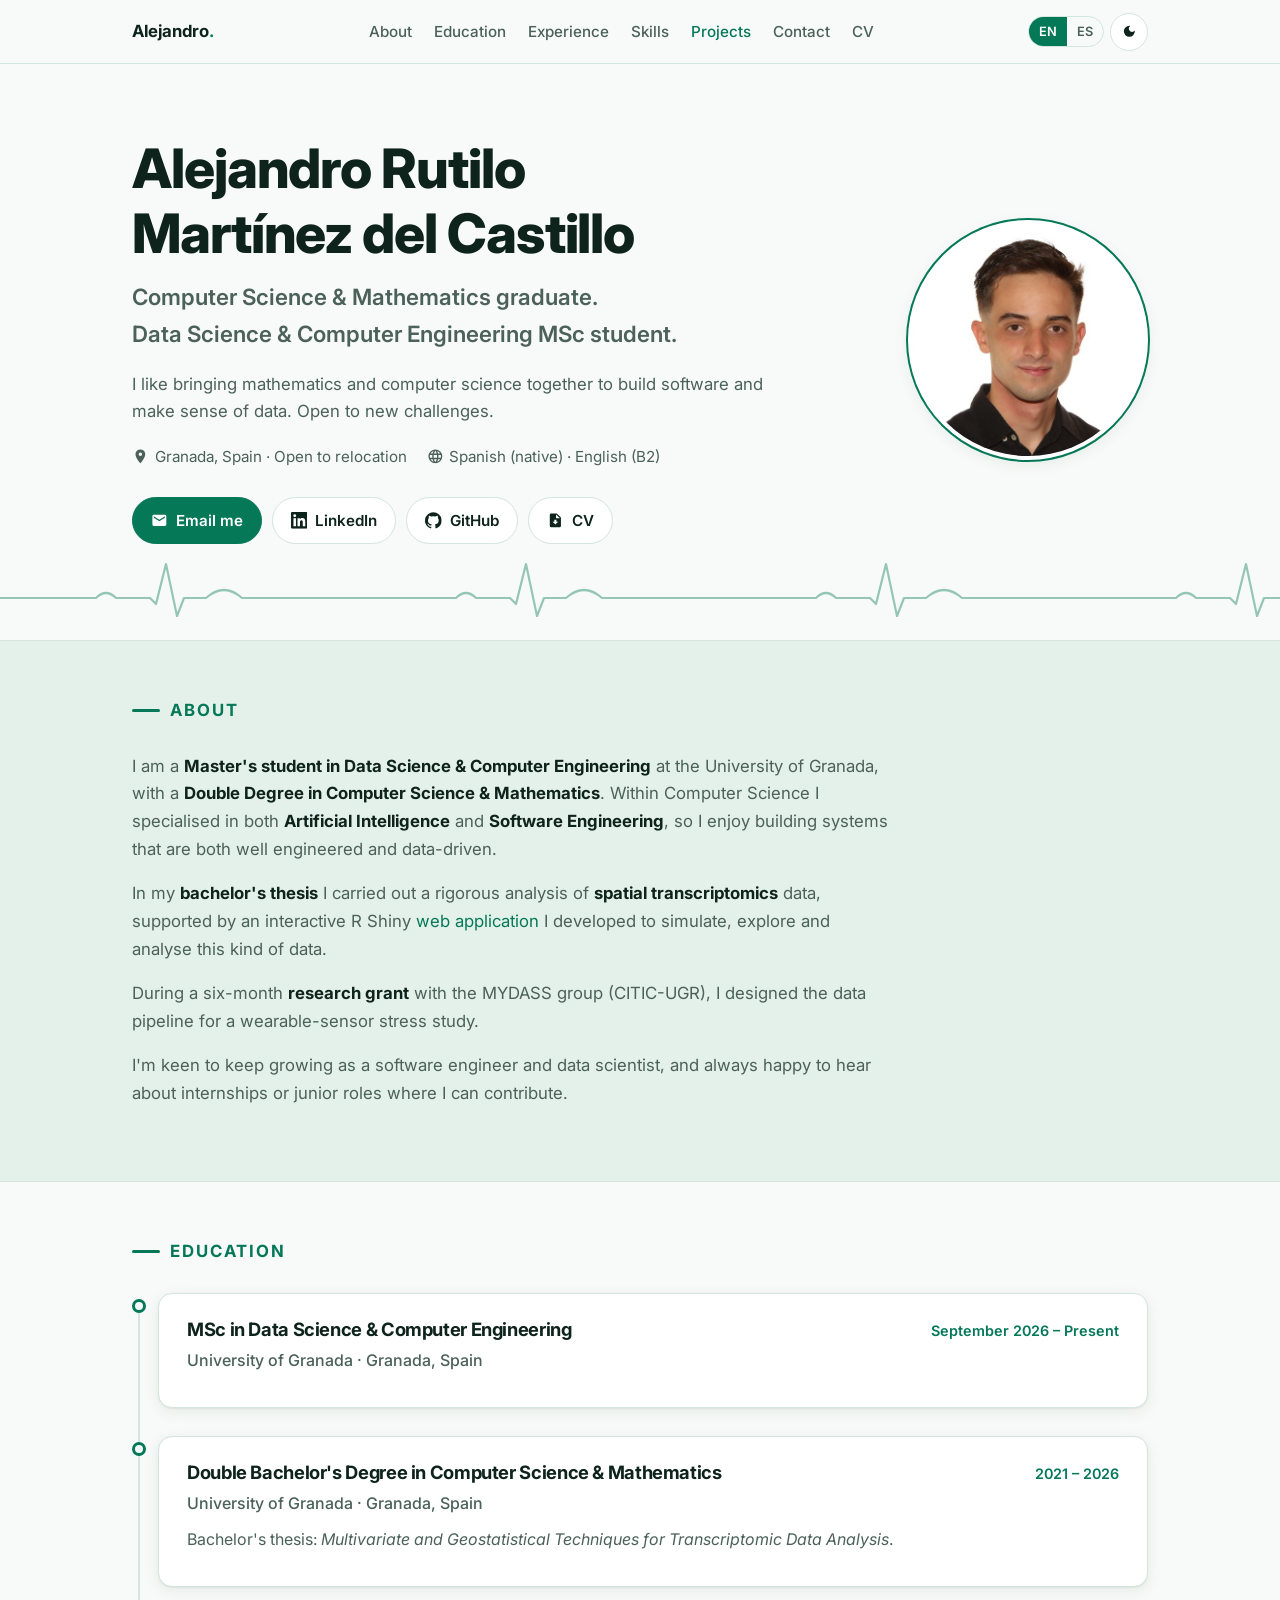
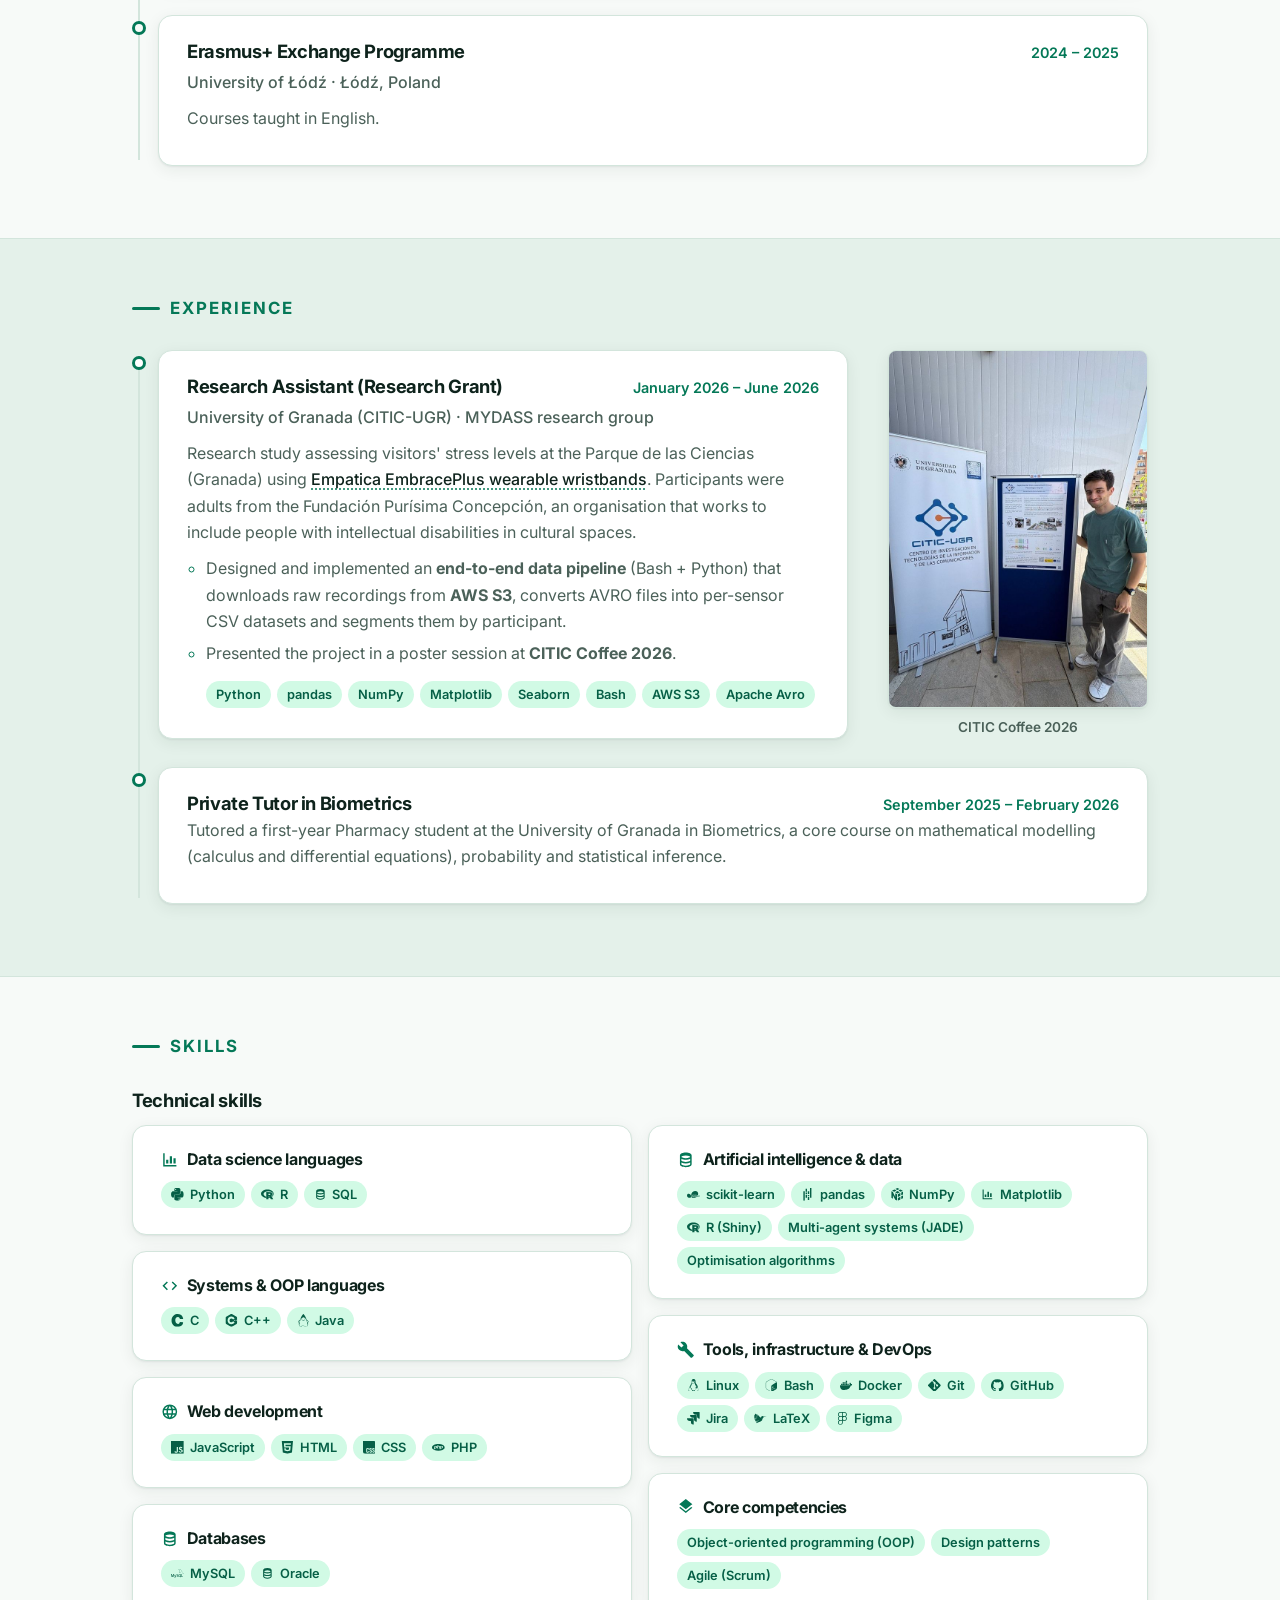
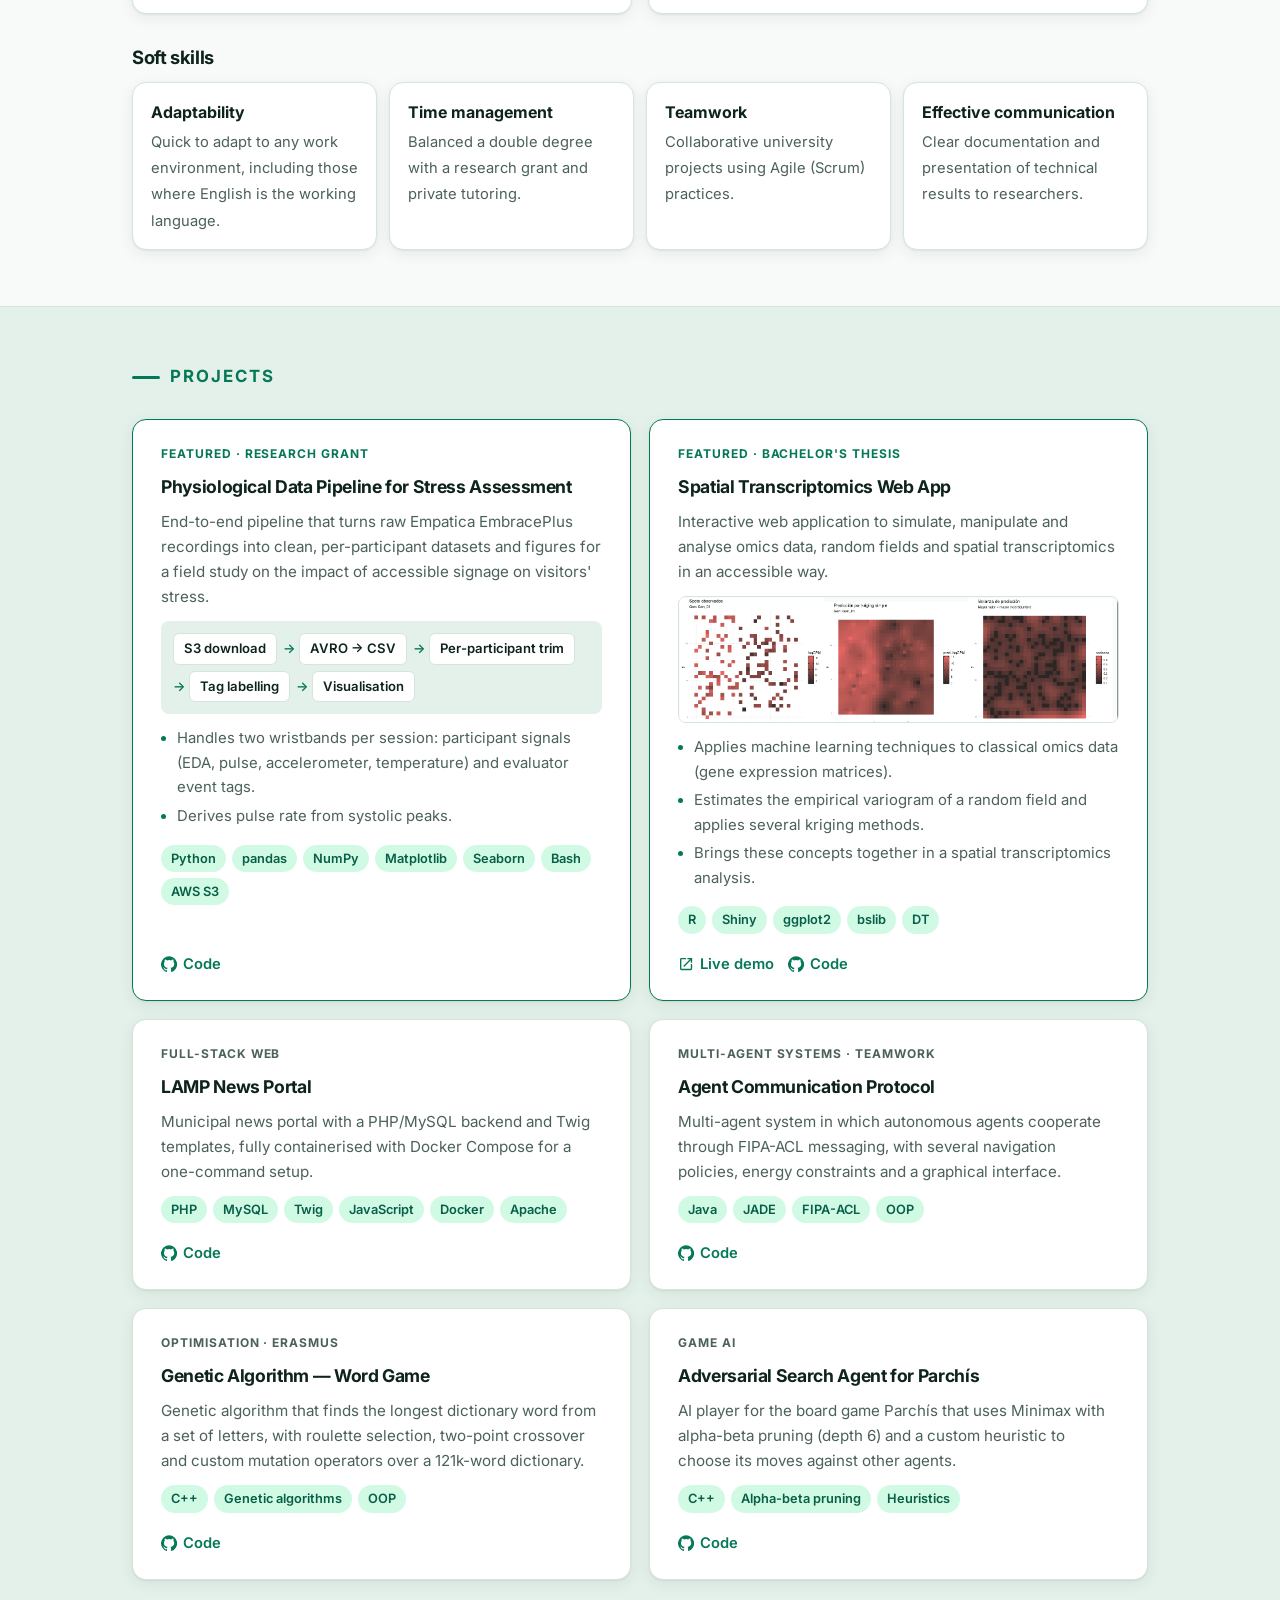
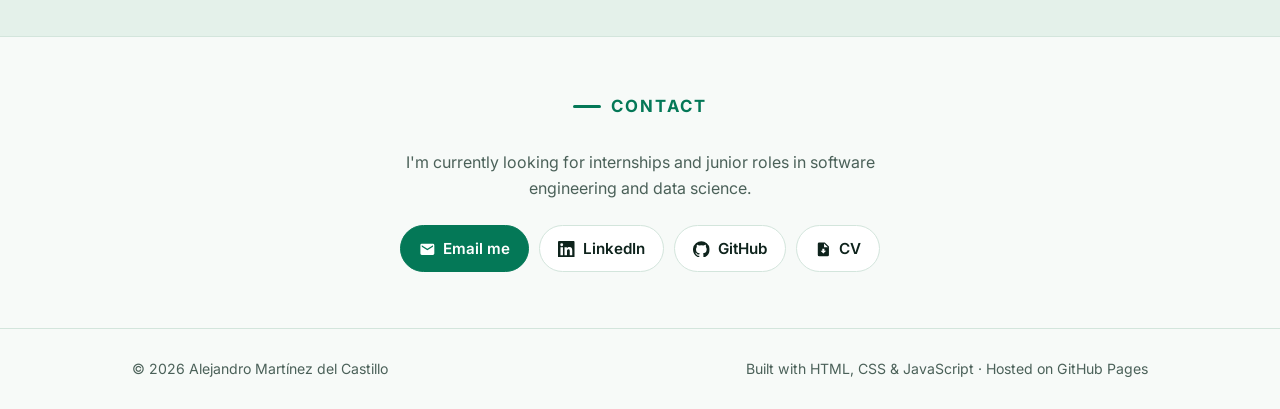
==== commit 584a5bd2: "Update CV" ====
--- a/index.html
+++ b/index.html
@@ -289,7 +289,6 @@
                 <li class="tag"><svg class="icon" aria-hidden="true"><use href="#i-c"/></svg>C</li>
                 <li class="tag"><svg class="icon" aria-hidden="true"><use href="#i-cplusplus"/></svg>C++</li>
                 <li class="tag"><svg class="icon" aria-hidden="true"><use href="#i-openjdk"/></svg>Java</li>
-                <li class="tag"><svg class="icon" aria-hidden="true"><use href="#i-ruby"/></svg>Ruby</li>
 
               </ul>
             </div>
